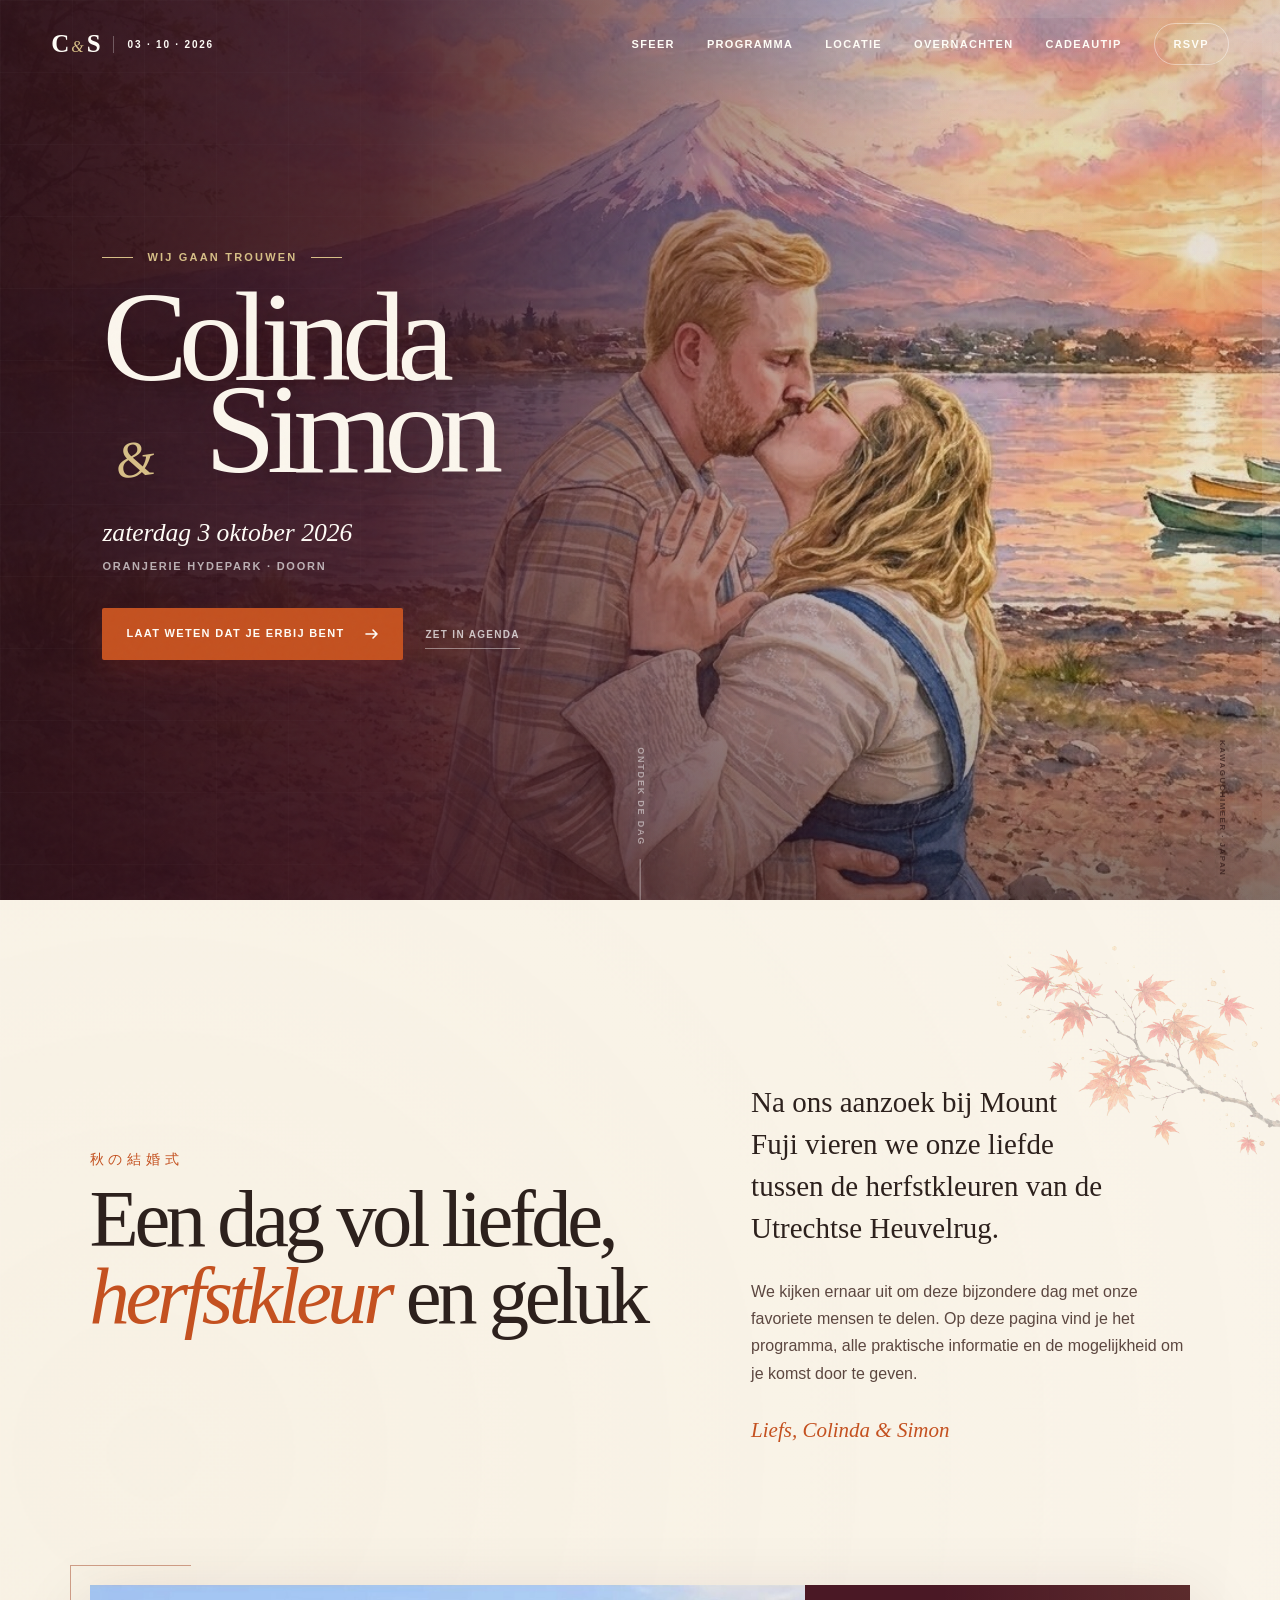
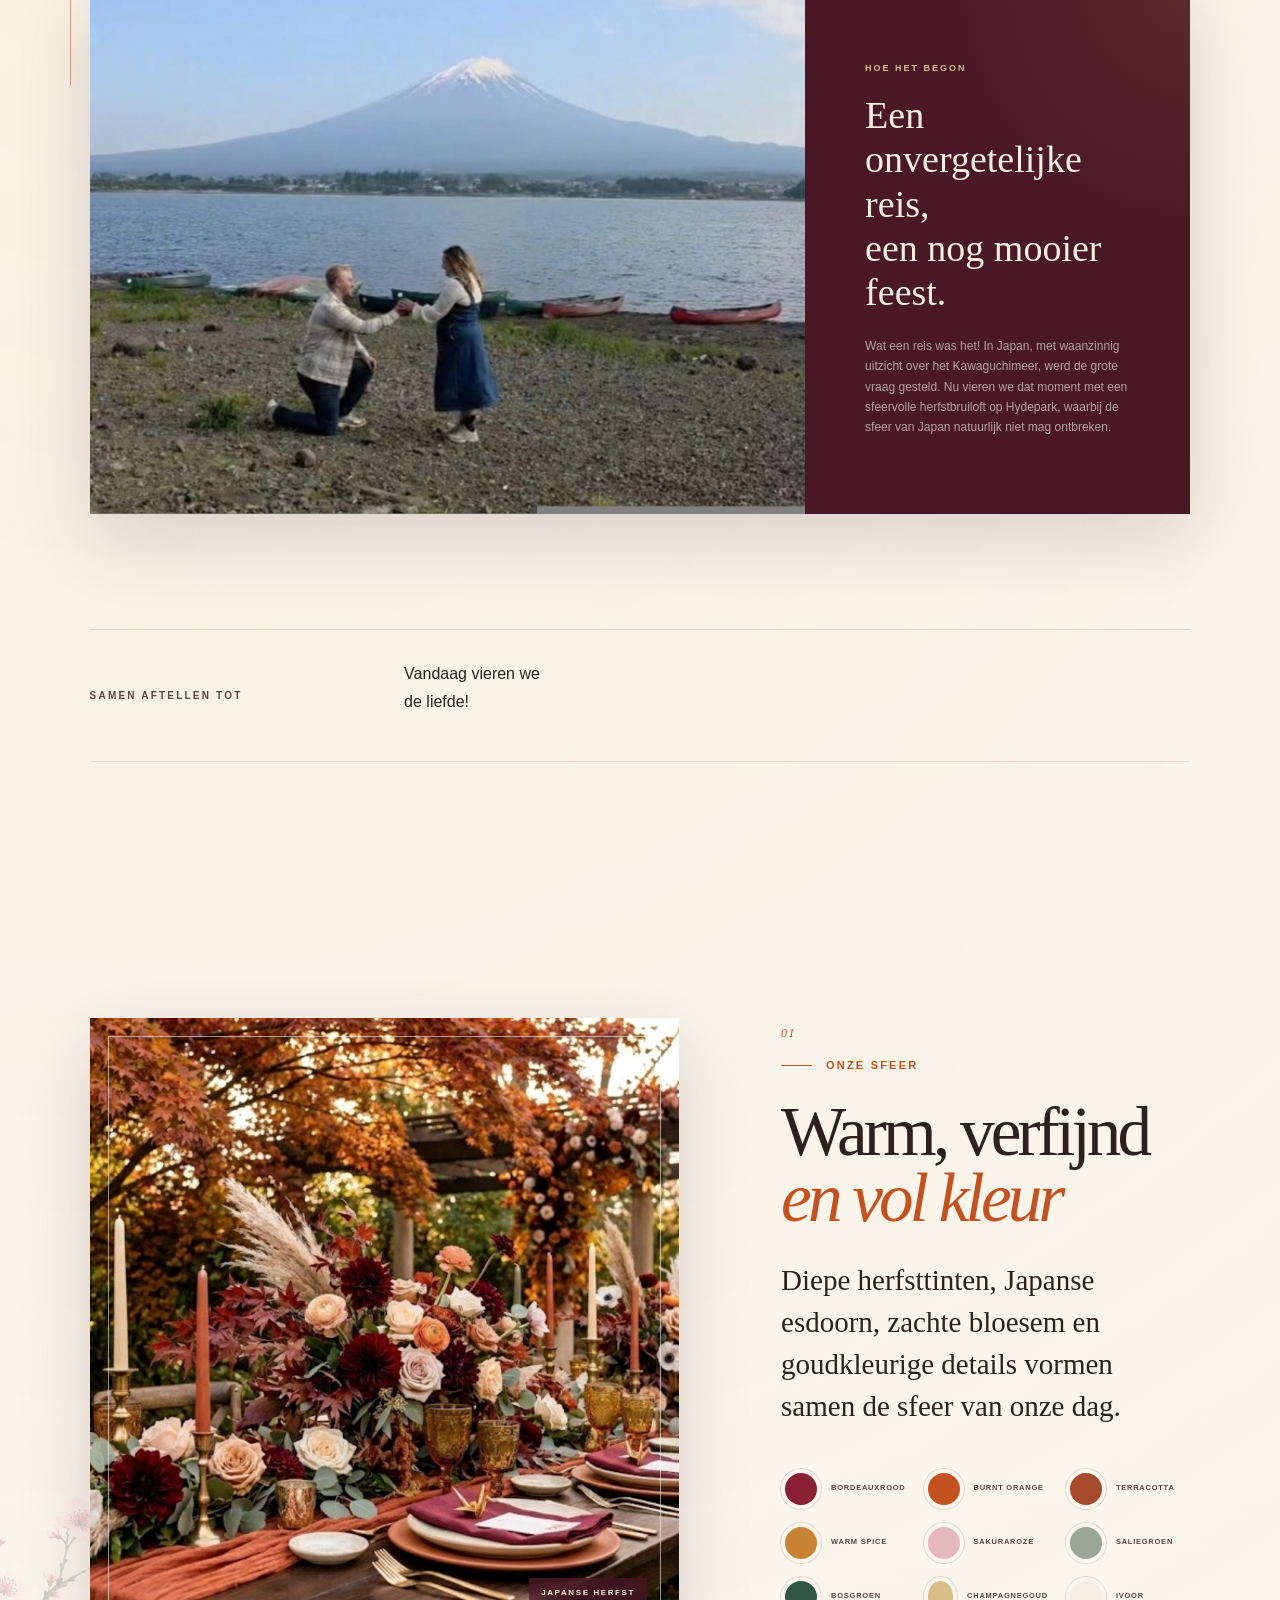
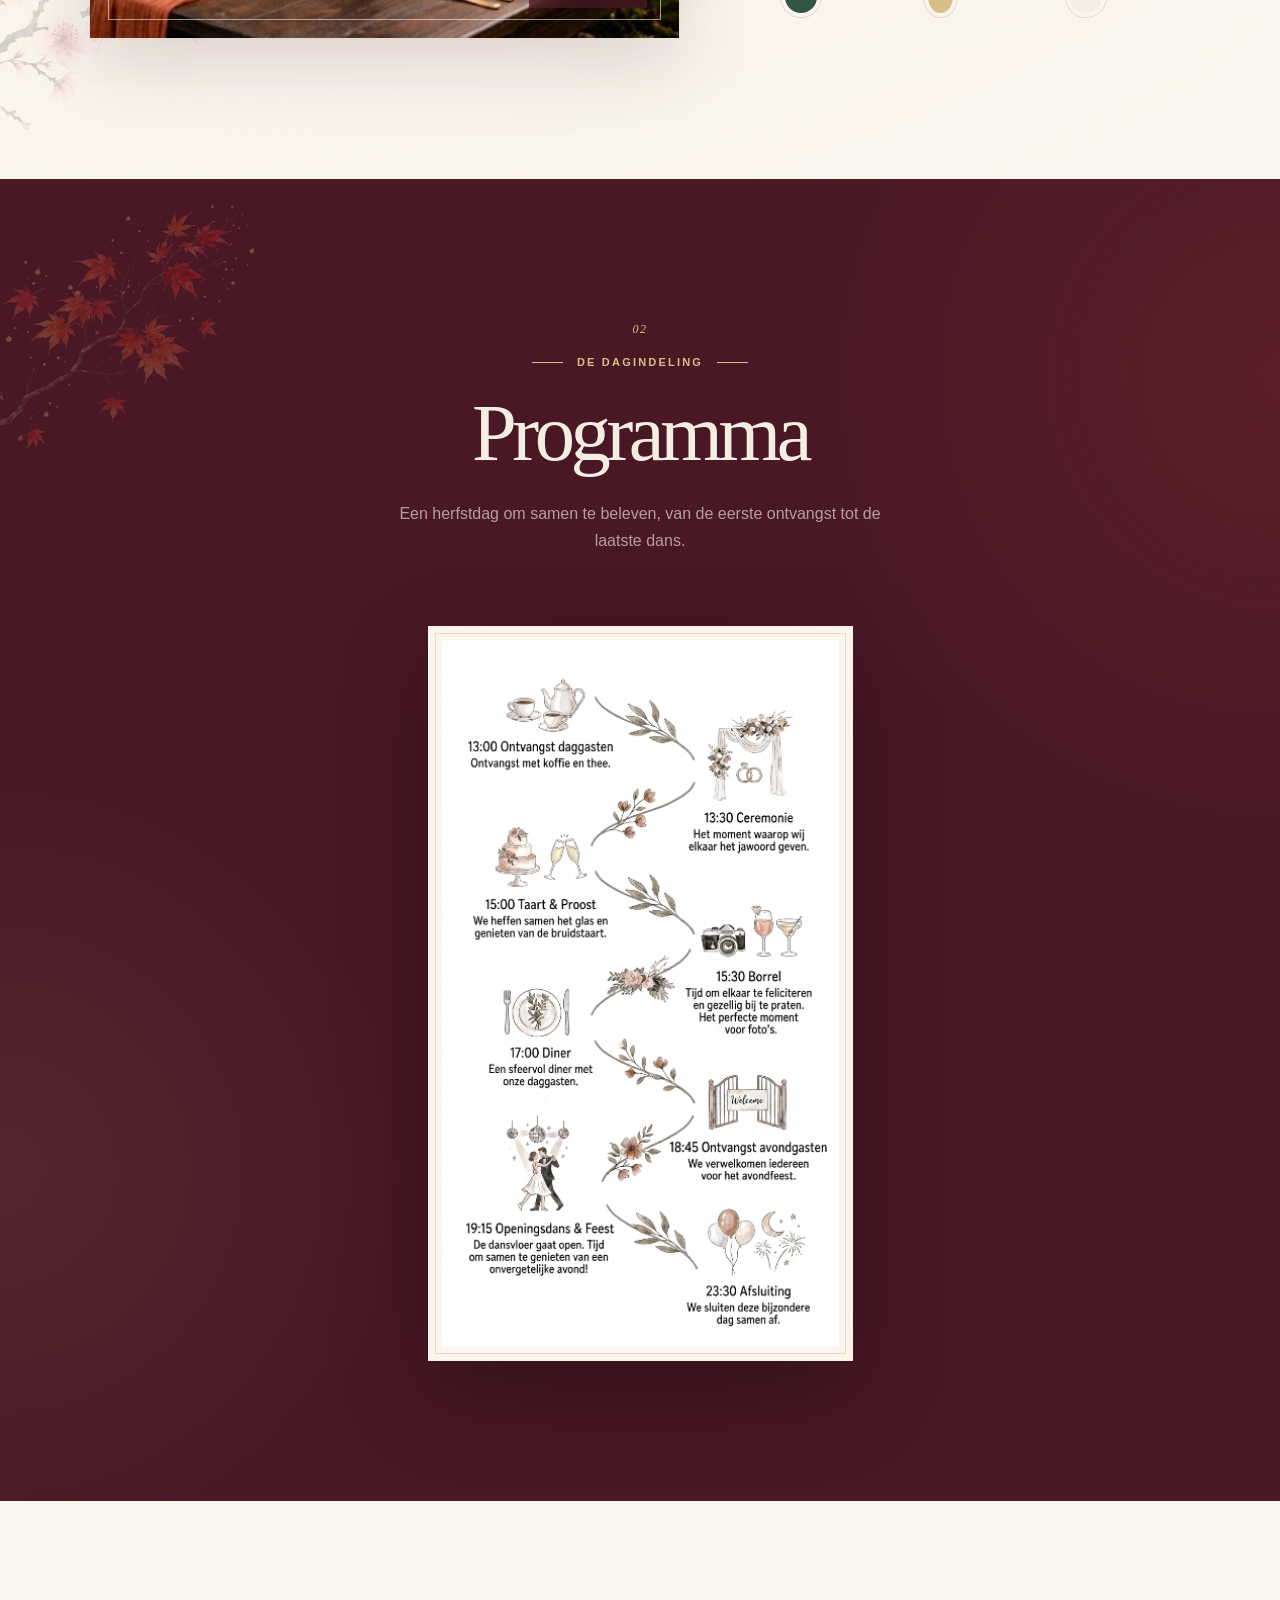
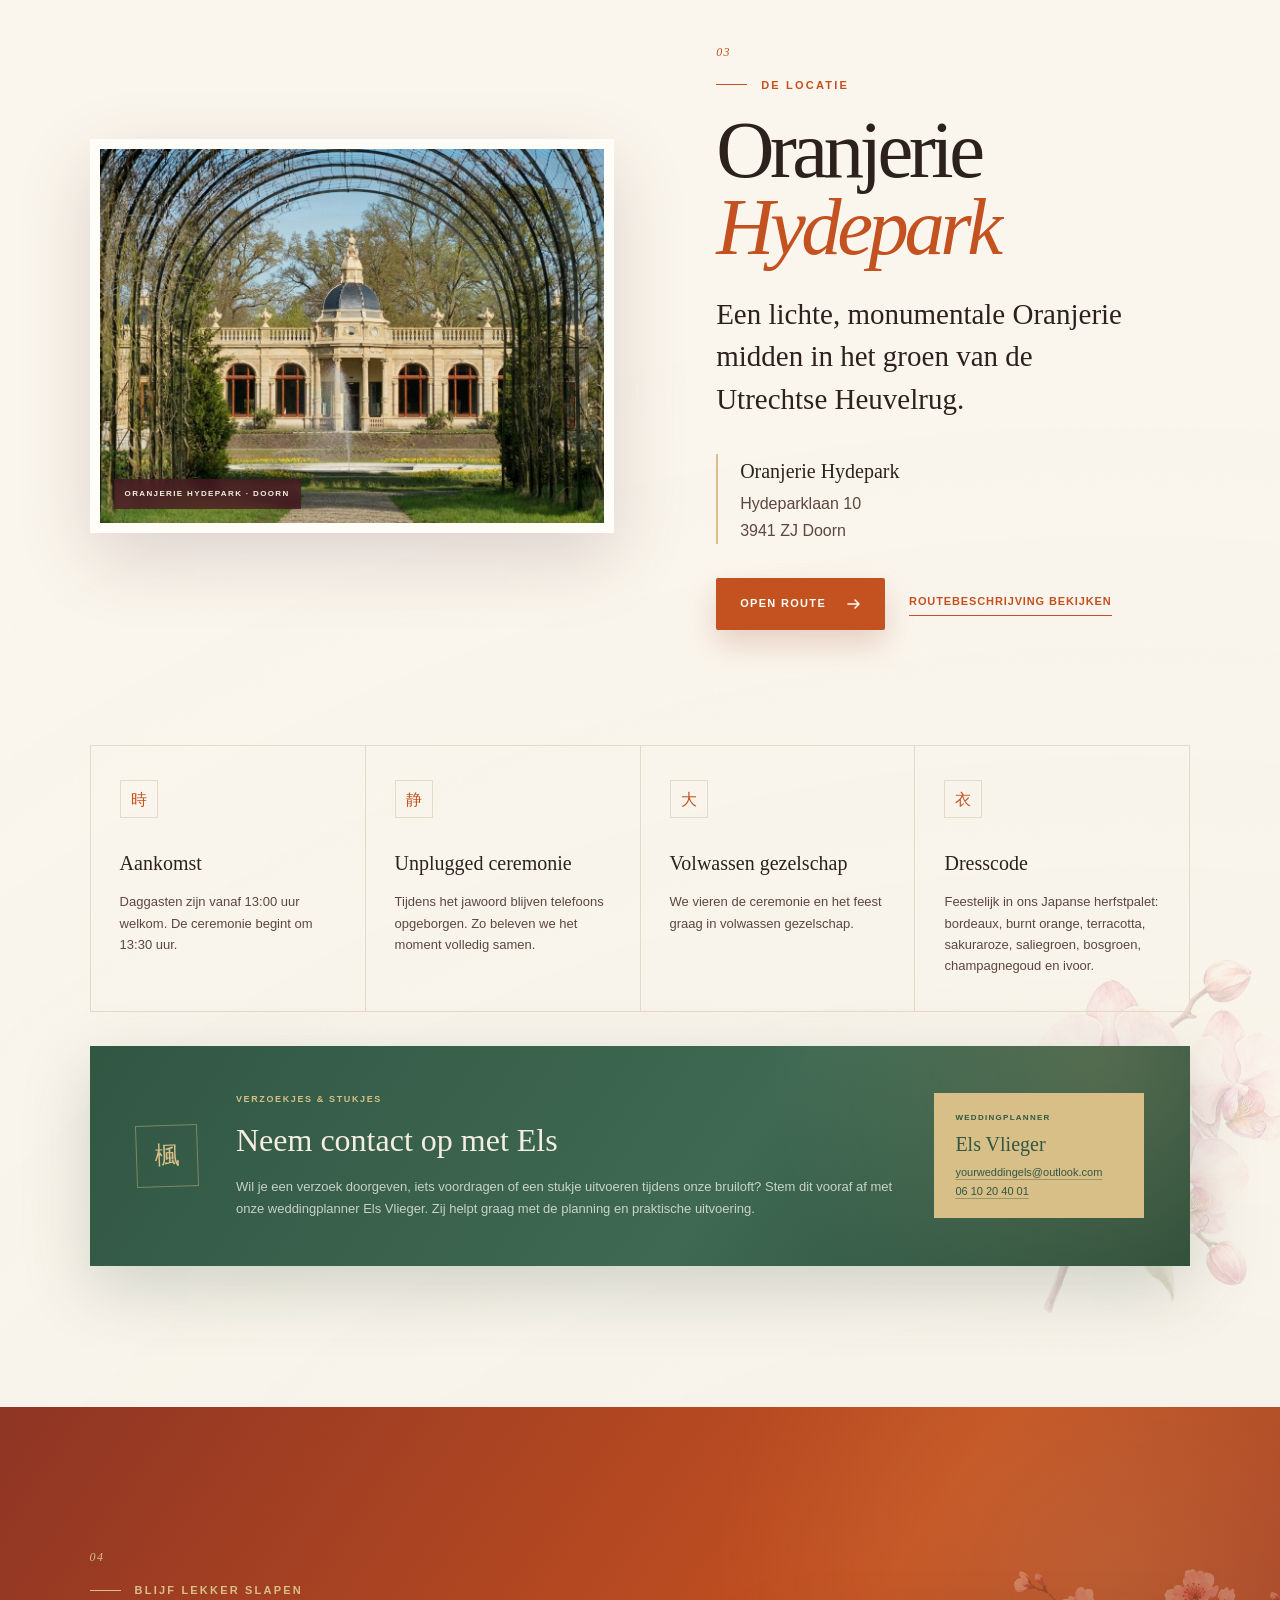
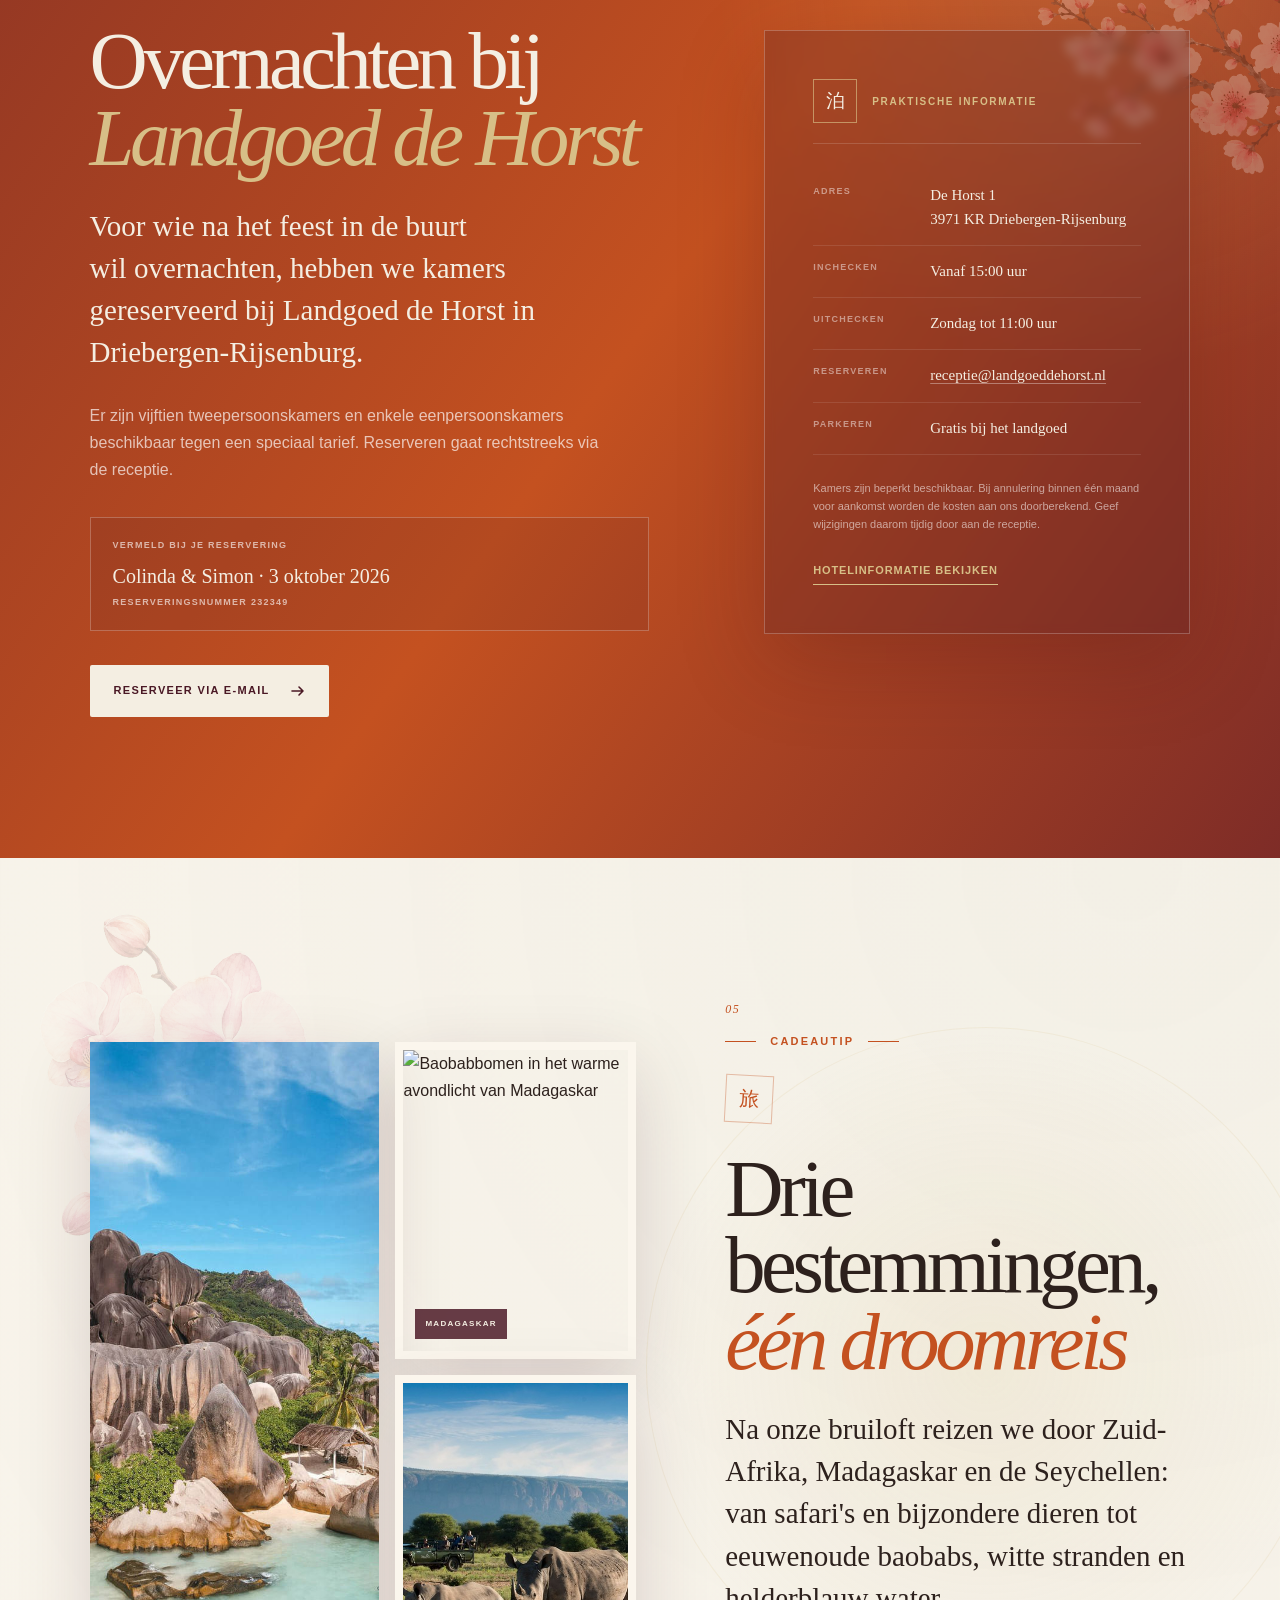
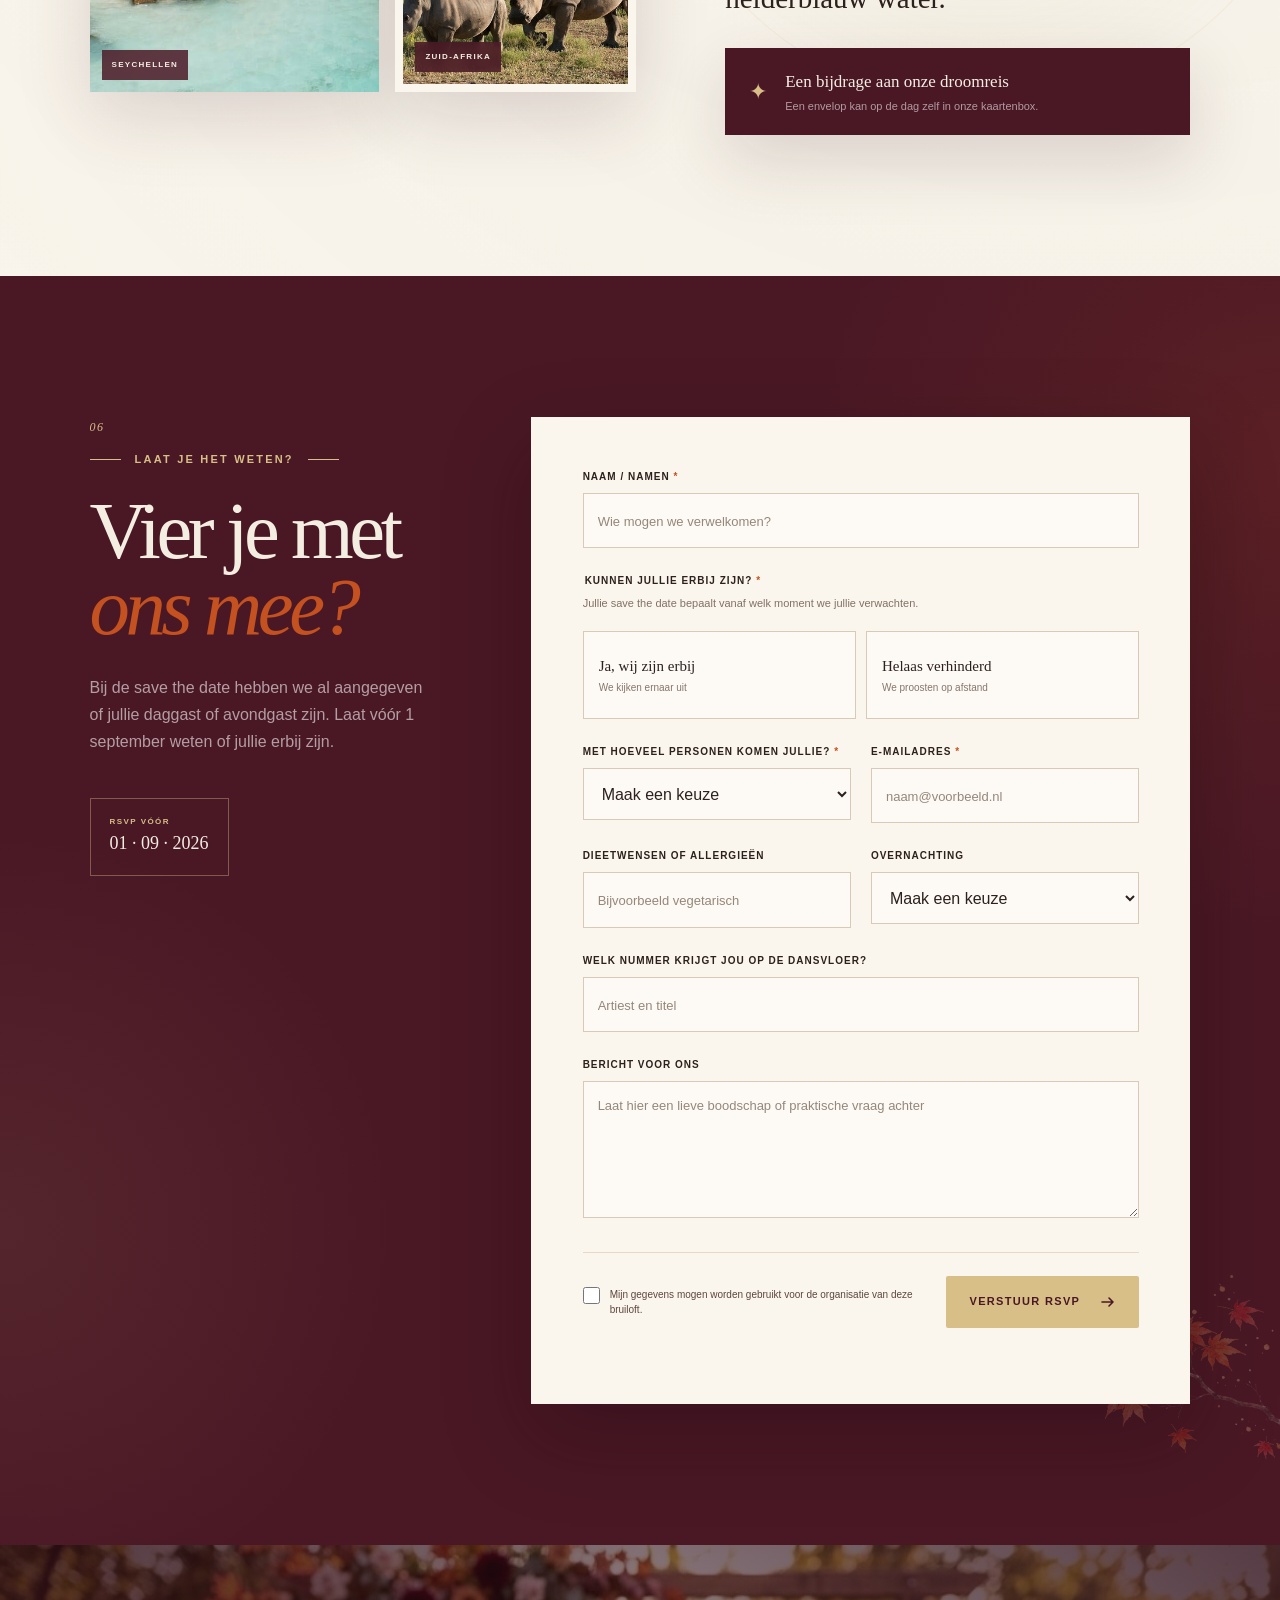
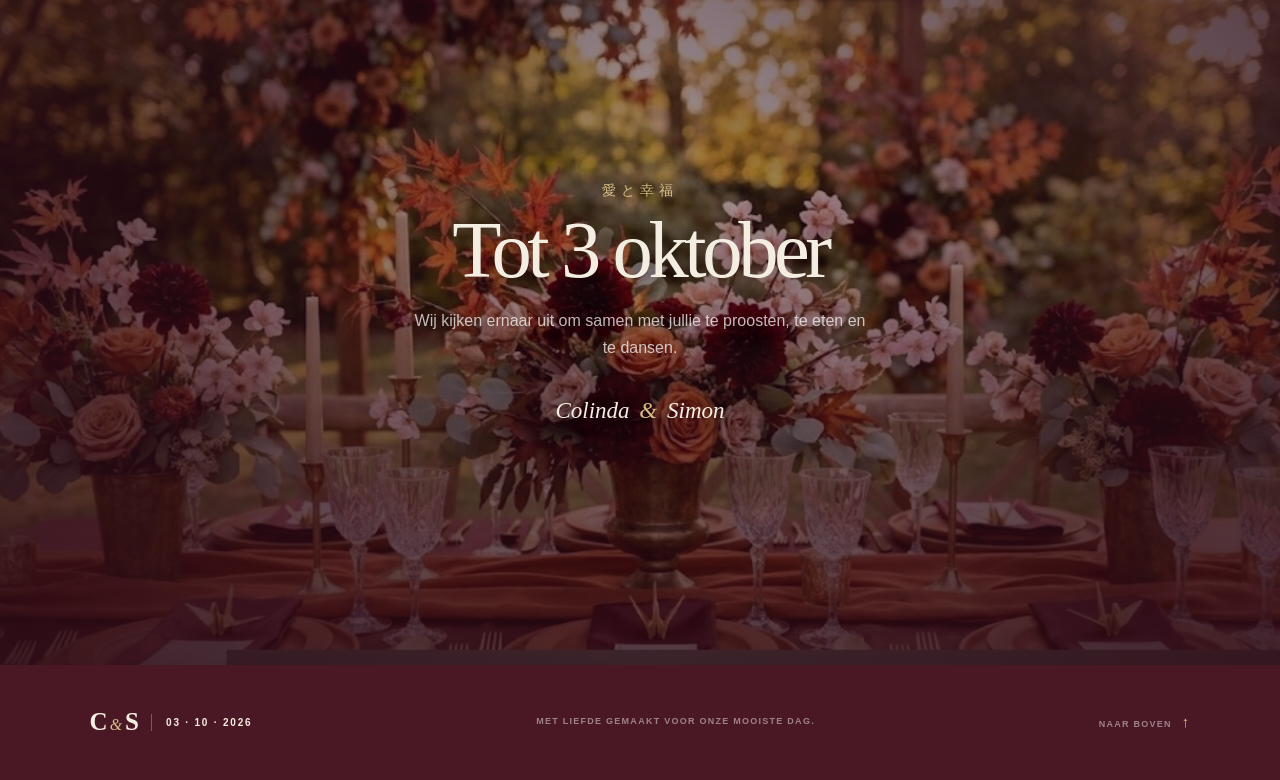
==== index.html @ 5f98f12c "Initial commit via Netlify [skip ci]" ====
<!DOCTYPE html>
<html lang="nl" data-rsvp-provider="preview">
  <head>
    <meta charset="UTF-8">
    <meta name="viewport" content="width=device-width, initial-scale=1.0">
    <meta name="theme-color" content="#4a1825">
    <meta
      name="description"
      content="Alle informatie over de bruiloft van Colinda en Simon op 3 oktober 2026 bij Oranjerie Hydepark in Doorn."
    >
    <meta property="og:title" content="Colinda &amp; Simon | 3 oktober 2026">
    <meta
      property="og:description"
      content="Vier onze Japanse herfstbruiloft met ons mee bij Oranjerie Hydepark."
    >
    <meta property="og:type" content="website">
    <meta property="og:image" content="assets/photos/proposal-watercolor.jpg">
    <meta name="twitter:card" content="summary_large_image">
    <title>Colinda &amp; Simon | 3 oktober 2026</title>
    <link rel="icon" href="favicon.svg" type="image/svg+xml">
    <link rel="preload" as="image" href="assets/photos/proposal-watercolor.jpg" fetchpriority="high">
    <script>document.documentElement.classList.add("js");</script>
    <link rel="stylesheet" href="styles.css">

    <script type="application/ld+json">
      {
        "@context": "https://schema.org",
        "@type": "WeddingEvent",
        "name": "De bruiloft van Colinda & Simon",
        "startDate": "2026-10-03T13:00:00+02:00",
        "endDate": "2026-10-03T23:30:00+02:00",
        "eventStatus": "https://schema.org/EventScheduled",
        "eventAttendanceMode": "https://schema.org/OfflineEventAttendanceMode",
        "location": {
          "@type": "Place",
          "name": "Oranjerie Hydepark",
          "address": {
            "@type": "PostalAddress",
            "streetAddress": "Hydeparklaan 10",
            "postalCode": "3941 ZJ",
            "addressLocality": "Doorn",
            "addressCountry": "NL"
          }
        }
      }
    </script>
  </head>

  <body>
    <a class="skip-link" href="#main-content">Ga naar de inhoud</a>

    <header class="site-header" id="top">
      <a class="brand" href="#top" aria-label="Colinda en Simon, terug naar boven">
        <span class="brand-mark" aria-hidden="true">C<span>&amp;</span>S</span>
        <span class="brand-date">03 · 10 · 2026</span>
      </a>

      <button
        class="menu-toggle"
        type="button"
        aria-expanded="false"
        aria-controls="primary-navigation"
        aria-label="Menu openen"
      >
        <span></span><span></span><span></span>
      </button>

      <nav class="primary-navigation" id="primary-navigation" aria-label="Hoofdnavigatie">
        <a href="#sfeer">Sfeer</a>
        <a href="#programma">Programma</a>
        <a href="#locatie">Locatie</a>
        <a href="#overnachten">Overnachten</a>
        <a href="#cadeautip">Cadeautip</a>
        <a class="nav-rsvp" href="#rsvp">RSVP</a>
      </nav>
    </header>

    <main id="main-content">
      <section class="hero" aria-labelledby="hero-title">
        <div class="hero-wash" aria-hidden="true"></div>
        <div class="hero-copy reveal">
          <p class="eyebrow"><span></span> Wij gaan trouwen <span></span></p>
          <h1 id="hero-title">
            <span>Colinda</span>
            <b>&amp;</b>
            <span>Simon</span>
          </h1>
          <p class="hero-date">zaterdag 3 oktober 2026</p>
          <p class="hero-location">Oranjerie Hydepark · Doorn</p>
          <div class="hero-actions">
            <a class="button button-primary" href="#rsvp">
              Laat weten dat je erbij bent
              <svg viewBox="0 0 20 20" aria-hidden="true">
                <path d="M4 10h11M11 6l4 4-4 4" />
              </svg>
            </a>
            <a class="hero-calendar" href="colinda-simon-3-oktober-2026.ics" download>Zet in agenda</a>
          </div>
        </div>

        <div class="hero-photo">
          <img
            src="assets/photos/proposal-watercolor.jpg"
            width="1376"
            height="768"
            alt="Colinda en Simon kussen aan het Kawaguchimeer met Mount Fuji op de achtergrond"
            fetchpriority="high"
            decoding="async"
          >
          <span class="hero-photo-caption">Kawaguchimeer · Japan</span>
        </div>

        <a class="scroll-cue" href="#welkom" aria-label="Scroll naar beneden">
          <span>Ontdek de dag</span>
          <i></i>
        </a>
      </section>

      <section class="welcome section" id="welkom">
        <div class="maple-print maple-print-maple maple-print-welcome" aria-hidden="true"></div>
        <div class="welcome-grid">
          <div class="welcome-heading reveal">
            <p class="jp-detail" aria-hidden="true">秋の結婚式</p>
            <h2>Een dag vol liefde,<br><em>herfstkleur</em> en geluk</h2>
          </div>
          <div class="welcome-copy reveal">
            <p class="lead">
              Na ons aanzoek bij Mount Fuji vieren we onze liefde tussen de herfstkleuren van de Utrechtse Heuvelrug.
            </p>
            <p>
              We kijken ernaar uit om deze bijzondere dag met onze favoriete mensen te delen. Op deze pagina vind je het programma, alle praktische informatie en de mogelijkheid om je komst door te geven.
            </p>
            <p class="signature">Liefs, Colinda &amp; Simon</p>
          </div>
        </div>

        <figure class="proposal-memory reveal">
          <div class="proposal-memory-photo">
            <img
              src="assets/photos/proposal-original.jpg"
              width="1536"
              height="1137"
              alt="Het echte aanzoek van Simon aan Colinda bij Mount Fuji"
              loading="lazy"
              decoding="async"
            >
          </div>
          <figcaption>
            <span>Hoe het begon</span>
            <strong>Een onvergetelijke reis,<br>een nog mooier feest.</strong>
            <p>Wat een reis was het! In Japan, met waanzinnig uitzicht over het Kawaguchimeer, werd de grote vraag gesteld. Nu vieren we dat moment met een sfeervolle herfstbruiloft op Hydepark, waarbij de sfeer van Japan natuurlijk niet mag ontbreken.</p>
          </figcaption>
        </figure>

        <div class="countdown-wrap reveal" role="group" aria-label="Aftellen tot de bruiloft">
          <p class="countdown-label">Samen aftellen tot</p>
          <div class="countdown" id="countdown" aria-live="polite">
            <div><strong id="days">00</strong><span>dagen</span></div>
            <i></i>
            <div><strong id="hours">00</strong><span>uur</span></div>
            <i></i>
            <div><strong id="minutes">00</strong><span>minuten</span></div>
            <i></i>
            <div><strong id="seconds">00</strong><span>seconden</span></div>
          </div>
        </div>
      </section>

      <section class="mood section" id="sfeer" aria-labelledby="mood-title">
        <div class="maple-print maple-print-sakura maple-print-mood" aria-hidden="true"></div>
        <div class="mood-photo reveal">
          <img
            src="assets/photos/autumn-table-long.jpg"
            width="1536"
            height="858"
            alt="Tafeldecoratie in bordeaux, burnt orange, terracotta, sakuraroze, groen en champagnegoud"
            loading="lazy"
            decoding="async"
          >
          <span class="photo-label">Japanse herfst</span>
        </div>

        <div class="mood-copy reveal">
          <p class="section-number">01</p>
          <p class="eyebrow"><span></span> Onze sfeer</p>
          <h2 id="mood-title">Warm, verfijnd<br><em>en vol kleur</em></h2>
          <p class="lead">
            Diepe herfsttinten, Japanse esdoorn, zachte bloesem en goudkleurige details vormen samen de sfeer van onze dag.
          </p>

          <ul class="palette" aria-label="Kleurenpalet van de bruiloft">
            <li><i class="swatch swatch-bordeaux"></i><span>Bordeauxrood</span></li>
            <li><i class="swatch swatch-burnt-orange"></i><span>Burnt orange</span></li>
            <li><i class="swatch swatch-terracotta"></i><span>Terracotta</span></li>
            <li><i class="swatch swatch-spice"></i><span>Warm spice</span></li>
            <li><i class="swatch swatch-sakura"></i><span>Sakuraroze</span></li>
            <li><i class="swatch swatch-sage"></i><span>Saliegroen</span></li>
            <li><i class="swatch swatch-forest"></i><span>Bosgroen</span></li>
            <li><i class="swatch swatch-gold"></i><span>Champagnegoud</span></li>
            <li><i class="swatch swatch-ivory"></i><span>Ivoor</span></li>
          </ul>
        </div>
      </section>

      <section class="program section section-dark" id="programma" aria-labelledby="program-title">
        <div class="maple-print maple-print-maple maple-print-program maple-print-on-dark" aria-hidden="true"></div>
        <div class="section-heading centered reveal">
          <p class="section-number">02</p>
          <p class="eyebrow light"><span></span> De dagindeling <span></span></p>
          <h2 id="program-title">Programma</h2>
          <p>Een herfstdag om samen te beleven, van de eerste ontvangst tot de laatste dans.</p>
        </div>

        <figure class="program-poster reveal">
          <img
            src="assets/photos/dagplanning-colinda-simon.png"
            width="393"
            height="699"
            alt="Geïllustreerde dagplanning van de bruiloft van Colinda en Simon"
            loading="lazy"
            decoding="async"
          >
        </figure>

        <ol class="timeline visually-hidden" aria-label="Dagplanning in tekst">
          <li class="timeline-item reveal">
            <time datetime="2026-10-03T13:00">13:00</time>
            <div class="timeline-marker"><span aria-hidden="true">門</span></div>
            <div class="timeline-card">
              <p class="timeline-meta">Welkom</p>
              <h3>Inloop daggasten</h3>
              <p>Ontvangst met koffie en thee.</p>
            </div>
          </li>
          <li class="timeline-item reveal">
            <time datetime="2026-10-03T13:30">13:30</time>
            <div class="timeline-marker"><span aria-hidden="true">誓</span></div>
            <div class="timeline-card">
              <p class="timeline-meta">Het jawoord</p>
              <h3>Ceremonie</h3>
              <p>Het moment waarop wij elkaar het jawoord geven.</p>
            </div>
          </li>
          <li class="timeline-item reveal">
            <time datetime="2026-10-03T15:00">15:00</time>
            <div class="timeline-marker"><span aria-hidden="true">乾</span></div>
            <div class="timeline-card">
              <p class="timeline-meta">Samen proosten</p>
              <h3>Taart &amp; Proost</h3>
              <p>We heffen samen het glas en genieten van de bruidstaart.</p>
            </div>
          </li>
          <li class="timeline-item reveal">
            <time datetime="2026-10-03T15:30">15:30</time>
            <div class="timeline-marker"><span aria-hidden="true">写</span></div>
            <div class="timeline-card">
              <p class="timeline-meta">Samen</p>
              <h3>Borrel</h3>
              <p>Tijd om elkaar te feliciteren en gezellig bij te praten. Tevens ook het perfecte moment voor foto’s.</p>
            </div>
          </li>
          <li class="timeline-item reveal">
            <time datetime="2026-10-03T17:00">17:00</time>
            <div class="timeline-marker"><span aria-hidden="true">食</span></div>
            <div class="timeline-card">
              <p class="timeline-meta">Aan tafel</p>
              <h3>Diner</h3>
              <p>Een sfeervol diner met onze daggasten.</p>
            </div>
          </li>
          <li class="timeline-item reveal">
            <time datetime="2026-10-03T18:45">18:45</time>
            <div class="timeline-marker"><span aria-hidden="true">迎</span></div>
            <div class="timeline-card">
              <p class="timeline-meta">Avond</p>
              <h3>Ontvangst avondgasten</h3>
              <p>We verwelkomen iedereen voor het avondfeest.</p>
            </div>
          </li>
          <li class="timeline-item reveal">
            <time datetime="2026-10-03T19:15">19:15</time>
            <div class="timeline-marker"><span aria-hidden="true">舞</span></div>
            <div class="timeline-card">
              <p class="timeline-meta">Dansen</p>
              <h3>Openingsdans &amp; Feest</h3>
              <p>De dansvloer gaat open. Tijd om samen te genieten van een onvergetelijke avond!</p>
            </div>
          </li>
          <li class="timeline-item reveal">
            <time datetime="2026-10-03T23:30">23:30</time>
            <div class="timeline-marker"><span aria-hidden="true">月</span></div>
            <div class="timeline-card">
              <p class="timeline-meta">Tot ziens</p>
              <h3>Afsluiting</h3>
              <p>We sluiten deze bijzondere dag samen af.</p>
            </div>
          </li>
        </ol>
      </section>

      <section class="location section" id="locatie" aria-labelledby="location-title">
        <div class="maple-print maple-print-orchid maple-print-location" aria-hidden="true"></div>
        <div class="location-grid">
          <figure class="venue-collage reveal">
            <img class="venue-feature-photo" src="assets/photos/venue-arched-approach.jpg" width="1280" height="764" alt="De Oranjerie aan het einde van een begroeide boogentunnel" loading="lazy" decoding="async">
            <figcaption class="venue-caption">Oranjerie Hydepark · Doorn</figcaption>
          </figure>

          <div class="location-copy reveal">
            <p class="section-number">03</p>
            <p class="eyebrow"><span></span> De locatie</p>
            <h2 id="location-title">Oranjerie<br><em>Hydepark</em></h2>
            <p class="lead">
              Een lichte, monumentale Oranjerie midden in het groen van de Utrechtse Heuvelrug.
            </p>

            <address>
              <strong>Oranjerie Hydepark</strong>
              <span>Hydeparklaan 10</span>
              <span>3941 ZJ Doorn</span>
            </address>

            <div class="location-actions">
              <a
                class="button button-primary"
                href="https://www.google.com/maps/search/?api=1&amp;query=Oranjerie+Hydepark+Hydeparklaan+10+Doorn"
                target="_blank"
                rel="noopener noreferrer"
              >
                Open route
                <svg viewBox="0 0 20 20" aria-hidden="true"><path d="M4 10h11M11 6l4 4-4 4" /></svg>
              </a>
              <a class="text-link" href="https://oranjeriehydepark.nl/contact/routebeschrijving.html" target="_blank" rel="noopener noreferrer">
                Routebeschrijving bekijken
              </a>
            </div>
          </div>
        </div>

        <div class="practical-grid">
          <article class="practical-card reveal">
            <span class="card-icon" aria-hidden="true">時</span>
            <h3>Aankomst</h3>
            <p>Dag­gasten zijn vanaf 13:00 uur welkom. De ceremonie begint om 13:30 uur.</p>
          </article>
          <article class="practical-card reveal">
            <span class="card-icon" aria-hidden="true">静</span>
            <h3>Unplugged ceremonie</h3>
            <p>Tijdens het jawoord blijven telefoons opgeborgen. Zo beleven we het moment volledig samen.</p>
          </article>
          <article class="practical-card reveal">
            <span class="card-icon" aria-hidden="true">大</span>
            <h3>Volwassen gezelschap</h3>
            <p>We vieren de ceremonie en het feest graag in volwassen gezelschap.</p>
          </article>
          <article class="practical-card reveal">
            <span class="card-icon" aria-hidden="true">衣</span>
            <h3>Dresscode</h3>
            <p>Feestelijk in ons Japanse herfstpalet: bordeaux, burnt orange, terracotta, sakuraroze, saliegroen, bosgroen, champagnegoud en ivoor.</p>
          </article>
        </div>

        <aside class="planner-note reveal" aria-labelledby="planner-title">
          <span class="planner-symbol" aria-hidden="true">楓</span>
          <div class="planner-copy">
            <p class="planner-label">Verzoekjes &amp; stukjes</p>
            <h3 id="planner-title">Neem contact op met Els</h3>
            <p>Wil je een verzoek doorgeven, iets voordragen of een stukje uitvoeren tijdens onze bruiloft? Stem dit vooraf af met onze weddingplanner Els Vlieger. Zij helpt graag met de planning en praktische uitvoering.</p>
          </div>
          <div class="planner-contact">
            <span>Weddingplanner</span>
            <strong>Els Vlieger</strong>
            <a href="mailto:yourweddingels@outlook.com?subject=Verzoek%20of%20stukje%20voor%20de%20bruiloft%20van%20Colinda%20%26%20Simon">yourweddingels@outlook.com</a>
            <a href="tel:+31610204001">06&nbsp;10&nbsp;20&nbsp;40&nbsp;01</a>
          </div>
        </aside>
      </section>

      <section class="stay section section-rust" id="overnachten" aria-labelledby="stay-title">
        <div class="maple-print maple-print-sakura maple-print-stay maple-print-on-dark" aria-hidden="true"></div>
        <div class="stay-inner">
          <div class="stay-copy reveal">
            <p class="section-number">04</p>
            <p class="eyebrow light"><span></span> Blijf lekker slapen</p>
            <h2 id="stay-title">Overnachten bij<br><em>Landgoed de Horst</em></h2>
            <p class="lead">
              Voor wie na het feest in de buurt wil overnachten, hebben we kamers gereserveerd bij Landgoed de Horst in Driebergen-Rijsenburg.
            </p>
            <p>
              Er zijn vijftien tweepersoonskamers en enkele eenpersoonskamers beschikbaar tegen een speciaal tarief. Reserveren gaat rechtstreeks via de receptie.
            </p>

            <div class="booking-code">
              <span>Vermeld bij je reservering</span>
              <strong>Colinda &amp; Simon · 3 oktober 2026</strong>
              <small>Reserveringsnummer 232349</small>
            </div>

            <a class="button button-cream" href="mailto:receptie@landgoeddehorst.nl?subject=Kamerreservering%20Colinda%20%26%20Simon%20-%203%20oktober%202026&amp;body=Beste%20receptie%2C%0A%0AIk%20wil%20graag%20een%20kamer%20reserveren%20voor%20de%20bruiloft%20van%20Colinda%20%26%20Simon%20op%203%20oktober%202026.%0AReserveringsnummer%3A%20232349.%0A%0AMet%20vriendelijke%20groet%2C%0A">
              Reserveer via e-mail
              <svg viewBox="0 0 20 20" aria-hidden="true"><path d="M4 10h11M11 6l4 4-4 4" /></svg>
            </a>
          </div>

          <div class="stay-card reveal">
            <div class="stay-card-top">
              <span aria-hidden="true">泊</span>
              <p>Praktische informatie</p>
            </div>
            <dl>
              <div>
                <dt>Adres</dt>
                <dd>De Horst 1<br>3971 KR Driebergen-Rijsenburg</dd>
              </div>
              <div>
                <dt>Inchecken</dt>
                <dd>Vanaf 15:00 uur</dd>
              </div>
              <div>
                <dt>Uitchecken</dt>
                <dd>Zondag tot 11:00 uur</dd>
              </div>
              <div>
                <dt>Reserveren</dt>
                <dd><a href="mailto:receptie@landgoeddehorst.nl">receptie@landgoeddehorst.nl</a></dd>
              </div>
              <div>
                <dt>Parkeren</dt>
                <dd>Gratis bij het landgoed</dd>
              </div>
            </dl>
            <p class="stay-note">
              Kamers zijn beperkt beschikbaar. Bij annulering binnen één maand voor aankomst worden de kosten aan ons doorberekend. Geef wijzigingen daarom tijdig door aan de receptie.
            </p>
            <a
              class="text-link light-link"
              href="https://www.landgoeddehorst.nl/hotelinformatie"
              target="_blank"
              rel="noopener noreferrer"
            >Hotelinformatie bekijken</a>
          </div>
        </div>
      </section>

      <section class="gift section" id="cadeautip" aria-labelledby="gift-title">
        <div class="maple-print maple-print-orchid maple-print-gift" aria-hidden="true"></div>
        <div class="gift-sun" aria-hidden="true"></div>
        <div class="gift-layout">
          <div class="gift-visual reveal" role="group" aria-label="Sfeerbeelden van onze geplande huwelijksreis door Zuid-Afrika, Madagaskar en de Seychellen">
            <figure class="gift-photo gift-photo-main">
              <img src="assets/photos/seychelles-granite-coast.png" width="960" height="1080" alt="Granietrotsen, palmen en helderblauw water op de Seychellen" loading="lazy" decoding="async">
              <figcaption class="gift-photo-label">Seychellen</figcaption>
            </figure>
            <figure class="gift-photo gift-photo-madagascar">
              <img src="assets/photos/madagascar-baobabs.png" width="1920" height="1531" alt="Baobabbomen in het warme avondlicht van Madagaskar" loading="lazy" decoding="async">
              <figcaption class="gift-photo-label">Madagaskar</figcaption>
            </figure>
            <figure class="gift-photo gift-photo-south-africa">
              <img src="assets/photos/south-africa-safari.png" width="745" height="515" alt="Neushoorns tijdens een safari in Zuid-Afrika" loading="lazy" decoding="async">
              <figcaption class="gift-photo-label">Zuid-Afrika</figcaption>
            </figure>
          </div>

          <div class="gift-copy reveal">
            <p class="section-number">05</p>
            <p class="eyebrow"><span></span> Cadeautip <span></span></p>
            <span class="gift-symbol" aria-hidden="true">旅</span>
            <h2 id="gift-title">Drie bestemmingen,<br><em>één droomreis</em></h2>
            <p class="lead">
              Na onze bruiloft reizen we door Zuid-Afrika, Madagaskar en de Seychellen: van safari's en bijzondere dieren tot eeuwenoude baobabs, witte stranden en helderblauw water.
            </p>
            <div class="gift-card" role="group" aria-label="Cadeautip voor onze huwelijksreis door Zuid-Afrika, Madagaskar en de Seychellen">
              <span aria-hidden="true">✦</span>
              <div>
                <strong>Een bijdrage aan onze droomreis</strong>
                <small>Een envelop kan op de dag zelf in onze kaartenbox.</small>
              </div>
            </div>
          </div>
        </div>
      </section>

      <section class="rsvp section section-dark" id="rsvp" aria-labelledby="rsvp-title">
        <div class="maple-print maple-print-maple maple-print-rsvp maple-print-on-dark" aria-hidden="true"></div>
        <div class="rsvp-intro reveal">
          <p class="section-number">06</p>
          <p class="eyebrow light"><span></span> Laat je het weten? <span></span></p>
          <h2 id="rsvp-title">Vier je met<br><em>ons mee?</em></h2>
          <p>
            Bij de save the date hebben we al aangegeven of jullie daggast of avondgast zijn. Laat vóór 1 september weten of jullie erbij zijn.
          </p>
          <div class="rsvp-date-badge">
            <span>RSVP vóór</span>
            <strong>01 · 09 · 2026</strong>
          </div>
        </div>

        <div class="rsvp-form-wrap reveal">
          <form
            class="rsvp-form"
            id="rsvp-form"
            name="bruiloft-rsvp"
            method="POST"
            action="/bedankt.html"
            data-netlify="true"
            netlify-honeypot="company"
          >
            <input type="hidden" name="form-name" value="bruiloft-rsvp">
            <p class="honeypot" aria-hidden="true">
              <label>Bedrijf <input type="text" name="company" tabindex="-1" autocomplete="off"></label>
            </p>

            <div class="form-field full">
              <label for="names">Naam / namen <span>*</span></label>
              <input id="names" name="namen" type="text" autocomplete="name" required placeholder="Wie mogen we verwelkomen?">
            </div>

            <fieldset class="form-field full attendance-field">
              <legend>Kunnen jullie erbij zijn? <span>*</span></legend>
              <p class="attendance-note">Jullie save the date bepaalt vanaf welk moment we jullie verwachten.</p>
              <div class="choice-grid choice-grid-two">
                <label>
                  <input type="radio" name="aanwezigheid" value="Ja, wij zijn erbij" required>
                  <span><b>Ja, wij zijn erbij</b><small>We kijken ernaar uit</small></span>
                </label>
                <label>
                  <input type="radio" name="aanwezigheid" value="Helaas verhinderd" required>
                  <span><b>Helaas verhinderd</b><small>We proosten op afstand</small></span>
                </label>
              </div>
            </fieldset>

            <div class="form-field attendee-only">
              <label for="guest-count">Met hoeveel personen komen jullie? <span>*</span></label>
              <select id="guest-count" name="aantal_gasten" required>
                <option value="">Maak een keuze</option>
                <option value="1">1 gast</option>
                <option value="2">2 gasten</option>
                <option value="3">3 gasten</option>
                <option value="4">4 gasten</option>
              </select>
            </div>

            <div class="form-field email-field">
              <label for="email">E-mailadres <span>*</span></label>
              <input id="email" name="email" type="email" autocomplete="email" required placeholder="naam@voorbeeld.nl">
            </div>

            <div class="form-field attendee-only">
              <label for="diet">Dieetwensen of allergieën</label>
              <input id="diet" name="dieetwensen" type="text" placeholder="Bijvoorbeeld vegetarisch">
            </div>

            <div class="form-field attendee-only">
              <label for="stay-choice">Overnachting</label>
              <select id="stay-choice" name="overnachting">
                <option value="">Maak een keuze</option>
                <option value="Wij reserveren bij De Horst">Wij reserveren bij De Horst</option>
                <option value="Wij regelen zelf iets">Wij regelen zelf iets</option>
                <option value="Wij blijven thuis slapen">Wij blijven thuis slapen</option>
              </select>
            </div>

            <div class="form-field full attendee-only">
              <label for="song">Welk nummer krijgt jou op de dansvloer?</label>
              <input id="song" name="muziektip" type="text" placeholder="Artiest en titel">
            </div>

            <div class="form-field full">
              <label for="message">Bericht voor ons</label>
              <textarea id="message" name="bericht" rows="4" placeholder="Laat hier een lieve boodschap of praktische vraag achter"></textarea>
            </div>

            <div class="form-footer full">
              <label class="privacy-check">
                <input type="checkbox" name="privacy_akkoord" required>
                <span>Mijn gegevens mogen worden gebruikt voor de organisatie van deze bruiloft.</span>
              </label>
              <button class="button button-accent" type="submit">
                Verstuur RSVP
                <svg viewBox="0 0 20 20" aria-hidden="true"><path d="M4 10h11M11 6l4 4-4 4" /></svg>
              </button>
            </div>
            <p class="form-status full" id="form-status" role="status" aria-live="polite"></p>
          </form>
        </div>
      </section>

      <section class="closing section" aria-label="Afsluiting">
        <div class="closing-art" aria-hidden="true">
          <img src="assets/photos/autumn-table-front.jpg" width="1536" height="752" alt="" loading="lazy" decoding="async">
        </div>
        <div class="closing-copy reveal">
          <p class="jp-detail" aria-hidden="true">愛と幸福</p>
          <h2>Tot 3 oktober</h2>
          <p>Wij kijken ernaar uit om samen met jullie te proosten, te eten en te dansen.</p>
          <span class="closing-signature">Colinda <b>&amp;</b> Simon</span>
        </div>
      </section>
    </main>

    <footer class="site-footer">
      <a class="brand footer-brand" href="#top" aria-label="Terug naar boven">
        <span class="brand-mark" aria-hidden="true">C<span>&amp;</span>S</span>
        <span class="brand-date">03 · 10 · 2026</span>
      </a>
      <p>Met liefde gemaakt voor onze mooiste dag.</p>
      <a class="back-to-top" href="#top">Naar boven <span aria-hidden="true">↑</span></a>
    </footer>

    <dialog class="rsvp-dialog" id="rsvp-dialog" aria-labelledby="dialog-title">
      <button class="dialog-close" type="button" aria-label="Venster sluiten">×</button>
      <span class="dialog-symbol" aria-hidden="true">祝</span>
      <h2 id="dialog-title">Dankjewel!</h2>
      <p id="dialog-message">Jullie antwoord is ontvangen. We kijken ernaar uit om samen te vieren.</p>
      <div class="dialog-actions" id="dialog-actions" hidden>
        <button class="button button-primary" id="copy-rsvp" type="button">Kopieer RSVP</button>
        <button class="text-link button-link" id="download-rsvp" type="button">Download als tekst</button>
      </div>
    </dialog>

    <script src="site-config.js"></script>
    <script src="script.js" defer></script>
  </body>
</html>
---- styles.css ----
/*
  Colinda & Simon · 3 oktober 2026
  Japanse herfst: esdoornrood, burnt orange, terracotta, sakura, groen, champagne en ivoor.
*/

:root {
  --ink: #2d211d;
  --ink-soft: #5c4740;
  --bordeaux: #8a2034;
  --plum: #4a1825;
  --plum-light: #682638;
  --burnt-orange: #c45120;
  --terracotta: #a64a2b;
  --spice: #c88335;
  --sakura: #e5b9bb;
  --sage: #9aa796;
  --forest: #315743;
  --champagne: #d7bf87;
  --ivory: #f4eee2;
  --vermilion: var(--burnt-orange);
  --orange: var(--terracotta);
  --ochre: var(--champagne);
  --cream: var(--ivory);
  --paper: #fbf6ed;
  --paper-deep: #e7d8ca;
  --white: #fffdf7;
  --shadow: 0 24px 70px rgba(65, 24, 37, 0.16);
  --serif: Georgia, "Times New Roman", serif;
  --sans: Inter, ui-sans-serif, -apple-system, BlinkMacSystemFont, "Segoe UI", sans-serif;
  --ease: cubic-bezier(0.22, 1, 0.36, 1);
}

* {
  box-sizing: border-box;
}

html {
  scroll-behavior: smooth;
  scroll-padding-top: 92px;
}

body {
  margin: 0;
  color: var(--ink);
  background:
    radial-gradient(circle at 12% 14%, rgba(215, 191, 135, 0.09), transparent 24%),
    radial-gradient(circle at 88% 70%, rgba(154, 167, 150, 0.08), transparent 30%),
    var(--paper);
  font-family: var(--sans);
  font-size: 16px;
  line-height: 1.7;
  overflow-x: hidden;
}

body::before {
  position: fixed;
  inset: 0;
  z-index: 1000;
  opacity: 0.035;
  pointer-events: none;
  content: "";
  background-image: url("data:image/svg+xml,%3Csvg viewBox='0 0 180 180' xmlns='http://www.w3.org/2000/svg'%3E%3Cfilter id='n'%3E%3CfeTurbulence type='fractalNoise' baseFrequency='.75' numOctaves='3' stitchTiles='stitch'/%3E%3C/filter%3E%3Crect width='100%25' height='100%25' filter='url(%23n)' opacity='.65'/%3E%3C/svg%3E");
}

body.menu-open,
body:has(dialog[open]) {
  overflow: hidden;
}

::selection {
  color: var(--white);
  background: var(--vermilion);
}

.visually-hidden {
  position: absolute !important;
  width: 1px !important;
  height: 1px !important;
  margin: -1px !important;
  padding: 0 !important;
  overflow: hidden !important;
  clip: rect(0 0 0 0) !important;
  clip-path: inset(50%) !important;
  border: 0 !important;
  white-space: nowrap !important;
}

a {
  color: inherit;
}

button,
input,
select,
textarea {
  font: inherit;
}

button,
a {
  -webkit-tap-highlight-color: transparent;
}

img,
svg {
  display: block;
  max-width: 100%;
}

h1,
h2,
h3,
p {
  margin-top: 0;
}

h1,
h2,
h3 {
  text-wrap: balance;
}

p {
  text-wrap: pretty;
}

.skip-link {
  position: fixed;
  top: 10px;
  left: 10px;
  z-index: 9999;
  padding: 10px 16px;
  color: var(--white);
  background: var(--plum);
  border-radius: 2px;
  transform: translateY(-160%);
  transition: transform 180ms ease;
}

.skip-link:focus {
  transform: translateY(0);
}

.site-header {
  position: fixed;
  top: 0;
  left: 0;
  z-index: 100;
  display: flex;
  width: 100%;
  min-height: 88px;
  padding: 15px clamp(22px, 4vw, 72px);
  align-items: center;
  justify-content: space-between;
  color: var(--white);
  transition:
    background 350ms ease,
    min-height 350ms ease,
    box-shadow 350ms ease;
}

.site-header.scrolled {
  min-height: 72px;
  background: rgba(74, 24, 37, 0.96);
  box-shadow: 0 10px 30px rgba(30, 10, 16, 0.14);
  backdrop-filter: blur(10px);
}

.brand {
  display: inline-flex;
  align-items: center;
  gap: 14px;
  text-decoration: none;
}

.brand-mark {
  display: inline-flex;
  align-items: baseline;
  font-family: var(--serif);
  font-size: 25px;
  font-weight: 700;
  letter-spacing: -0.08em;
}

.brand-mark span {
  margin: 0 5px 0 4px;
  color: var(--ochre);
  font-size: 16px;
  font-style: italic;
  font-weight: 400;
}

.brand-date {
  padding-left: 14px;
  border-left: 1px solid rgba(255, 255, 255, 0.28);
  font-size: 10px;
  font-weight: 700;
  letter-spacing: 0.18em;
}

.primary-navigation {
  display: flex;
  align-items: center;
  gap: clamp(20px, 2.5vw, 42px);
}

.primary-navigation a {
  position: relative;
  font-size: 11px;
  font-weight: 700;
  letter-spacing: 0.12em;
  text-decoration: none;
  text-transform: uppercase;
}

.primary-navigation a::after {
  position: absolute;
  right: 0;
  bottom: -8px;
  left: 0;
  height: 1px;
  content: "";
  background: var(--ochre);
  transform: scaleX(0);
  transform-origin: right;
  transition: transform 300ms var(--ease);
}

.primary-navigation a:hover::after,
.primary-navigation a:focus-visible::after {
  transform: scaleX(1);
  transform-origin: left;
}

.primary-navigation .nav-rsvp {
  padding: 11px 19px;
  border: 1px solid rgba(255, 255, 255, 0.44);
  border-radius: 100px;
}

.primary-navigation .nav-rsvp::after {
  display: none;
}

.primary-navigation .nav-rsvp:hover,
.primary-navigation .nav-rsvp:focus-visible {
  color: var(--plum);
  background: var(--cream);
  border-color: var(--cream);
}

.menu-toggle {
  display: none;
  width: 44px;
  height: 44px;
  padding: 11px 9px;
  flex-direction: column;
  justify-content: center;
  gap: 5px;
  color: inherit;
  background: transparent;
  border: 0;
  cursor: pointer;
}

.menu-toggle span {
  display: block;
  width: 25px;
  height: 1px;
  background: currentColor;
  transition: transform 260ms ease, opacity 260ms ease;
}

.hero {
  position: relative;
  display: grid;
  min-height: 100svh;
  padding: 128px clamp(28px, 8vw, 150px) 100px;
  color: var(--white);
  background: var(--plum);
  isolation: isolate;
  overflow: hidden;
}

.hero-wash {
  position: absolute;
  inset: 0;
  z-index: -2;
  background:
    linear-gradient(90deg, rgba(42, 14, 22, 0.96) 0%, rgba(61, 20, 32, 0.89) 30%, rgba(75, 29, 39, 0.5) 52%, rgba(49, 23, 25, 0.08) 76%),
    linear-gradient(0deg, rgba(39, 17, 19, 0.56) 0%, transparent 38%, rgba(52, 22, 26, 0.08) 100%);
}

.hero-wash::after {
  position: absolute;
  inset: 0;
  content: "";
  background-image:
    linear-gradient(rgba(255, 255, 255, 0.025) 1px, transparent 1px),
    linear-gradient(90deg, rgba(255, 255, 255, 0.025) 1px, transparent 1px);
  background-size: 72px 72px;
  mask-image: linear-gradient(90deg, #000, transparent 62%);
}

.hero-copy {
  position: relative;
  z-index: 3;
  align-self: center;
  max-width: 680px;
  padding-bottom: 20px;
}

.eyebrow {
  display: flex;
  margin-bottom: 24px;
  align-items: center;
  gap: 14px;
  color: var(--vermilion);
  font-size: 11px;
  font-weight: 800;
  letter-spacing: 0.2em;
  text-transform: uppercase;
}

.eyebrow.light {
  color: var(--ochre);
}

.eyebrow span {
  width: 31px;
  height: 1px;
  background: currentColor;
}

.hero .eyebrow {
  color: var(--champagne);
}

.hero h1 {
  display: flex;
  margin: 0 0 24px;
  flex-direction: column;
  color: var(--paper);
  font-family: var(--serif);
  font-size: clamp(70px, 10vw, 148px);
  font-weight: 400;
  letter-spacing: -0.07em;
  line-height: 0.72;
  text-shadow: 0 8px 35px rgba(25, 7, 13, 0.28);
}

.hero h1 span:last-child {
  margin-left: clamp(50px, 8vw, 120px);
}

.hero h1 b {
  position: absolute;
  top: 43%;
  left: clamp(2px, 1vw, 16px);
  color: var(--ochre);
  font-size: clamp(32px, 4vw, 58px);
  font-style: italic;
  font-weight: 400;
  line-height: 1;
  transform: rotate(-8deg);
}

.hero-date {
  margin: 36px 0 2px;
  font-family: var(--serif);
  font-size: clamp(21px, 2vw, 28px);
  font-style: italic;
}

.hero-location {
  margin: 0 0 32px;
  color: rgba(255, 255, 255, 0.65);
  font-size: 11px;
  font-weight: 700;
  letter-spacing: 0.16em;
  text-transform: uppercase;
}

.button {
  display: inline-flex;
  min-height: 52px;
  padding: 14px 21px 14px 24px;
  align-items: center;
  justify-content: center;
  gap: 18px;
  border: 0;
  border-radius: 2px;
  font-size: 11px;
  font-weight: 800;
  letter-spacing: 0.12em;
  line-height: 1.25;
  text-decoration: none;
  text-transform: uppercase;
  cursor: pointer;
  transition:
    color 250ms ease,
    background 250ms ease,
    transform 250ms var(--ease),
    box-shadow 250ms ease;
}

.button svg {
  width: 20px;
  fill: none;
  stroke: currentColor;
  stroke-linecap: round;
  stroke-linejoin: round;
  stroke-width: 1.6;
  transition: transform 240ms var(--ease);
}

.button:hover,
.button:focus-visible {
  transform: translateY(-2px);
}

.button:hover svg,
.button:focus-visible svg {
  transform: translateX(4px);
}

.button-primary {
  color: var(--white);
  background: var(--vermilion);
  box-shadow: 0 14px 30px rgba(162, 53, 34, 0.2);
}

.button-primary:hover,
.button-primary:focus-visible {
  background: #d5662d;
  box-shadow: 0 18px 36px rgba(162, 53, 34, 0.3);
}

.hero-actions {
  display: flex;
  align-items: center;
  gap: 22px;
  flex-wrap: wrap;
}

.hero-calendar {
  padding: 7px 0 5px;
  color: rgba(255, 255, 255, 0.72);
  border-bottom: 1px solid rgba(255, 255, 255, 0.42);
  font-size: 10px;
  font-weight: 800;
  letter-spacing: 0.13em;
  text-decoration: none;
  text-transform: uppercase;
  transition: color 200ms ease, border-color 200ms ease;
}

.hero-calendar:hover,
.hero-calendar:focus-visible {
  color: var(--ochre);
  border-color: var(--ochre);
}

.button-cream {
  color: var(--plum);
  background: var(--cream);
}

.button-cream:hover,
.button-cream:focus-visible {
  background: var(--white);
}

.button-accent {
  color: var(--plum);
  background: var(--ochre);
}

.button-accent:hover,
.button-accent:focus-visible {
  background: #e5cd97;
}

.hero-art {
  position: absolute;
  right: -4vw;
  bottom: 0;
  z-index: 1;
  width: min(62vw, 880px);
  opacity: 0.98;
}

.hero-photo {
  position: absolute;
  inset: 0;
  z-index: -3;
  overflow: hidden;
}

.hero-photo::after {
  position: absolute;
  inset: 0;
  content: "";
  border: 18px solid rgba(255, 252, 245, 0.12);
  border-bottom-width: 0;
  pointer-events: none;
}

.hero-photo img {
  width: 100%;
  height: 100%;
  object-fit: cover;
  object-position: 48% center;
  filter: saturate(0.94) contrast(1.02);
  transform: scale(1.01);
}

.hero-photo-caption {
  position: absolute;
  right: clamp(22px, 4vw, 68px);
  bottom: 24px;
  z-index: 2;
  color: rgba(55, 30, 25, 0.7);
  font-size: 8px;
  font-weight: 800;
  letter-spacing: 0.18em;
  text-transform: uppercase;
  writing-mode: vertical-rl;
}

.fuji-scene {
  width: 100%;
}

.far-hill {
  fill: #542235;
  opacity: 0.75;
}

.near-hill {
  fill: #1c1115;
}

.snow {
  fill: var(--paper);
  opacity: 0.92;
}

.water-lines path {
  fill: none;
  stroke: rgba(245, 238, 228, 0.22);
  stroke-width: 2;
}

.cranes path {
  fill: var(--paper);
  opacity: 0.55;
}

.scroll-cue {
  position: absolute;
  bottom: 28px;
  left: 50%;
  z-index: 5;
  display: flex;
  align-items: center;
  gap: 13px;
  color: rgba(255, 255, 255, 0.48);
  font-size: 9px;
  font-weight: 800;
  letter-spacing: 0.2em;
  text-decoration: none;
  text-transform: uppercase;
  transform: translateX(-50%) rotate(90deg) translateX(-40px);
  transform-origin: center;
}

.scroll-cue i {
  display: block;
  width: 43px;
  height: 1px;
  background: currentColor;
  animation: scroll-line 2s ease-in-out infinite;
}

@keyframes scroll-line {
  50% { transform: scaleX(0.45); transform-origin: right; }
}

.section {
  position: relative;
  padding: clamp(88px, 11vw, 160px) clamp(24px, 7vw, 120px);
}

.welcome {
  max-width: 1440px;
  margin: 0 auto;
}

.welcome-grid {
  display: grid;
  max-width: 1120px;
  margin: 0 auto;
  grid-template-columns: 1.12fr 0.88fr;
  gap: clamp(45px, 8vw, 120px);
  align-items: center;
}

.jp-detail {
  margin-bottom: 10px;
  color: var(--vermilion);
  font-family: var(--serif);
  font-size: 14px;
  letter-spacing: 0.35em;
}

.welcome h2,
.section-heading h2,
.location-copy h2,
.stay h2,
.gift h2,
.rsvp h2,
.closing h2 {
  margin-bottom: 28px;
  color: var(--ink);
  font-family: var(--serif);
  font-size: clamp(48px, 6.3vw, 90px);
  font-weight: 400;
  letter-spacing: -0.055em;
  line-height: 0.95;
}

h2 em {
  color: var(--vermilion);
  font-weight: 400;
}

.welcome-copy {
  padding-top: 40px;
}

.lead {
  color: var(--ink);
  font-family: var(--serif);
  font-size: clamp(21px, 2.3vw, 29px);
  line-height: 1.45;
}

.welcome-copy > p:nth-child(2) {
  color: var(--ink-soft);
}

.signature {
  margin-top: 26px;
  color: var(--vermilion);
  font-family: var(--serif);
  font-size: 21px;
  font-style: italic;
}

.proposal-memory {
  position: relative;
  display: grid;
  max-width: 1120px;
  margin: clamp(70px, 9vw, 120px) auto 0;
  grid-template-columns: minmax(0, 1.3fr) minmax(280px, 0.7fr);
  box-shadow: var(--shadow);
}

.proposal-memory::before {
  position: absolute;
  top: -20px;
  left: -20px;
  z-index: -1;
  width: 120px;
  height: 120px;
  content: "";
  border-top: 1px solid rgba(166, 74, 43, 0.5);
  border-left: 1px solid rgba(166, 74, 43, 0.5);
}

.proposal-memory-photo {
  min-height: 440px;
  overflow: hidden;
}

.proposal-memory-photo img {
  width: 100%;
  height: 100%;
  object-fit: cover;
  object-position: center 52%;
}

.proposal-memory figcaption {
  display: flex;
  padding: clamp(32px, 5vw, 60px);
  justify-content: center;
  flex-direction: column;
  color: var(--cream);
  background:
    radial-gradient(circle at 100% 0%, rgba(200, 161, 90, 0.14), transparent 38%),
    var(--plum);
}

.proposal-memory figcaption > span {
  margin-bottom: 17px;
  color: var(--ochre);
  font-size: 9px;
  font-weight: 800;
  letter-spacing: 0.22em;
  text-transform: uppercase;
}

.proposal-memory figcaption strong {
  font-family: var(--serif);
  font-size: clamp(25px, 3vw, 38px);
  font-weight: 400;
  line-height: 1.16;
}

.proposal-memory figcaption p {
  margin: 22px 0 0;
  color: rgba(255, 255, 255, 0.59);
  font-size: 12px;
}

.countdown-wrap {
  display: grid;
  max-width: 1120px;
  margin: clamp(70px, 9vw, 120px) auto 0;
  padding: 30px 0;
  border-top: 1px solid var(--paper-deep);
  border-bottom: 1px solid var(--paper-deep);
  grid-template-columns: 0.8fr 2fr;
  align-items: center;
}

.mood {
  display: grid;
  max-width: 1500px;
  margin: 0 auto;
  padding-top: clamp(70px, 9vw, 130px);
  grid-template-columns: minmax(0, 1.18fr) minmax(360px, 0.82fr);
  gap: clamp(55px, 8vw, 120px);
  align-items: center;
}

.mood-photo {
  position: relative;
  min-height: 620px;
  background: var(--paper-deep);
  box-shadow: var(--shadow);
  overflow: hidden;
}

.mood-photo::before {
  position: absolute;
  inset: 18px;
  z-index: 2;
  content: "";
  border: 1px solid rgba(255, 255, 255, 0.55);
  pointer-events: none;
}

.mood-photo img {
  width: 100%;
  height: 100%;
  min-height: 620px;
  object-fit: cover;
  object-position: center;
  filter: saturate(0.94) contrast(1.03);
  transition: transform 900ms var(--ease);
}

.mood-photo:hover img {
  transform: scale(1.025);
}

.photo-label {
  position: absolute;
  right: 32px;
  bottom: 30px;
  z-index: 3;
  padding: 8px 12px;
  color: var(--cream);
  background: rgba(74, 24, 37, 0.74);
  font-size: 8px;
  font-weight: 800;
  letter-spacing: 0.2em;
  text-transform: uppercase;
  backdrop-filter: blur(6px);
}

.mood-copy h2 {
  margin-bottom: 27px;
  font-family: var(--serif);
  font-size: clamp(48px, 5.4vw, 82px);
  font-weight: 400;
  letter-spacing: -0.055em;
  line-height: 0.96;
}

.palette {
  display: grid;
  margin-top: 42px;
  padding: 0;
  grid-template-columns: repeat(3, minmax(118px, 1fr));
  gap: 14px 18px;
  list-style: none;
}

.palette > li {
  display: flex;
  align-items: center;
  gap: 10px;
}

.palette span {
  color: var(--ink-soft);
  font-size: 7.5px;
  font-weight: 800;
  letter-spacing: 0.1em;
  text-transform: uppercase;
}

.swatch {
  display: block;
  width: 40px;
  height: 40px;
  border: 4px solid var(--paper);
  border-radius: 50%;
  box-shadow: 0 0 0 1px rgba(43, 32, 29, 0.13);
}

.swatch-bordeaux { background: var(--bordeaux); }
.swatch-burnt-orange { background: var(--burnt-orange); }
.swatch-terracotta { background: var(--terracotta); }
.swatch-spice { background: var(--spice); }
.swatch-sakura { background: var(--sakura); }
.swatch-sage { background: var(--sage); }
.swatch-forest { background: var(--forest); }
.swatch-gold { background: var(--champagne); }
.swatch-ivory { background: var(--ivory); }

.countdown-label {
  margin: 0;
  color: var(--ink-soft);
  font-size: 10px;
  font-weight: 800;
  letter-spacing: 0.22em;
  text-transform: uppercase;
}

.countdown {
  display: grid;
  grid-template-columns: 1fr auto 1fr auto 1fr auto 1fr;
  align-items: center;
}

.countdown div {
  display: flex;
  align-items: baseline;
  justify-content: center;
  gap: 9px;
}

.countdown strong {
  color: var(--plum);
  font-family: var(--serif);
  font-size: clamp(34px, 4vw, 52px);
  font-weight: 400;
  line-height: 1;
}

.countdown span {
  color: var(--ink-soft);
  font-size: 9px;
  font-weight: 700;
  letter-spacing: 0.12em;
  text-transform: uppercase;
}

.countdown i {
  width: 4px;
  height: 4px;
  background: var(--vermilion);
  border-radius: 50%;
}

.section-dark {
  color: var(--paper);
  background:
    radial-gradient(circle at 100% 15%, rgba(196, 81, 32, 0.13), transparent 28%),
    radial-gradient(circle at 0% 75%, rgba(215, 191, 135, 0.08), transparent 25%),
    var(--plum);
}

.section-heading.centered {
  position: relative;
  z-index: 2;
  max-width: 700px;
  margin: 0 auto 72px;
  text-align: center;
}

.section-heading.centered .eyebrow {
  justify-content: center;
}

.section-heading h2,
.rsvp h2 {
  color: var(--cream);
}

.section-heading > p:last-child {
  max-width: 530px;
  margin: 0 auto;
  color: rgba(255, 255, 255, 0.58);
}

.section-number {
  margin-bottom: 13px;
  color: var(--vermilion);
  font-family: var(--serif);
  font-size: 12px;
  font-style: italic;
  letter-spacing: 0.12em;
}

.section-dark .section-number,
.stay .section-number {
  color: var(--ochre);
}

.maple-print {
  position: absolute;
  z-index: 0;
  width: clamp(250px, 34vw, 470px);
  aspect-ratio: 3 / 2;
  background-position: center;
  background-repeat: no-repeat;
  background-size: contain;
  filter: saturate(0.98) contrast(1.02);
  opacity: 0.3;
  mix-blend-mode: normal;
  pointer-events: none;
}

.maple-print-maple {
  background-image: url("assets/photos/maple-branch-watercolor.png");
}

.maple-print-sakura {
  background-image: url("assets/photos/sakura-branch-watercolor.png");
}

.maple-print-orchid {
  width: clamp(190px, 24vw, 340px);
  aspect-ratio: 1122 / 1402;
  background-image: url("assets/photos/orchid-sprig-watercolor.png");
  opacity: 0.24;
}

.maple-print-on-dark {
  filter: saturate(1.05) brightness(1.06);
  opacity: 0.24;
  mix-blend-mode: normal;
}

.maple-print-welcome {
  top: 18px;
  right: calc(-140px - max(0px, (100vw - 1440px) / 2));
  transform: scaleX(-1) rotate(4deg);
}

.maple-print-mood {
  bottom: 3%;
  left: calc(-140px - max(0px, (100vw - 1500px) / 2));
  opacity: 0.17;
  transform: rotate(-6deg);
}

.maple-print-program {
  top: 24px;
  left: clamp(-190px, -12vw, -120px);
  transform: rotate(-7deg);
}

.maple-print-location {
  right: -35px;
  bottom: 5%;
  opacity: 0.2;
  transform: rotate(5deg);
}

.maple-print-stay {
  top: 12%;
  right: clamp(-185px, -12vw, -115px);
  transform: scaleX(-1) rotate(6deg);
}

.maple-print-gift {
  top: 52px;
  left: 1%;
  opacity: 0.19;
  transform: scaleX(-1) rotate(-4deg);
}

.maple-print-rsvp {
  right: clamp(-195px, -12vw, -125px);
  bottom: 30px;
  transform: scaleX(-1) rotate(7deg);
}

.program-poster {
  position: relative;
  z-index: 2;
  width: min(100%, 425px);
  margin: 0 auto;
  padding: clamp(8px, 1.2vw, 14px);
  background: var(--paper);
  box-shadow: 0 32px 80px rgba(17, 5, 9, 0.35);
}

.program-poster::before {
  position: absolute;
  inset: 7px;
  content: "";
  border: 1px solid rgba(166, 74, 43, 0.18);
  pointer-events: none;
}

.program-poster img {
  display: block;
  width: 100%;
  height: auto;
}

.timeline {
  position: relative;
  z-index: 2;
  max-width: 940px;
  margin: 0 auto;
  padding: 0;
  list-style: none;
}

.timeline::before {
  position: absolute;
  top: 40px;
  bottom: 50px;
  left: calc(50% - 1px);
  width: 1px;
  content: "";
  background: linear-gradient(transparent, rgba(215, 191, 135, 0.45) 8%, rgba(215, 191, 135, 0.45) 92%, transparent);
}

.timeline-item {
  position: relative;
  display: grid;
  min-height: 180px;
  margin-bottom: 24px;
  grid-template-columns: 1fr 90px 1fr;
  align-items: center;
}

.timeline-item time {
  justify-self: end;
  color: var(--ochre);
  font-family: var(--serif);
  font-size: 24px;
  font-style: italic;
}

.timeline-marker {
  position: relative;
  z-index: 2;
  display: grid;
  width: 46px;
  height: 46px;
  margin: auto;
  color: var(--cream);
  background: var(--plum);
  border: 1px solid rgba(215, 191, 135, 0.48);
  border-radius: 50%;
  place-items: center;
  font-family: var(--serif);
  font-size: 16px;
}

.timeline-card {
  padding: 26px 30px;
  border: 1px solid rgba(255, 255, 255, 0.08);
  background: rgba(255, 255, 255, 0.035);
  transition: transform 300ms var(--ease), border-color 300ms ease, background 300ms ease;
}

.timeline-card:hover {
  border-color: rgba(215, 191, 135, 0.25);
  background: rgba(255, 255, 255, 0.055);
  transform: translateX(6px);
}

.timeline-meta {
  margin-bottom: 5px;
  color: var(--vermilion);
  font-size: 9px;
  font-weight: 800;
  letter-spacing: 0.2em;
  text-transform: uppercase;
}

.timeline-card h3 {
  margin-bottom: 6px;
  color: var(--cream);
  font-family: var(--serif);
  font-size: 25px;
  font-weight: 400;
}

.timeline-card p:last-child {
  margin: 0;
  color: rgba(255, 255, 255, 0.56);
  font-size: 14px;
  line-height: 1.65;
}

.location {
  max-width: 1500px;
  margin: 0 auto;
}

.location-grid {
  display: grid;
  max-width: 1220px;
  margin: 0 auto;
  grid-template-columns: 1.05fr 0.95fr;
  gap: clamp(55px, 8vw, 120px);
  align-items: center;
}

.venue-collage {
  position: relative;
  display: block;
  min-width: 0;
  height: auto;
  margin: 0;
  padding: 10px;
  overflow: hidden;
  aspect-ratio: 4 / 3;
  background: var(--white);
  box-shadow: var(--shadow);
}

.venue-collage::before {
  position: absolute;
  top: -18px;
  right: -18px;
  z-index: -1;
  width: 150px;
  height: 150px;
  content: "";
  border-top: 1px solid rgba(166, 74, 43, 0.42);
  border-right: 1px solid rgba(166, 74, 43, 0.42);
}

.venue-feature-photo {
  display: block;
  width: 100%;
  height: 100%;
  object-fit: cover;
  object-position: center;
  transition: transform 700ms var(--ease), filter 700ms ease;
}

.venue-collage:hover .venue-feature-photo {
  filter: saturate(1.06);
  transform: scale(1.035);
}

.venue-caption {
  position: absolute;
  bottom: 24px;
  left: 24px;
  z-index: 4;
  padding: 8px 11px;
  color: var(--cream);
  background: rgba(74, 24, 37, 0.78);
  font-size: 8px;
  font-weight: 800;
  letter-spacing: 0.17em;
  text-transform: uppercase;
  backdrop-filter: blur(6px);
}

.location-art {
  position: relative;
  min-height: 620px;
  background:
    linear-gradient(rgba(74, 24, 37, 0.08), rgba(74, 24, 37, 0.08)),
    var(--paper-deep);
  box-shadow: var(--shadow);
  overflow: hidden;
}

.location-art::before {
  position: absolute;
  inset: 22px;
  z-index: 3;
  content: "";
  border: 1px solid rgba(74, 24, 37, 0.13);
}

.torii-frame {
  position: absolute;
  inset: 0;
  overflow: hidden;
}

.torii-top,
.torii-beam,
.torii-pillar {
  position: absolute;
  z-index: 4;
  display: block;
  background: var(--vermilion);
  box-shadow: 0 10px 24px rgba(74, 19, 18, 0.15);
}

.torii-top {
  top: 106px;
  left: 8%;
  width: 84%;
  height: 29px;
  border-radius: 40% 40% 2px 2px / 100% 100% 0 0;
  transform: perspective(200px) rotateX(-5deg);
}

.torii-beam {
  top: 151px;
  left: 15%;
  width: 70%;
  height: 15px;
}

.torii-pillar {
  top: 127px;
  width: 27px;
  height: 430px;
}

.torii-pillar.left {
  left: 24%;
  transform: rotate(2deg);
}

.torii-pillar.right {
  right: 24%;
  transform: rotate(-2deg);
}

.location-sun {
  position: absolute;
  top: 210px;
  left: 50%;
  width: 220px;
  height: 220px;
  background: var(--ochre);
  border-radius: 50%;
  opacity: 0.72;
  transform: translateX(-50%);
}

.location-hills {
  position: absolute;
  right: -5%;
  bottom: -13%;
  left: -5%;
  height: 48%;
  background: var(--sage);
  border-radius: 50% 50% 0 0 / 35% 35% 0 0;
  opacity: 0.95;
}

.location-hills::before,
.location-hills::after {
  position: absolute;
  content: "";
  background: #7f8065;
  border-radius: 50% 50% 0 0 / 45% 45% 0 0;
}

.location-hills::before {
  top: -45%;
  left: -20%;
  width: 75%;
  height: 100%;
}

.location-hills::after {
  top: -28%;
  right: -25%;
  width: 80%;
  height: 90%;
  background: #5e6856;
}

.torii-frame p {
  position: absolute;
  right: 17px;
  bottom: 22px;
  z-index: 5;
  margin: 0;
  color: rgba(255, 255, 255, 0.7);
  font-size: 9px;
  font-weight: 800;
  letter-spacing: 0.4em;
  writing-mode: vertical-rl;
}

.location-copy .eyebrow {
  margin-bottom: 18px;
}

.location-copy address {
  display: flex;
  margin: 34px 0;
  padding-left: 22px;
  flex-direction: column;
  border-left: 2px solid var(--ochre);
  color: var(--ink-soft);
  font-style: normal;
}

.location-copy address strong {
  margin-bottom: 2px;
  color: var(--ink);
  font-family: var(--serif);
  font-size: 20px;
  font-weight: 400;
}

.location-actions {
  display: flex;
  align-items: center;
  gap: 24px;
  flex-wrap: wrap;
}

.text-link {
  display: inline-flex;
  padding-bottom: 4px;
  color: var(--vermilion);
  border: 0;
  border-bottom: 1px solid currentColor;
  background: transparent;
  font-size: 11px;
  font-weight: 800;
  letter-spacing: 0.08em;
  text-decoration: none;
  text-transform: uppercase;
  cursor: pointer;
}

.text-link:hover,
.text-link:focus-visible {
  color: var(--plum);
}

.practical-grid {
  display: grid;
  max-width: 1220px;
  margin: clamp(75px, 9vw, 125px) auto 0;
  border-top: 1px solid var(--paper-deep);
  border-left: 1px solid var(--paper-deep);
  grid-template-columns: repeat(4, 1fr);
}

.practical-card {
  min-height: 260px;
  padding: 34px 29px;
  border-right: 1px solid var(--paper-deep);
  border-bottom: 1px solid var(--paper-deep);
  transition: background 260ms ease, transform 260ms var(--ease);
}

.practical-card:hover {
  background: var(--white);
  transform: translateY(-4px);
}

.card-icon {
  display: grid;
  width: 38px;
  height: 38px;
  margin-bottom: 28px;
  color: var(--vermilion);
  border: 1px solid var(--paper-deep);
  place-items: center;
  font-family: var(--serif);
}

.practical-card h3 {
  margin-bottom: 11px;
  font-family: var(--serif);
  font-size: 20px;
  font-weight: 400;
}

.practical-card p {
  margin: 0;
  color: var(--ink-soft);
  font-size: 13px;
  line-height: 1.65;
}

.planner-note {
  position: relative;
  display: grid;
  max-width: 1220px;
  margin: 34px auto 0;
  padding: clamp(28px, 4vw, 46px);
  color: var(--ivory);
  background:
    radial-gradient(circle at 92% 8%, rgba(215, 191, 135, 0.2), transparent 32%),
    linear-gradient(125deg, var(--forest), #3f6953 58%, #274936);
  box-shadow: 0 22px 65px rgba(42, 70, 54, 0.2);
  grid-template-columns: auto minmax(0, 1fr) auto;
  gap: clamp(22px, 3vw, 40px);
  align-items: center;
  overflow: hidden;
}

.planner-symbol {
  position: relative;
  z-index: 1;
  display: grid;
  width: 62px;
  height: 62px;
  color: var(--champagne);
  border: 1px solid rgba(215, 191, 135, 0.45);
  place-items: center;
  font-family: var(--serif);
  font-size: 25px;
  transform: rotate(-2deg);
}

.planner-copy {
  position: relative;
  z-index: 1;
}

.planner-label {
  margin-bottom: 6px;
  color: var(--champagne);
  font-size: 9px;
  font-weight: 800;
  letter-spacing: 0.18em;
  text-transform: uppercase;
}

.planner-copy h3 {
  margin-bottom: 8px;
  color: var(--ivory);
  font-family: var(--serif);
  font-size: clamp(24px, 2.5vw, 34px);
  font-weight: 400;
}

.planner-copy p:last-child {
  max-width: 710px;
  margin: 0;
  color: rgba(255, 253, 247, 0.72);
  font-size: 13px;
  line-height: 1.7;
}

.planner-contact {
  position: relative;
  z-index: 1;
  display: flex;
  min-width: 210px;
  padding: 18px 21px;
  flex-direction: column;
  color: var(--forest);
  background: var(--champagne);
  text-decoration: none;
  transition: background 220ms ease, transform 220ms var(--ease), box-shadow 220ms ease;
}

.planner-contact:hover,
.planner-contact:focus-within {
  background: var(--ivory);
  box-shadow: 0 13px 34px rgba(25, 52, 38, 0.24);
  transform: translateY(-3px);
}

.planner-contact span {
  font-size: 8px;
  font-weight: 800;
  letter-spacing: 0.16em;
  text-transform: uppercase;
}

.planner-contact strong {
  margin: 2px 0;
  font-family: var(--serif);
  font-size: 20px;
  font-weight: 400;
}

.planner-contact a {
  width: fit-content;
  color: inherit;
  font-size: 11px;
  overflow-wrap: anywhere;
  text-decoration-color: rgba(42, 70, 54, 0.35);
  text-underline-offset: 3px;
}

.planner-contact a:hover,
.planner-contact a:focus-visible {
  text-decoration-color: currentColor;
}

.section-rust {
  color: var(--cream);
  background:
    radial-gradient(circle at 87% 16%, rgba(215, 191, 135, 0.17), transparent 28%),
    linear-gradient(125deg, #8f3524 0%, var(--burnt-orange) 50%, #7e2c27 100%);
}

.stay-inner {
  display: grid;
  max-width: 1180px;
  margin: 0 auto;
  grid-template-columns: 1.05fr 0.8fr;
  gap: clamp(50px, 9vw, 130px);
  align-items: center;
}

.stay h2 {
  color: var(--cream);
}

.stay h2 em {
  color: var(--ochre);
}

.stay .lead {
  color: var(--cream);
}

.stay-copy > p:not(.section-number, .eyebrow, .lead) {
  color: rgba(255, 255, 255, 0.68);
}

.booking-code {
  display: flex;
  margin: 34px 0;
  padding: 20px 22px;
  flex-direction: column;
  border: 1px solid rgba(255, 255, 255, 0.24);
  background: rgba(74, 24, 37, 0.13);
}

.booking-code span,
.booking-code small {
  color: rgba(255, 255, 255, 0.62);
  font-size: 9px;
  font-weight: 800;
  letter-spacing: 0.14em;
  text-transform: uppercase;
}

.booking-code strong {
  margin: 5px 0 2px;
  color: var(--cream);
  font-family: var(--serif);
  font-size: 20px;
  font-weight: 400;
}

.stay-card {
  padding: clamp(29px, 4vw, 48px);
  color: var(--cream);
  border: 1px solid rgba(255, 255, 255, 0.23);
  background: rgba(74, 24, 37, 0.25);
  box-shadow: 0 28px 80px rgba(73, 17, 18, 0.22);
  backdrop-filter: blur(5px);
}

.stay-card-top {
  display: flex;
  margin-bottom: 26px;
  padding-bottom: 20px;
  align-items: center;
  gap: 15px;
  border-bottom: 1px solid rgba(255, 255, 255, 0.15);
}

.stay-card-top span {
  display: grid;
  width: 44px;
  height: 44px;
  border: 1px solid rgba(215, 191, 135, 0.65);
  place-items: center;
  font-family: var(--serif);
  font-size: 19px;
}

.stay-card-top p {
  margin: 0;
  color: var(--ochre);
  font-size: 10px;
  font-weight: 800;
  letter-spacing: 0.17em;
  text-transform: uppercase;
}

.stay-card dl {
  margin: 0;
}

.stay-card dl > div {
  display: grid;
  padding: 14px 0;
  border-bottom: 1px solid rgba(255, 255, 255, 0.1);
  grid-template-columns: 100px 1fr;
  gap: 17px;
}

.stay-card dt {
  color: rgba(255, 255, 255, 0.47);
  font-size: 9px;
  font-weight: 800;
  letter-spacing: 0.14em;
  text-transform: uppercase;
}

.stay-card dd {
  margin: 0;
  color: var(--cream);
  font-family: var(--serif);
  font-size: 15px;
  line-height: 1.55;
}

.stay-card dd a {
  text-decoration-color: rgba(255, 255, 255, 0.35);
  text-underline-offset: 3px;
}

.stay-note {
  margin: 24px 0 22px;
  color: rgba(255, 255, 255, 0.56);
  font-size: 11px;
  line-height: 1.65;
}

.light-link {
  color: var(--ochre);
}

.light-link:hover,
.light-link:focus-visible {
  color: var(--cream);
}

.gift {
  min-height: 820px;
  overflow: hidden;
}

.gift-sun {
  position: absolute;
  top: 50%;
  left: 77%;
  z-index: -2;
  width: min(60vw, 680px);
  aspect-ratio: 1;
  background: radial-gradient(circle, rgba(215, 191, 135, 0.16), rgba(215, 191, 135, 0.035) 55%, transparent 70%);
  border: 1px solid rgba(215, 191, 135, 0.16);
  border-radius: 50%;
  transform: translate(-50%, -50%);
}

.gift-layout {
  position: relative;
  z-index: 2;
  display: grid;
  width: min(100%, 1180px);
  margin: 0 auto;
  grid-template-columns: minmax(0, 1.08fr) minmax(380px, 0.92fr);
  gap: clamp(55px, 7vw, 105px);
  align-items: center;
}

.gift-visual {
  position: relative;
  min-height: 650px;
}

.gift-photo {
  position: absolute;
  margin: 0;
  overflow: hidden;
  box-shadow: var(--shadow);
}

.gift-photo img {
  width: 100%;
  height: 100%;
  object-fit: cover;
}

.gift-photo-main {
  inset: 0 47% 0 0;
}

.gift-photo-main img {
  object-position: center 52%;
}

.gift-photo-madagascar,
.gift-photo-south-africa {
  right: 0;
  width: 44%;
  height: calc(50% - 8px);
  border: 8px solid var(--paper);
}

.gift-photo-madagascar {
  top: 0;
}

.gift-photo-madagascar img {
  object-position: center 55%;
}

.gift-photo-south-africa {
  bottom: 0;
}

.gift-photo-south-africa img {
  object-position: center;
}

.gift-photo-label {
  position: absolute;
  bottom: 12px;
  left: 12px;
  z-index: 3;
  padding: 8px 10px;
  color: var(--cream);
  background: rgba(74, 24, 37, 0.84);
  font-size: 8px;
  font-weight: 800;
  letter-spacing: 0.16em;
  text-transform: uppercase;
  backdrop-filter: blur(6px);
}

.gift-copy {
  min-width: 0;
  max-width: 520px;
  text-align: left;
}

.gift-copy .eyebrow {
  justify-content: flex-start;
}

.gift-copy > p:not(.section-number, .eyebrow, .lead) {
  color: var(--ink-soft);
}

.gift-symbol {
  display: grid;
  width: 48px;
  height: 48px;
  margin: 15px 0 28px;
  color: var(--vermilion);
  border: 1px solid rgba(196, 81, 32, 0.35);
  place-items: center;
  font-family: var(--serif);
  font-size: 20px;
  transform: rotate(3deg);
}

.gift-card {
  display: flex;
  max-width: 490px;
  margin-top: 24px;
  padding: 20px 24px;
  align-items: center;
  gap: 18px;
  color: var(--cream);
  background: var(--plum);
  box-shadow: var(--shadow);
  text-align: left;
}

.gift-card > span {
  color: var(--ochre);
  font-size: 22px;
}

.gift-card div {
  display: flex;
  flex-direction: column;
}

.gift-card strong {
  font-family: var(--serif);
  font-size: 17px;
  font-weight: 400;
}

.gift-card small {
  color: rgba(255, 255, 255, 0.57);
  font-size: 11px;
}

.rsvp {
  display: grid;
  grid-template-columns: minmax(280px, 0.68fr) minmax(580px, 1.32fr);
  gap: clamp(50px, 8vw, 120px);
  align-items: start;
}

.rsvp-intro {
  position: sticky;
  top: 140px;
}

.rsvp-intro > p:not(.section-number, .eyebrow) {
  color: rgba(255, 255, 255, 0.58);
}

.rsvp-date-badge {
  display: inline-flex;
  margin-top: 26px;
  padding: 16px 19px;
  flex-direction: column;
  color: var(--cream);
  border: 1px solid rgba(215, 191, 135, 0.4);
}

.rsvp-date-badge span {
  color: var(--ochre);
  font-size: 8px;
  font-weight: 800;
  letter-spacing: 0.18em;
  text-transform: uppercase;
}

.rsvp-date-badge strong {
  font-family: var(--serif);
  font-size: 18px;
  font-weight: 400;
}

.rsvp-form-wrap {
  padding: clamp(25px, 4vw, 52px);
  color: var(--ink);
  background: var(--paper);
  box-shadow: 0 32px 80px rgba(17, 5, 9, 0.25);
}

.rsvp-form {
  display: grid;
  grid-template-columns: 1fr 1fr;
  gap: 24px 20px;
}

.form-field {
  display: flex;
  min-width: 0;
  flex-direction: column;
  gap: 8px;
}

.form-field.full,
.form-footer.full,
.form-status.full {
  grid-column: 1 / -1;
}

.form-field > label,
.form-field legend {
  color: var(--ink);
  font-size: 10px;
  font-weight: 800;
  letter-spacing: 0.1em;
  text-transform: uppercase;
}

.form-field label span,
.form-field legend span {
  color: var(--vermilion);
}

.form-field input,
.form-field select,
.form-field textarea {
  width: 100%;
  min-height: 52px;
  padding: 13px 14px;
  color: var(--ink);
  background: rgba(255, 255, 255, 0.52);
  border: 1px solid #d8cab9;
  border-radius: 0;
  outline: 0;
  transition: border-color 200ms ease, box-shadow 200ms ease, background 200ms ease;
}

.form-field textarea {
  min-height: 112px;
  resize: vertical;
}

.form-field input::placeholder,
.form-field textarea::placeholder {
  color: #95877a;
  font-size: 13px;
}

.form-field input:focus,
.form-field select:focus,
.form-field textarea:focus {
  background: var(--white);
  border-color: var(--vermilion);
  box-shadow: 0 0 0 3px rgba(196, 81, 32, 0.12);
}

.attendance-field {
  margin: 0;
  padding: 0;
  border: 0;
}

.attendance-field legend {
  margin-bottom: 9px;
}

.attendance-note {
  margin: -3px 0 11px;
  color: #817166;
  font-size: 11px;
  line-height: 1.55;
}

.choice-grid {
  display: grid;
  grid-template-columns: repeat(3, 1fr);
  gap: 10px;
}

.choice-grid.choice-grid-two {
  grid-template-columns: repeat(2, 1fr);
}

.rsvp-form.is-absent .attendee-only {
  display: none;
}

.rsvp-form.is-absent .email-field {
  grid-column: 1 / -1;
}

.choice-grid label {
  cursor: pointer;
}

.choice-grid input {
  position: absolute;
  width: 1px;
  height: 1px;
  opacity: 0;
}

.choice-grid label > span {
  display: flex;
  min-height: 88px;
  padding: 15px;
  justify-content: center;
  flex-direction: column;
  color: var(--ink);
  border: 1px solid #d8cab9;
  background: rgba(255, 255, 255, 0.5);
  transition: border-color 180ms ease, background 180ms ease, transform 180ms ease;
}

.choice-grid label:hover > span {
  border-color: var(--vermilion);
  transform: translateY(-2px);
}

.choice-grid input:checked + span {
  color: var(--white);
  background: var(--plum);
  border-color: var(--plum);
}

.choice-grid input:focus-visible + span {
  outline: 3px solid rgba(196, 81, 32, 0.27);
  outline-offset: 2px;
}

.choice-grid b {
  font-family: var(--serif);
  font-size: 15px;
  font-weight: 400;
}

.choice-grid small {
  color: #87766b;
  font-size: 10px;
}

.choice-grid input:checked + span small {
  color: rgba(255, 255, 255, 0.56);
}

.form-footer {
  display: flex;
  margin-top: 10px;
  padding-top: 23px;
  align-items: center;
  justify-content: space-between;
  gap: 24px;
  border-top: 1px solid var(--paper-deep);
}

.privacy-check {
  display: flex;
  max-width: 330px;
  align-items: flex-start;
  gap: 10px;
  color: var(--ink-soft);
  font-size: 10px;
  line-height: 1.5;
  cursor: pointer;
}

.privacy-check input {
  width: 17px;
  height: 17px;
  margin: 0;
  flex: 0 0 auto;
  accent-color: var(--vermilion);
}

.form-status {
  min-height: 1px;
  margin: 0;
  color: var(--vermilion);
  font-size: 12px;
}

.honeypot {
  position: absolute;
  left: -10000px;
}

.closing {
  display: grid;
  min-height: 720px;
  padding-top: 120px;
  padding-bottom: 120px;
  color: var(--cream);
  background: var(--plum);
  place-items: center;
  overflow: hidden;
}

.closing-copy {
  position: relative;
  z-index: 3;
  max-width: 670px;
  text-align: center;
  text-shadow: 0 4px 24px rgba(32, 7, 14, 0.35);
}

.closing .jp-detail {
  color: var(--ochre);
}

.closing-copy h2 {
  margin-bottom: 18px;
  color: var(--cream);
}

.closing-copy > p:nth-child(3) {
  max-width: 520px;
  margin-right: auto;
  margin-left: auto;
  color: rgba(255, 255, 255, 0.72);
}

.closing-signature {
  display: block;
  margin-top: 30px;
  color: var(--cream);
  font-family: var(--serif);
  font-size: 23px;
  font-style: italic;
}

.closing-signature b {
  margin: 0 4px;
  color: var(--ochre);
  font-weight: 400;
}

.closing-art {
  position: absolute;
  inset: 0;
  height: 100%;
}

.closing-art::after {
  position: absolute;
  inset: 0;
  content: "";
  background:
    linear-gradient(90deg, rgba(45, 12, 23, 0.7), rgba(45, 12, 23, 0.26) 50%, rgba(45, 12, 23, 0.64)),
    linear-gradient(0deg, rgba(39, 10, 18, 0.72), rgba(39, 10, 18, 0.16) 58%, rgba(39, 10, 18, 0.45));
}

.closing-art img {
  width: 100%;
  height: 100%;
  object-fit: cover;
  object-position: center;
  filter: saturate(0.9) contrast(1.06);
}

.closing-sun {
  position: absolute;
  bottom: 70px;
  left: 50%;
  width: 220px;
  height: 220px;
  background: var(--vermilion);
  border-radius: 50%;
  opacity: 0.95;
  transform: translateX(-50%);
}

.closing-far {
  fill: #745f52;
  opacity: 0.55;
}

.closing-near {
  fill: var(--plum);
}

.site-footer {
  display: flex;
  min-height: 115px;
  padding: 28px clamp(24px, 7vw, 120px);
  align-items: center;
  justify-content: space-between;
  color: var(--cream);
  background: var(--plum);
  gap: 30px;
}

.site-footer p,
.site-footer .back-to-top {
  margin: 0;
  color: rgba(255, 255, 255, 0.46);
  font-size: 9px;
  font-weight: 700;
  letter-spacing: 0.14em;
  text-decoration: none;
  text-transform: uppercase;
}

.back-to-top span {
  margin-left: 6px;
  color: var(--ochre);
  font-size: 15px;
}

.rsvp-dialog {
  width: min(92vw, 520px);
  padding: 48px 42px 40px;
  color: var(--ink);
  background: var(--paper);
  border: 0;
  box-shadow: 0 30px 100px rgba(30, 8, 15, 0.45);
  text-align: center;
}

.rsvp-dialog::backdrop {
  background: rgba(35, 10, 20, 0.78);
  backdrop-filter: blur(4px);
}

.dialog-close {
  position: absolute;
  top: 13px;
  right: 15px;
  width: 36px;
  height: 36px;
  color: var(--ink-soft);
  background: transparent;
  border: 0;
  font-family: var(--serif);
  font-size: 28px;
  cursor: pointer;
}

.dialog-symbol {
  display: grid;
  width: 48px;
  height: 48px;
  margin: 0 auto 20px;
  color: var(--vermilion);
  border: 1px solid rgba(196, 81, 32, 0.4);
  place-items: center;
  font-family: var(--serif);
  font-size: 21px;
}

.rsvp-dialog h2 {
  margin-bottom: 12px;
  font-family: var(--serif);
  font-size: 45px;
  font-weight: 400;
}

.rsvp-dialog p {
  color: var(--ink-soft);
  font-size: 14px;
}

.dialog-actions {
  display: flex;
  margin-top: 27px;
  align-items: center;
  justify-content: center;
  gap: 20px;
  flex-wrap: wrap;
}

.dialog-actions[hidden] {
  display: none;
}

.button-link {
  padding: 7px 0 4px;
}

.reveal {
  opacity: 1;
  transform: none;
}

.js .reveal {
  opacity: 0;
  transform: translateY(25px);
  transition: opacity 850ms var(--ease), transform 850ms var(--ease);
}

.js .reveal.visible {
  opacity: 1;
  transform: translateY(0);
}

:focus-visible {
  outline: 3px solid rgba(215, 191, 135, 0.7);
  outline-offset: 4px;
}

@media (max-width: 1100px) {
  .hero {
    padding-left: 7vw;
  }

  .hero-art {
    right: -12vw;
    width: 67vw;
  }

  .hero-copy {
    max-width: 570px;
  }

  .mood {
    grid-template-columns: minmax(0, 1.05fr) minmax(330px, 0.95fr);
    gap: 55px;
  }

  .mood-photo,
  .mood-photo img {
    min-height: 560px;
  }

  .primary-navigation {
    gap: 19px;
  }

  .primary-navigation a {
    font-size: 9px;
  }

  .practical-grid {
    grid-template-columns: repeat(2, 1fr);
  }

  .planner-note {
    grid-template-columns: auto minmax(0, 1fr);
  }

  .planner-contact {
    min-width: 0;
    grid-column: 1 / -1;
  }

  .rsvp {
    grid-template-columns: 0.7fr 1.3fr;
    gap: 55px;
  }

  .choice-grid {
    grid-template-columns: 1fr;
  }

  .choice-grid label > span {
    min-height: 65px;
  }
}

@media (max-width: 820px) {
  .site-header {
    min-height: 74px;
    padding: 12px 20px;
  }

  .menu-toggle {
    position: relative;
    z-index: 101;
    display: flex;
  }

  .menu-open .menu-toggle span:nth-child(1) {
    transform: translateY(6px) rotate(45deg);
  }

  .menu-open .menu-toggle span:nth-child(2) {
    opacity: 0;
  }

  .menu-open .menu-toggle span:nth-child(3) {
    transform: translateY(-6px) rotate(-45deg);
  }

  .primary-navigation {
    position: fixed;
    inset: 0;
    z-index: 100;
    display: flex;
    padding: 110px 34px 50px;
    align-items: flex-start;
    justify-content: center;
    flex-direction: column;
    gap: 22px;
    background:
      radial-gradient(circle at 80% 20%, rgba(196, 81, 32, 0.22), transparent 28%),
      var(--plum);
    opacity: 0;
    visibility: hidden;
    transform: translateY(-14px);
    transition: opacity 260ms ease, visibility 260ms ease, transform 260ms ease;
  }

  .menu-open .primary-navigation {
    opacity: 1;
    visibility: visible;
    transform: translateY(0);
  }

  .primary-navigation a {
    font-family: var(--serif);
    font-size: clamp(27px, 7vw, 42px);
    font-weight: 400;
    letter-spacing: -0.02em;
    text-transform: none;
  }

  .primary-navigation .nav-rsvp {
    margin-top: 10px;
    padding: 12px 23px;
    font-family: var(--sans);
    font-size: 11px;
    font-weight: 800;
    letter-spacing: 0.12em;
    text-transform: uppercase;
  }

  .hero {
    min-height: 820px;
    padding: 120px 26px 100px;
    align-items: start;
  }

  .hero-copy {
    align-self: start;
  }

  .hero h1 {
    margin-top: 28px;
    font-size: clamp(65px, 20vw, 104px);
    line-height: 0.78;
  }

  .hero h1 span:last-child {
    margin-left: 0;
  }

  .hero h1 b {
    position: static;
    margin: 5px 0 2px 2px;
    font-size: 34px;
    transform: none;
  }

  .hero-art {
    right: -105px;
    bottom: 0;
    width: 760px;
    max-width: none;
    opacity: 0.7;
  }

  .scroll-cue {
    display: none;
  }

  .section {
    padding-right: 25px;
    padding-left: 25px;
  }

  .maple-print {
    width: min(52vw, 390px);
  }

  .maple-print-orchid {
    width: min(40vw, 300px);
  }

  .welcome-grid,
  .mood,
  .location-grid,
  .stay-inner,
  .gift-layout,
  .rsvp {
    grid-template-columns: 1fr;
  }

  .gift-layout {
    gap: 60px;
  }

  .gift-visual {
    min-height: 610px;
  }

  .gift-copy {
    max-width: 620px;
  }

  .gift-sun {
    top: 76%;
    left: 50%;
  }

  .hero-wash {
    background:
      linear-gradient(90deg, rgba(42, 14, 22, 0.94), rgba(61, 20, 32, 0.78) 48%, rgba(75, 29, 39, 0.22) 78%),
      linear-gradient(0deg, rgba(39, 17, 19, 0.58), transparent 45%);
  }

  .hero-photo img {
    object-position: 46% center;
  }

  .proposal-memory {
    grid-template-columns: 1fr;
  }

  .proposal-memory-photo {
    min-height: 480px;
  }

  .proposal-memory figcaption {
    min-height: 300px;
  }

  .mood {
    max-width: 720px;
  }

  .mood-photo {
    order: 2;
  }

  .mood-copy {
    order: 1;
  }

  .welcome-copy {
    padding-top: 0;
  }

  .countdown-wrap {
    grid-template-columns: 1fr;
    gap: 22px;
  }

  .countdown-label {
    text-align: center;
  }

  .timeline::before {
    left: 47px;
  }

  .timeline-item {
    min-height: auto;
    margin-bottom: 33px;
    grid-template-columns: 96px 1fr;
    align-items: start;
  }

  .timeline-item time {
    padding-top: 10px;
    justify-self: start;
    font-size: 19px;
  }

  .timeline-marker {
    position: absolute;
    top: 47px;
    left: 25px;
    width: 44px;
    height: 44px;
  }

  .timeline-card {
    grid-column: 2;
  }

  .venue-collage {
    height: auto;
    order: 2;
  }

  .location-copy {
    order: 1;
  }

  .stay-card {
    max-width: 570px;
  }

  .rsvp-intro {
    position: relative;
    top: auto;
  }

  .choice-grid {
    grid-template-columns: repeat(3, 1fr);
  }

  .choice-grid label > span {
    min-height: 88px;
  }
}

@media (max-width: 600px) {
  body {
    font-size: 15px;
  }

  .brand-date {
    display: none;
  }

  .hero {
    min-height: 790px;
  }

  .hero-wash {
    background:
      linear-gradient(90deg, rgba(42, 14, 22, 0.89), rgba(61, 20, 32, 0.55) 68%, rgba(75, 29, 39, 0.16)),
      linear-gradient(0deg, rgba(39, 17, 19, 0.7), transparent 52%, rgba(39, 17, 19, 0.18));
  }

  .hero-photo img {
    object-position: 45% center;
  }

  .hero-photo-caption {
    display: none;
  }

  .hero .eyebrow {
    font-size: 9px;
  }

  .hero h1 {
    font-size: clamp(66px, 22vw, 90px);
  }

  .hero-date {
    margin-top: 27px;
    font-size: 20px;
  }

  .hero-location {
    max-width: 250px;
  }

  .hero-art {
    right: -133px;
    width: 690px;
  }

  .welcome h2,
  .mood-copy h2,
  .section-heading h2,
  .location-copy h2,
  .stay h2,
  .gift h2,
  .rsvp h2,
  .closing h2 {
    font-size: clamp(45px, 14vw, 66px);
  }

  .proposal-memory {
    margin-top: 65px;
  }

  .proposal-memory-photo {
    min-height: 300px;
  }

  .proposal-memory figcaption {
    min-height: 0;
  }

  .mood {
    gap: 44px;
  }

  .mood-photo,
  .mood-photo img {
    min-height: 430px;
  }

  .palette {
    grid-template-columns: repeat(2, minmax(118px, 1fr));
    gap: 13px;
  }

  .countdown {
    grid-template-columns: repeat(4, 1fr);
  }

  .countdown i {
    display: none;
  }

  .countdown div {
    flex-direction: column;
    gap: 4px;
  }

  .countdown strong {
    font-size: 34px;
  }

  .countdown span {
    font-size: 7px;
  }

  .section-heading.centered {
    margin-bottom: 50px;
  }

  .program {
    padding-right: 18px;
    padding-left: 18px;
  }

  .timeline::before {
    left: 27px;
  }

  .timeline-item {
    display: block;
    padding-left: 68px;
  }

  .timeline-item time {
    display: block;
    margin-bottom: 8px;
  }

  .timeline-marker {
    top: 5px;
    left: 5px;
  }

  .timeline-card {
    padding: 22px;
  }

  .venue-collage {
    height: auto;
  }

  .venue-caption {
    bottom: 20px;
    left: 20px;
  }

  .torii-top {
    top: 83px;
  }

  .torii-beam {
    top: 128px;
  }

  .torii-pillar {
    top: 112px;
    height: 330px;
  }

  .location-sun {
    top: 169px;
    width: 180px;
    height: 180px;
  }

  .practical-grid {
    grid-template-columns: 1fr;
  }

  .practical-card {
    min-height: 0;
  }

  .planner-note {
    grid-template-columns: 1fr;
    gap: 18px;
  }

  .planner-symbol {
    width: 52px;
    height: 52px;
  }

  .planner-contact {
    width: 100%;
    grid-column: auto;
  }

  .stay-card dl > div {
    grid-template-columns: 1fr;
    gap: 3px;
  }

  .stay-card dd {
    overflow-wrap: anywhere;
  }

  .gift {
    min-height: auto;
  }

  .gift-sun {
    width: 130vw;
  }

  .gift-visual {
    min-height: 475px;
  }

  .gift-photo-main {
    inset: 0 47% 0 0;
  }

  .gift-photo-madagascar,
  .gift-photo-south-africa {
    width: 44%;
    height: calc(50% - 5px);
    border-width: 5px;
  }

  .gift-photo-label {
    bottom: 8px;
    left: 8px;
    padding: 6px 7px;
    font-size: 7px;
  }

  .gift-copy h2 {
    font-size: clamp(43px, 12.5vw, 54px);
  }

  .gift-card {
    padding: 18px;
  }

  .rsvp-form-wrap {
    margin-right: -8px;
    margin-left: -8px;
  }

  .rsvp-form {
    grid-template-columns: 1fr;
  }

  .form-field.full,
  .form-footer.full,
  .form-status.full {
    grid-column: auto;
  }

  .choice-grid {
    grid-template-columns: 1fr;
  }

  .choice-grid.choice-grid-two {
    grid-template-columns: 1fr;
  }

  .choice-grid label > span {
    min-height: 65px;
  }

  .form-footer {
    align-items: stretch;
    flex-direction: column;
  }

  .form-footer .button {
    width: 100%;
  }

  .closing {
    min-height: 620px;
    padding-top: 90px;
    padding-bottom: 90px;
  }

  .closing-sun {
    width: 160px;
    height: 160px;
  }

  .site-footer {
    padding: 30px 22px;
    align-items: flex-start;
    flex-direction: column;
    gap: 18px;
  }

  .rsvp-dialog {
    padding: 45px 24px 32px;
  }
}

@media (prefers-reduced-motion: reduce) {
  html {
    scroll-behavior: auto;
  }

  *,
  *::before,
  *::after {
    scroll-behavior: auto !important;
    animation-duration: 0.01ms !important;
    animation-iteration-count: 1 !important;
    transition-duration: 0.01ms !important;
  }

  .js .reveal {
    opacity: 1;
    transform: none;
  }
}

@media print {
  .site-header,
  .scroll-cue,
  .button,
  .rsvp,
  .site-footer,
  .maple-print {
    display: none !important;
  }

  .hero {
    min-height: 500px;
  }

  .section {
    padding: 50px 30px;
  }

  .js .reveal {
    opacity: 1;
    transform: none;
  }
}
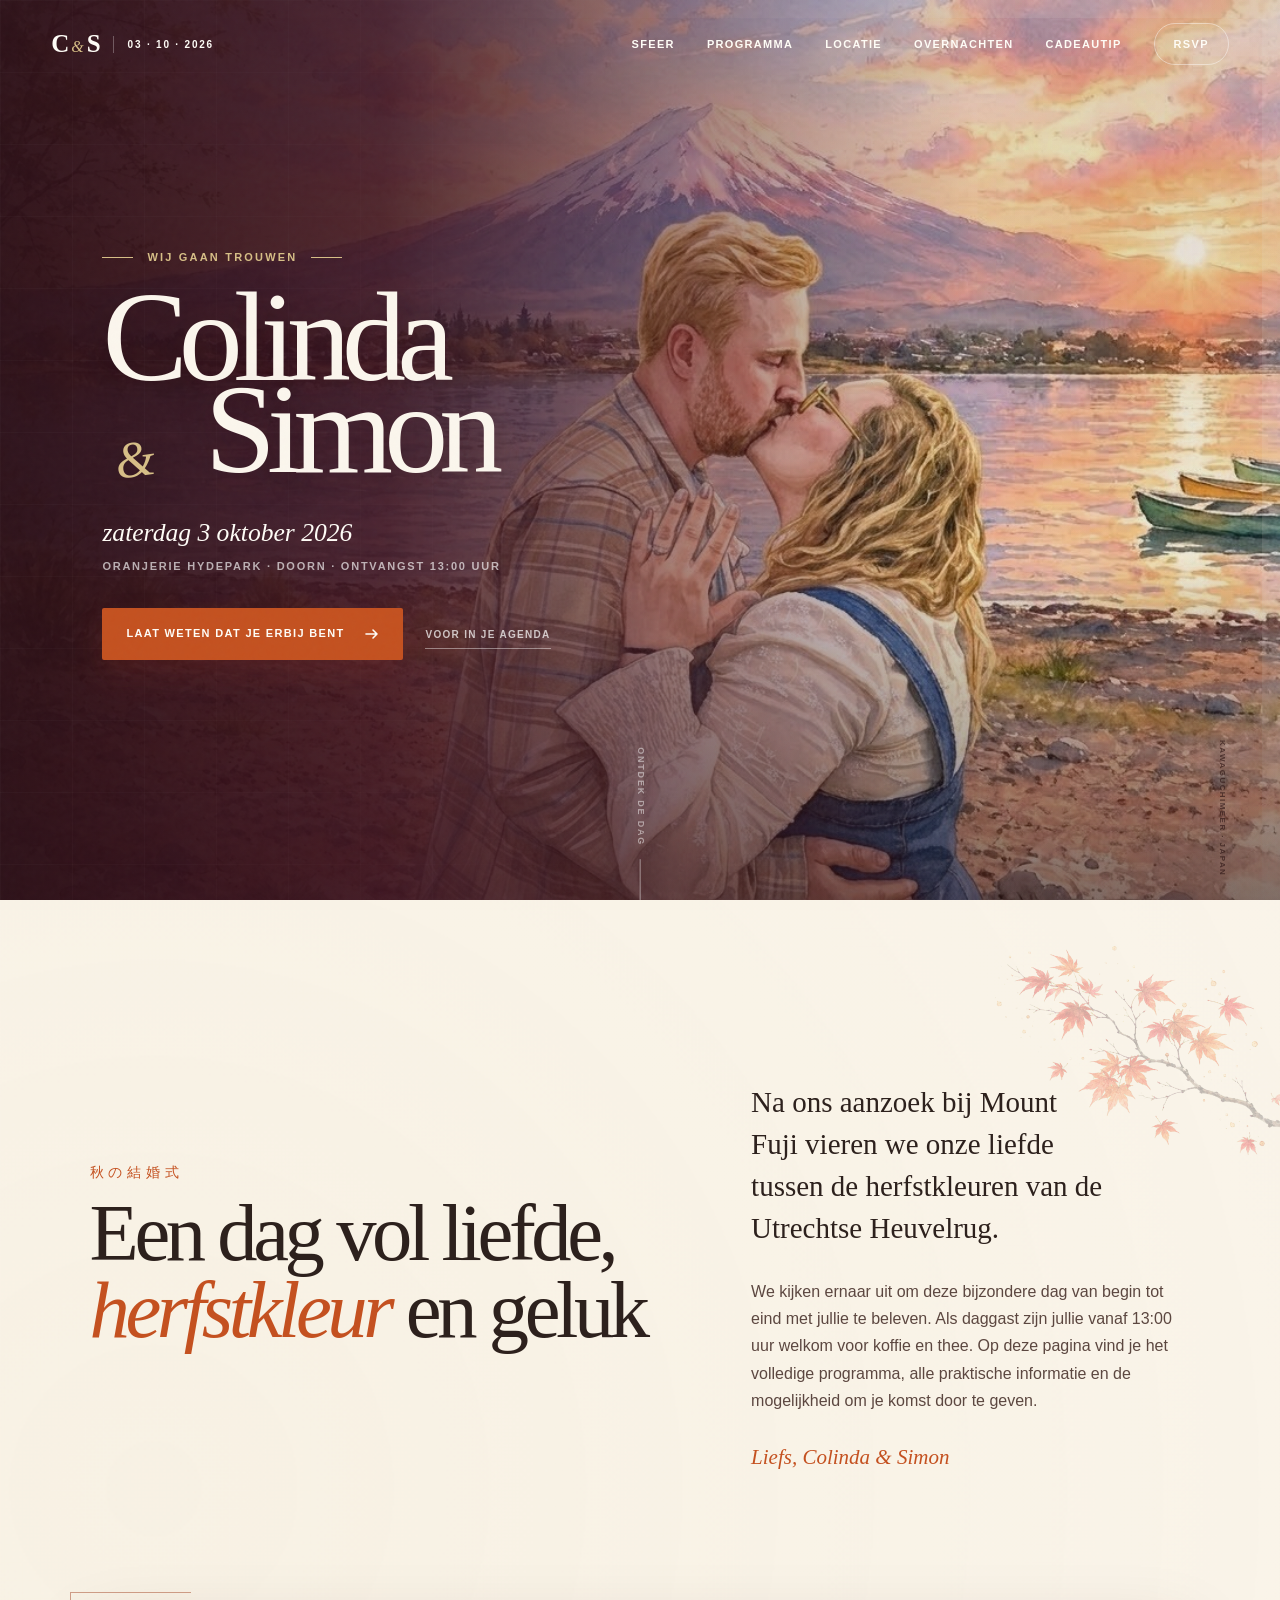
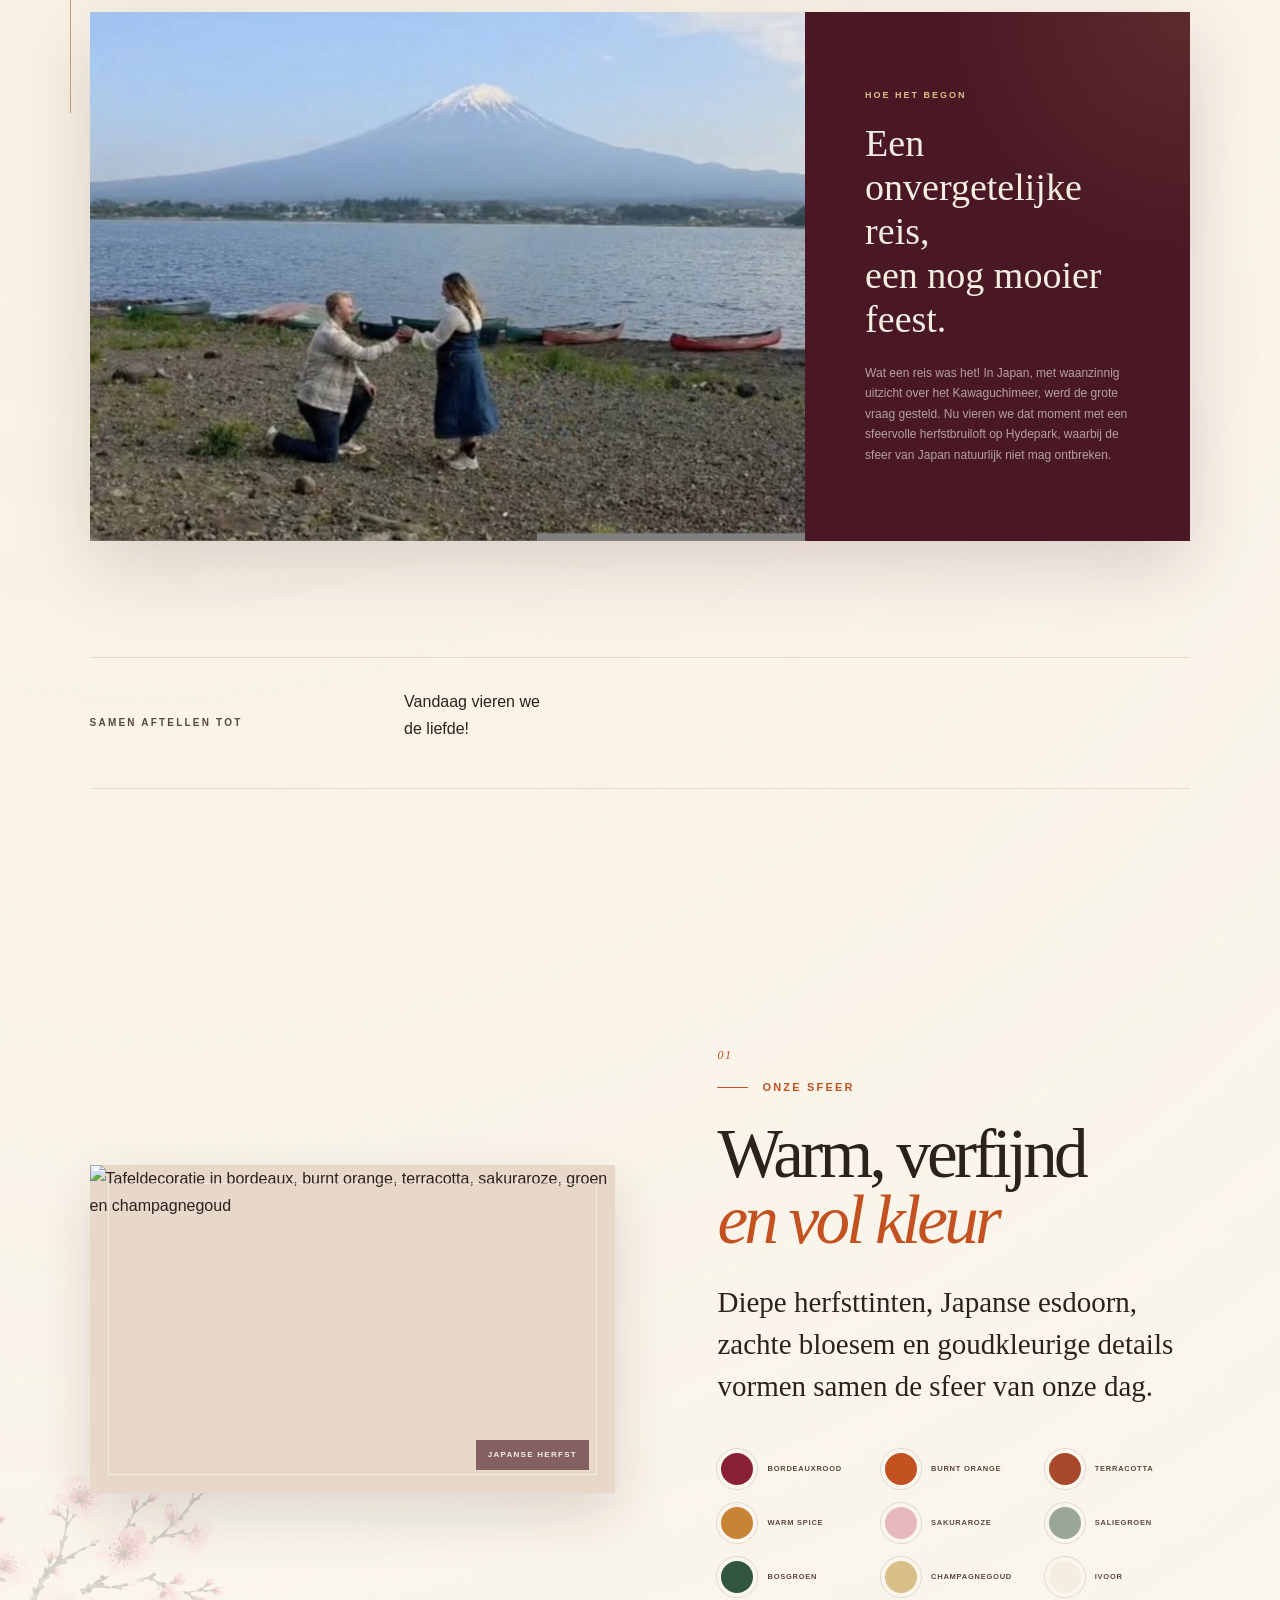
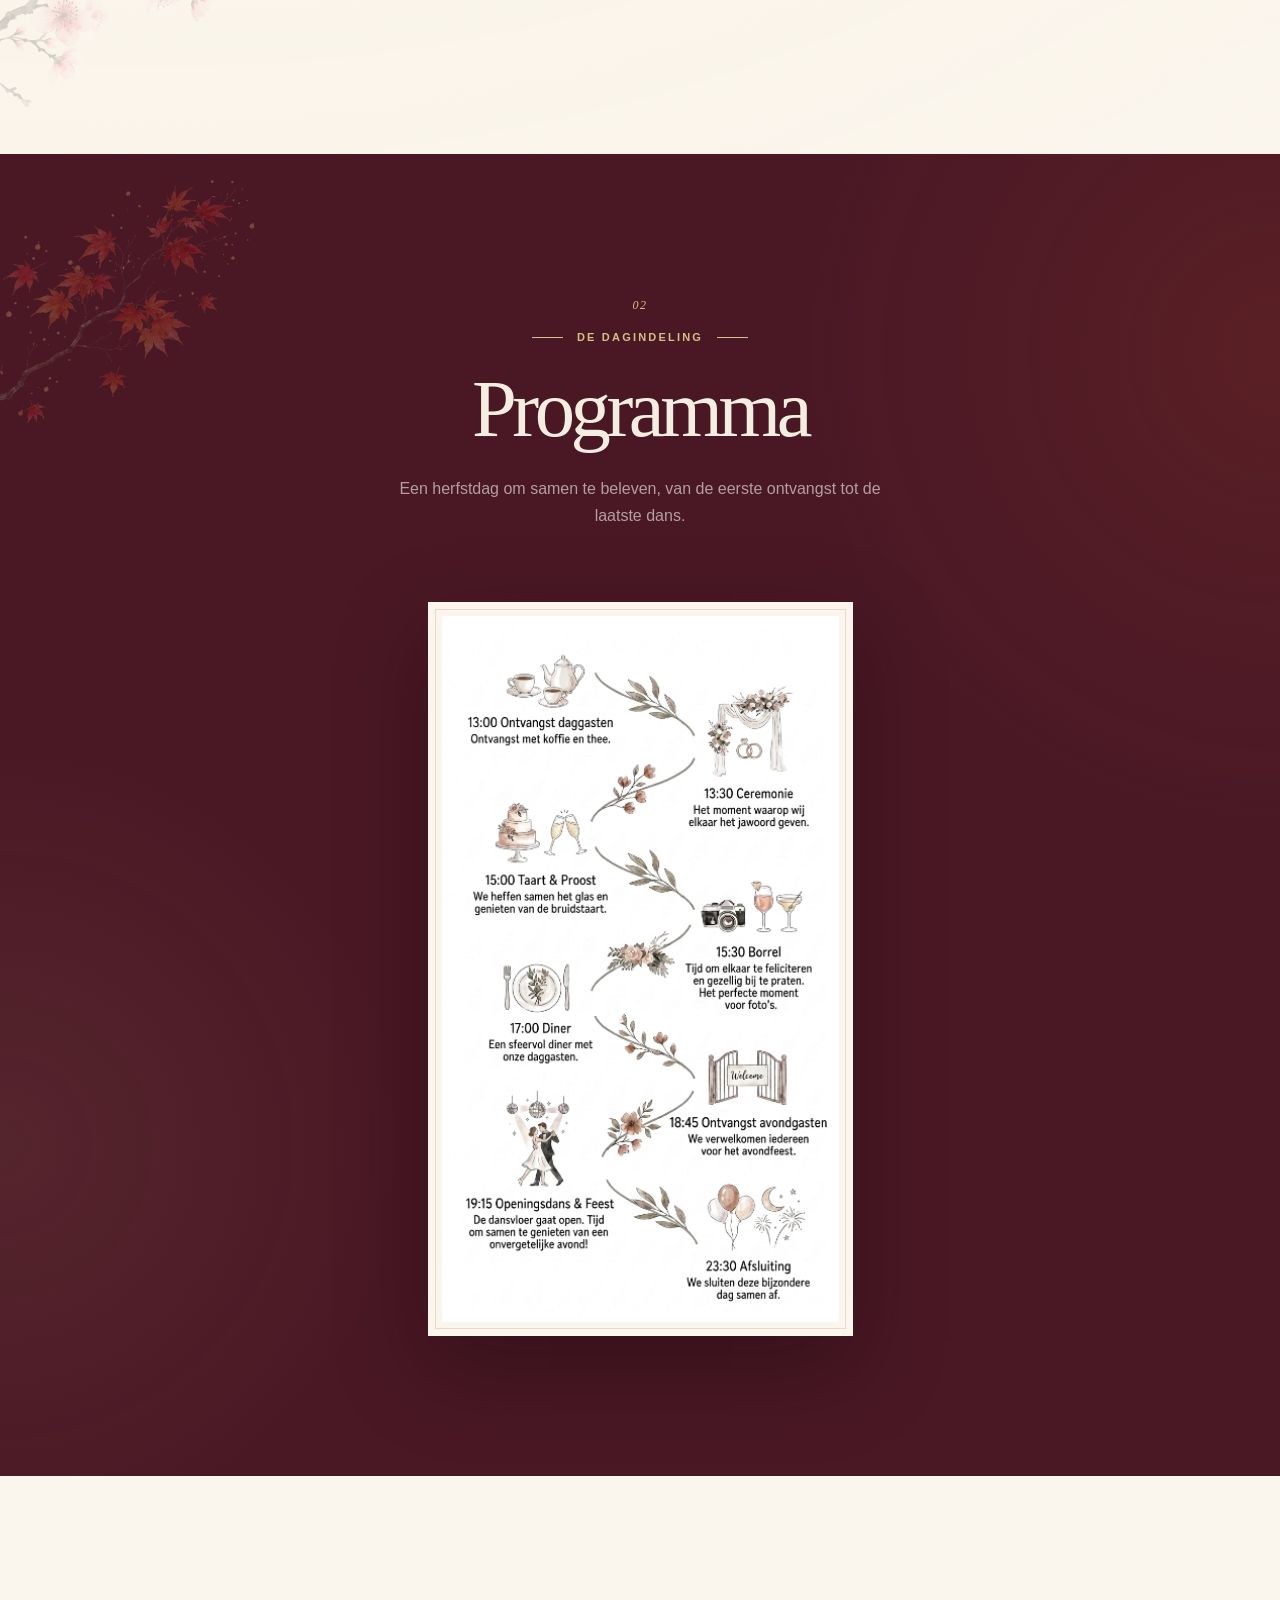
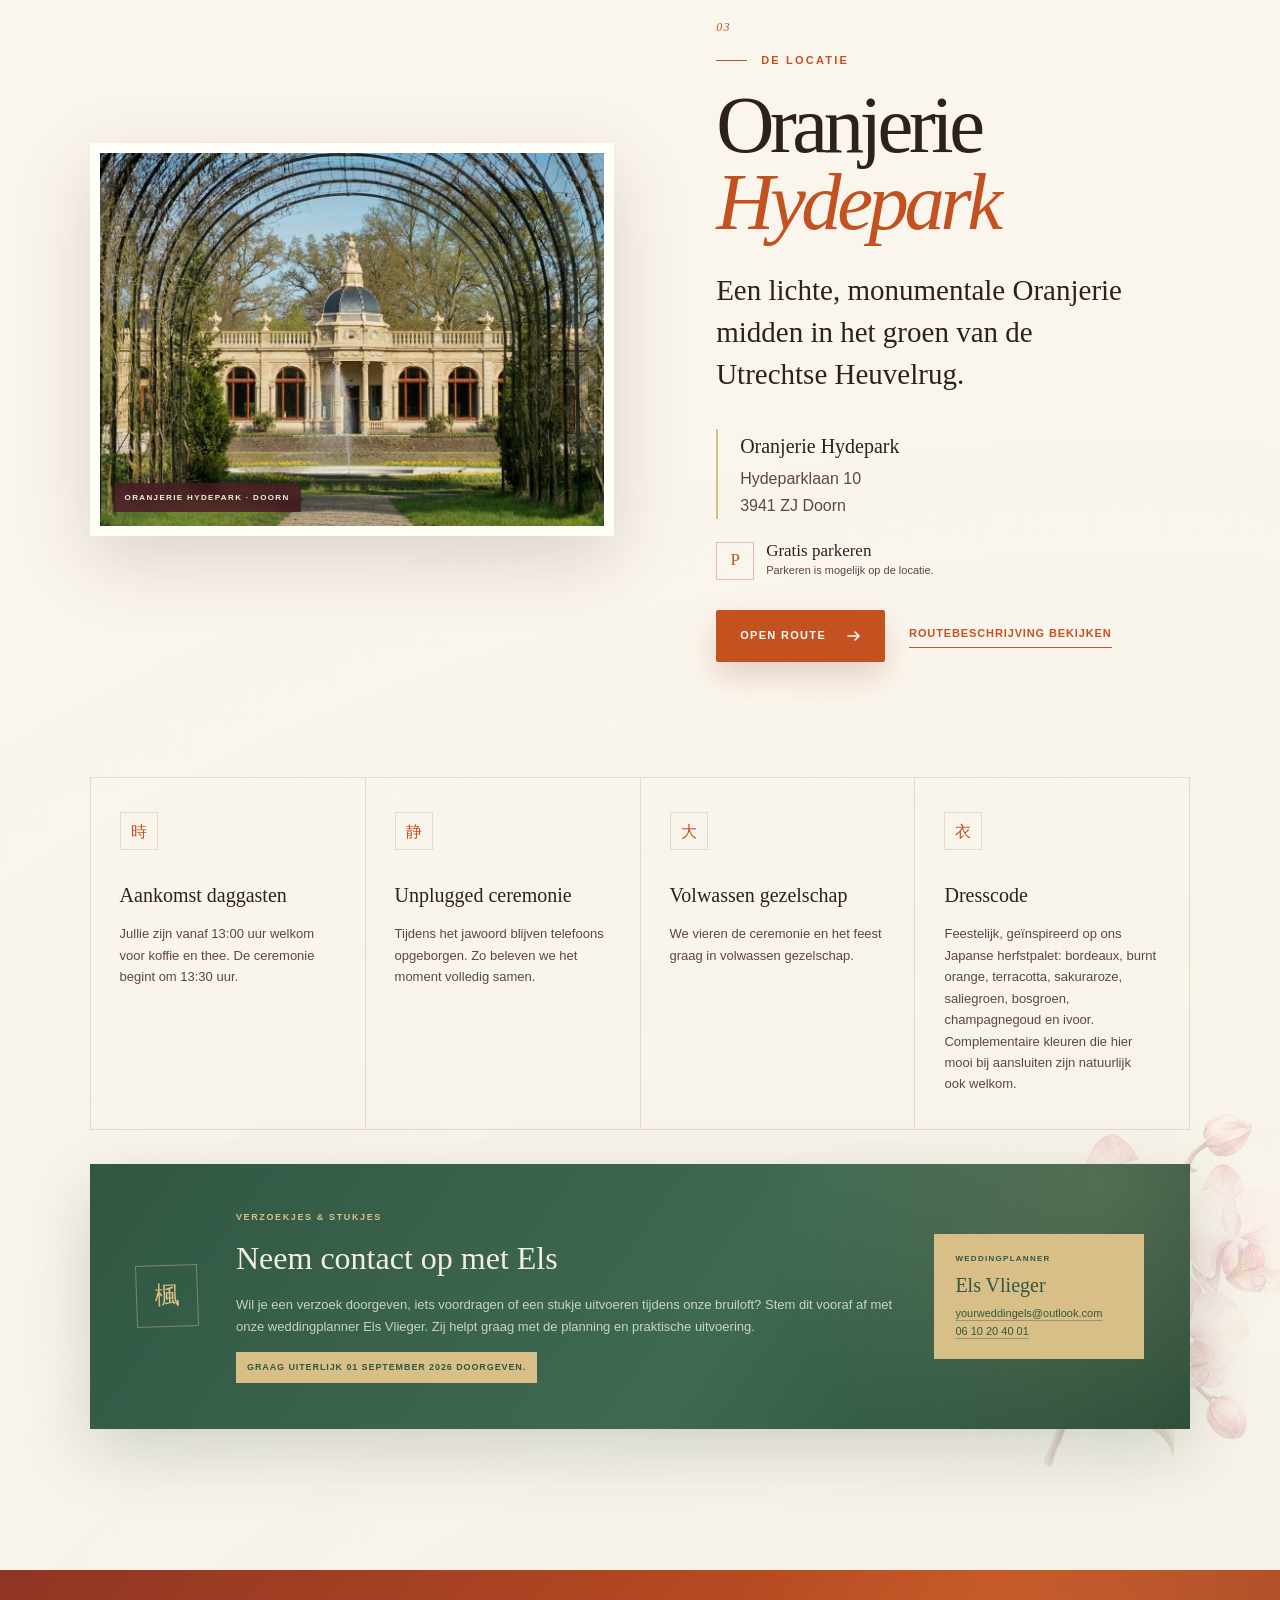
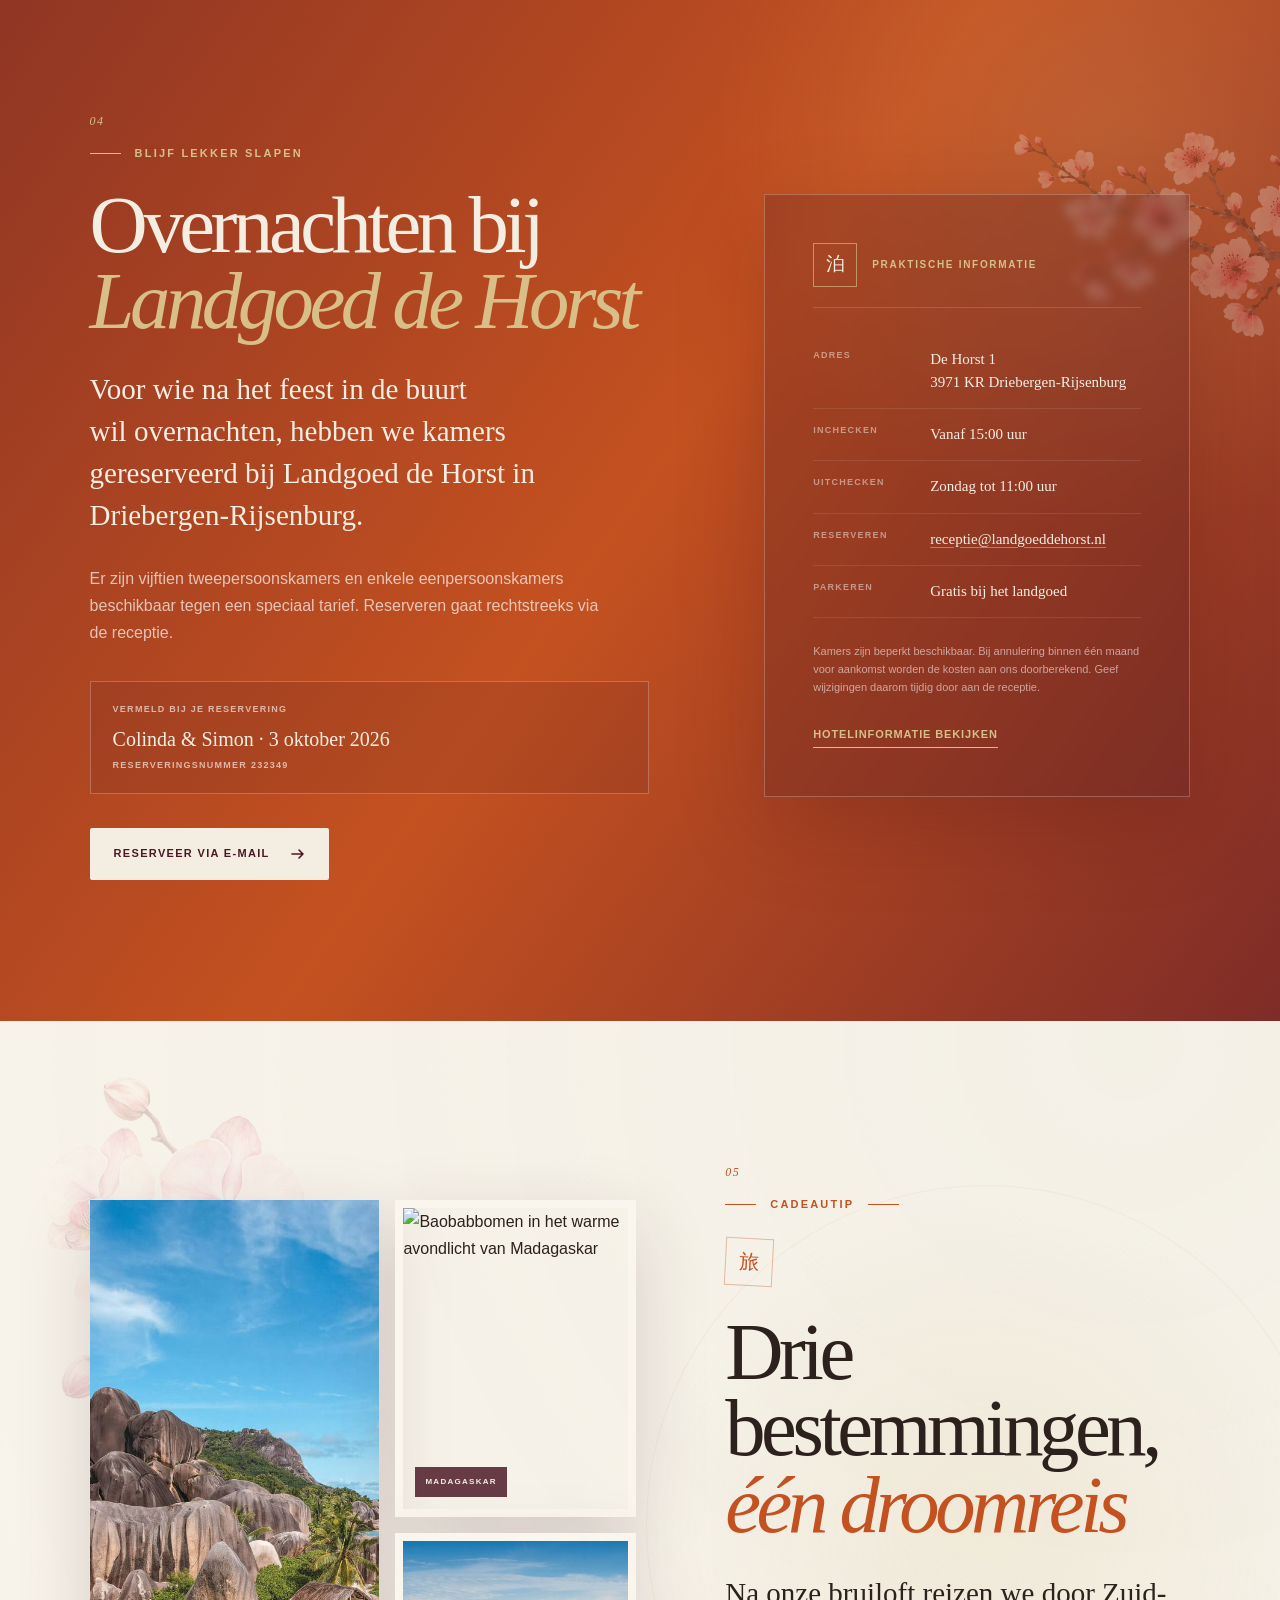
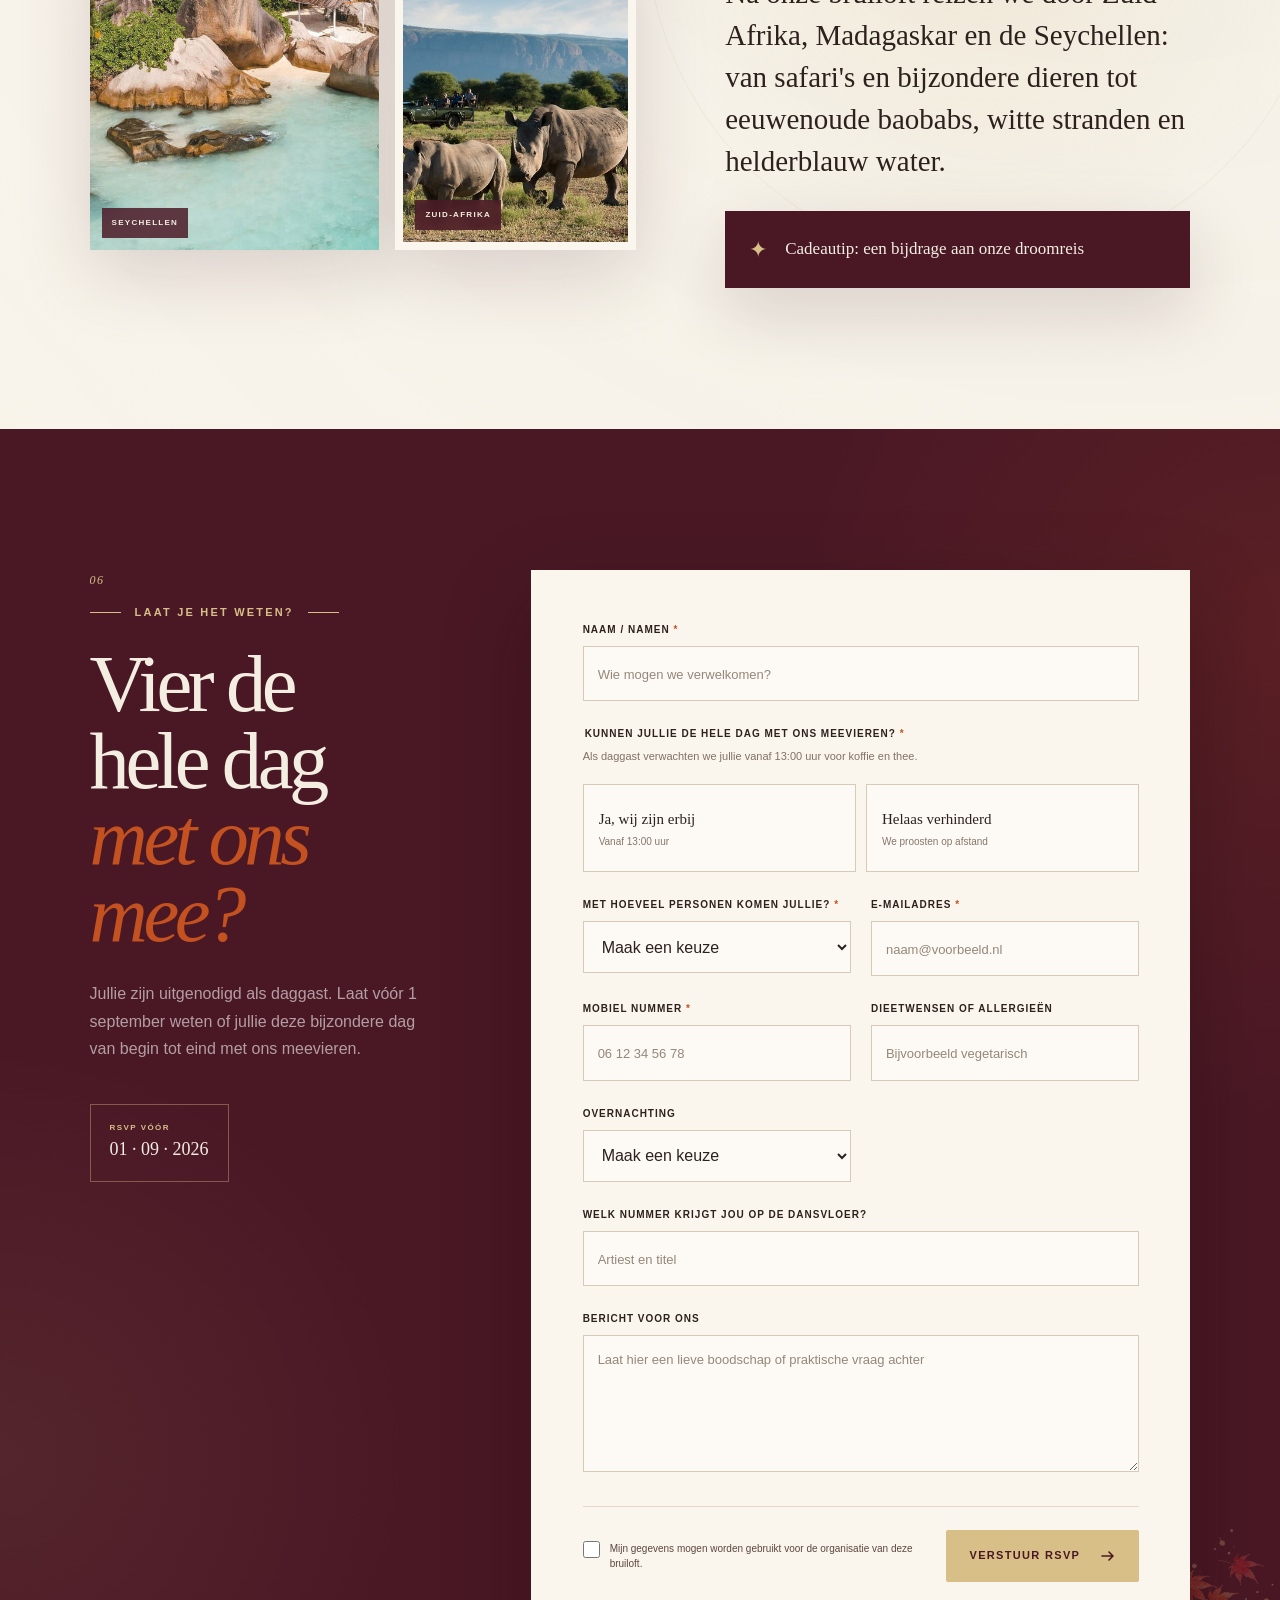
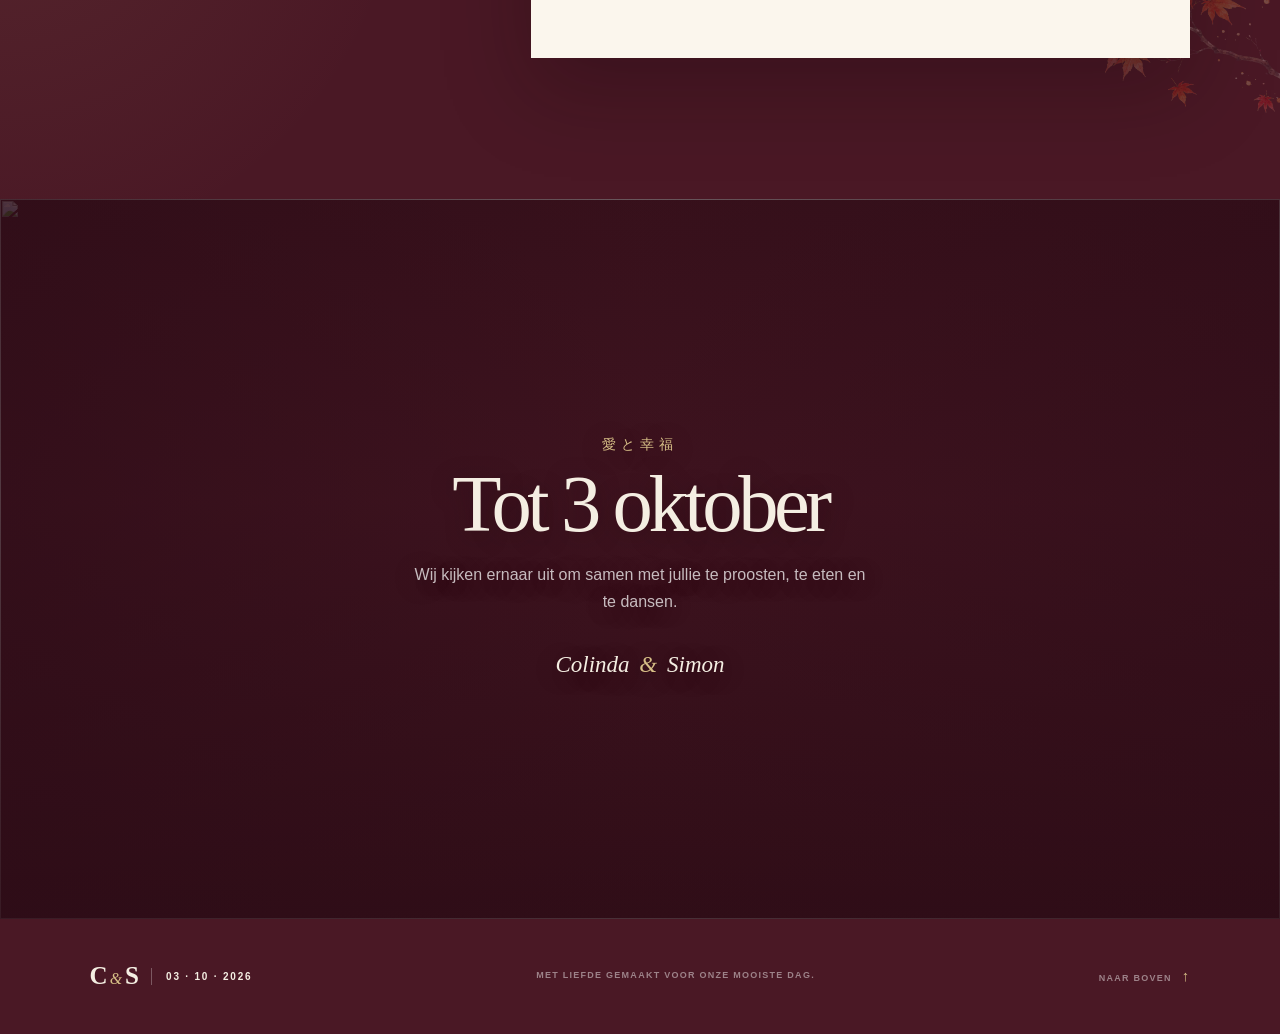
==== commit d4a12f09: "Add files via upload" ====
--- a/index.html
+++ b/index.html
@@ -1,22 +1,22 @@
 <!DOCTYPE html>
-<html lang="nl" data-rsvp-provider="preview">
+<html lang="nl" data-rsvp-provider="preview" data-audience="daggasten">
   <head>
     <meta charset="UTF-8">
     <meta name="viewport" content="width=device-width, initial-scale=1.0">
     <meta name="theme-color" content="#4a1825">
     <meta
       name="description"
-      content="Alle informatie over de bruiloft van Colinda en Simon op 3 oktober 2026 bij Oranjerie Hydepark in Doorn."
+      content="Alle informatie voor onze daggasten over de bruiloft van Colinda en Simon op 3 oktober 2026 bij Oranjerie Hydepark in Doorn."
     >
-    <meta property="og:title" content="Colinda &amp; Simon | 3 oktober 2026">
+    <meta property="og:title" content="Daggasten | Colinda &amp; Simon | 3 oktober 2026">
     <meta
       property="og:description"
-      content="Vier onze Japanse herfstbruiloft met ons mee bij Oranjerie Hydepark."
+      content="Vier onze Japanse herfstbruiloft de hele dag met ons mee bij Oranjerie Hydepark."
     >
     <meta property="og:type" content="website">
     <meta property="og:image" content="assets/photos/proposal-watercolor.jpg">
     <meta name="twitter:card" content="summary_large_image">
-    <title>Colinda &amp; Simon | 3 oktober 2026</title>
+    <title>Daggasten | Colinda &amp; Simon | 3 oktober 2026</title>
     <link rel="icon" href="favicon.svg" type="image/svg+xml">
     <link rel="preload" as="image" href="assets/photos/proposal-watercolor.jpg" fetchpriority="high">
     <script>document.documentElement.classList.add("js");</script>
@@ -86,7 +86,7 @@
             <span>Simon</span>
           </h1>
           <p class="hero-date">zaterdag 3 oktober 2026</p>
-          <p class="hero-location">Oranjerie Hydepark · Doorn</p>
+          <p class="hero-location">Oranjerie Hydepark · Doorn · ontvangst 13:00 uur</p>
           <div class="hero-actions">
             <a class="button button-primary" href="#rsvp">
               Laat weten dat je erbij bent
@@ -94,7 +94,7 @@
                 <path d="M4 10h11M11 6l4 4-4 4" />
               </svg>
             </a>
-            <a class="hero-calendar" href="colinda-simon-3-oktober-2026.ics" download>Zet in agenda</a>
+            <a class="hero-calendar" href="colinda-simon-3-oktober-2026.ics" download>Voor in je agenda</a>
           </div>
         </div>
 
@@ -128,7 +128,7 @@
               Na ons aanzoek bij Mount Fuji vieren we onze liefde tussen de herfstkleuren van de Utrechtse Heuvelrug.
             </p>
             <p>
-              We kijken ernaar uit om deze bijzondere dag met onze favoriete mensen te delen. Op deze pagina vind je het programma, alle praktische informatie en de mogelijkheid om je komst door te geven.
+              We kijken ernaar uit om deze bijzondere dag van begin tot eind met jullie te beleven. Als daggast zijn jullie vanaf 13:00 uur welkom voor koffie en thee. Op deze pagina vind je het volledige programma, alle praktische informatie en de mogelijkheid om je komst door te geven.
             </p>
             <p class="signature">Liefs, Colinda &amp; Simon</p>
           </div>
@@ -170,9 +170,9 @@
         <div class="maple-print maple-print-sakura maple-print-mood" aria-hidden="true"></div>
         <div class="mood-photo reveal">
           <img
-            src="assets/photos/autumn-table-long.jpg"
-            width="1536"
-            height="858"
+            src="assets/photos/autumn-table-theme.jpg"
+            width="1242"
+            height="699"
             alt="Tafeldecoratie in bordeaux, burnt orange, terracotta, sakuraroze, groen en champagnegoud"
             loading="lazy"
             decoding="async"
@@ -269,7 +269,7 @@
             </div>
           </li>
           <li class="timeline-item reveal">
-            <time datetime="2026-10-03T18:45">18:45</time>
+            <time datetime="2026-10-03T19:00">19:00</time>
             <div class="timeline-marker"><span aria-hidden="true">迎</span></div>
             <div class="timeline-card">
               <p class="timeline-meta">Avond</p>
@@ -319,6 +319,12 @@
               <span>Hydeparklaan 10</span>
               <span>3941 ZJ Doorn</span>
             </address>
+
+            <p class="parking-note">
+              <span aria-hidden="true">P</span>
+              <strong>Gratis parkeren</strong>
+              <small>Parkeren is mogelijk op de locatie.</small>
+            </p>
 
             <div class="location-actions">
               <a
@@ -340,8 +346,8 @@
         <div class="practical-grid">
           <article class="practical-card reveal">
             <span class="card-icon" aria-hidden="true">時</span>
-            <h3>Aankomst</h3>
-            <p>Dag­gasten zijn vanaf 13:00 uur welkom. De ceremonie begint om 13:30 uur.</p>
+            <h3>Aankomst daggasten</h3>
+            <p>Jullie zijn vanaf 13:00 uur welkom voor koffie en thee. De ceremonie begint om 13:30 uur.</p>
           </article>
           <article class="practical-card reveal">
             <span class="card-icon" aria-hidden="true">静</span>
@@ -356,7 +362,7 @@
           <article class="practical-card reveal">
             <span class="card-icon" aria-hidden="true">衣</span>
             <h3>Dresscode</h3>
-            <p>Feestelijk in ons Japanse herfstpalet: bordeaux, burnt orange, terracotta, sakuraroze, saliegroen, bosgroen, champagnegoud en ivoor.</p>
+            <p>Feestelijk, geïnspireerd op ons Japanse herfstpalet: bordeaux, burnt orange, terracotta, sakuraroze, saliegroen, bosgroen, champagnegoud en ivoor. Complementaire kleuren die hier mooi bij aansluiten zijn natuurlijk ook welkom.</p>
           </article>
         </div>
 
@@ -366,6 +372,7 @@
             <p class="planner-label">Verzoekjes &amp; stukjes</p>
             <h3 id="planner-title">Neem contact op met Els</h3>
             <p>Wil je een verzoek doorgeven, iets voordragen of een stukje uitvoeren tijdens onze bruiloft? Stem dit vooraf af met onze weddingplanner Els Vlieger. Zij helpt graag met de planning en praktische uitvoering.</p>
+            <strong class="planner-deadline">Graag uiterlijk 01 september 2026 doorgeven.</strong>
           </div>
           <div class="planner-contact">
             <span>Weddingplanner</span>
@@ -472,8 +479,7 @@
             <div class="gift-card" role="group" aria-label="Cadeautip voor onze huwelijksreis door Zuid-Afrika, Madagaskar en de Seychellen">
               <span aria-hidden="true">✦</span>
               <div>
-                <strong>Een bijdrage aan onze droomreis</strong>
-                <small>Een envelop kan op de dag zelf in onze kaartenbox.</small>
+                <strong>Cadeautip: een bijdrage aan onze droomreis</strong>
               </div>
             </div>
           </div>
@@ -485,9 +491,9 @@
         <div class="rsvp-intro reveal">
           <p class="section-number">06</p>
           <p class="eyebrow light"><span></span> Laat je het weten? <span></span></p>
-          <h2 id="rsvp-title">Vier je met<br><em>ons mee?</em></h2>
+          <h2 id="rsvp-title">Vier de hele dag<br><em>met ons mee?</em></h2>
           <p>
-            Bij de save the date hebben we al aangegeven of jullie daggast of avondgast zijn. Laat vóór 1 september weten of jullie erbij zijn.
+            Jullie zijn uitgenodigd als daggast. Laat vóór 1 september weten of jullie deze bijzondere dag van begin tot eind met ons meevieren.
           </p>
           <div class="rsvp-date-badge">
             <span>RSVP vóór</span>
@@ -506,6 +512,7 @@
             netlify-honeypot="company"
           >
             <input type="hidden" name="form-name" value="bruiloft-rsvp">
+            <input type="hidden" name="gasttype" value="Daggast">
             <p class="honeypot" aria-hidden="true">
               <label>Bedrijf <input type="text" name="company" tabindex="-1" autocomplete="off"></label>
             </p>
@@ -516,12 +523,12 @@
             </div>
 
             <fieldset class="form-field full attendance-field">
-              <legend>Kunnen jullie erbij zijn? <span>*</span></legend>
-              <p class="attendance-note">Jullie save the date bepaalt vanaf welk moment we jullie verwachten.</p>
+              <legend>Kunnen jullie de hele dag met ons meevieren? <span>*</span></legend>
+              <p class="attendance-note">Als daggast verwachten we jullie vanaf 13:00 uur voor koffie en thee.</p>
               <div class="choice-grid choice-grid-two">
                 <label>
                   <input type="radio" name="aanwezigheid" value="Ja, wij zijn erbij" required>
-                  <span><b>Ja, wij zijn erbij</b><small>We kijken ernaar uit</small></span>
+                  <span><b>Ja, wij zijn erbij</b><small>Vanaf 13:00 uur</small></span>
                 </label>
                 <label>
                   <input type="radio" name="aanwezigheid" value="Helaas verhinderd" required>
@@ -546,6 +553,11 @@
               <input id="email" name="email" type="email" autocomplete="email" required placeholder="naam@voorbeeld.nl">
             </div>
 
+            <div class="form-field phone-field">
+              <label for="phone">Mobiel nummer <span>*</span></label>
+              <input id="phone" name="telefoon" type="tel" autocomplete="tel" inputmode="tel" required placeholder="06 12 34 56 78">
+            </div>
+
             <div class="form-field attendee-only">
               <label for="diet">Dieetwensen of allergieën</label>
               <input id="diet" name="dieetwensen" type="text" placeholder="Bijvoorbeeld vegetarisch">
@@ -588,7 +600,7 @@
 
       <section class="closing section" aria-label="Afsluiting">
         <div class="closing-art" aria-hidden="true">
-          <img src="assets/photos/autumn-table-front.jpg" width="1536" height="752" alt="" loading="lazy" decoding="async">
+          <img src="assets/photos/autumn-table-closing.jpg" width="1242" height="699" alt="" loading="lazy" decoding="async">
         </div>
         <div class="closing-copy reveal">
           <p class="jp-detail" aria-hidden="true">愛と幸福</p>
--- a/styles.css
+++ b/styles.css
@@ -510,9 +510,8 @@
   width: 100%;
   height: 100%;
   object-fit: cover;
-  object-position: 48% center;
+  object-position: center center;
   filter: saturate(0.94) contrast(1.02);
-  transform: scale(1.01);
 }
 
 .hero-photo-caption {
@@ -737,19 +736,20 @@
 
 .mood {
   display: grid;
-  max-width: 1500px;
+  max-width: 1350px;
   margin: 0 auto;
   padding-top: clamp(70px, 9vw, 130px);
-  grid-template-columns: minmax(0, 1.18fr) minmax(360px, 0.82fr);
+  grid-template-columns: minmax(0, 1fr) minmax(360px, 0.9fr);
   gap: clamp(55px, 8vw, 120px);
   align-items: center;
 }
 
 .mood-photo {
   position: relative;
-  min-height: 620px;
+  min-height: 0;
+  aspect-ratio: 16 / 10;
   background: var(--paper-deep);
-  box-shadow: var(--shadow);
+  box-shadow: 0 22px 55px rgba(48, 30, 24, 0.14);
   overflow: hidden;
 }
 
@@ -765,10 +765,10 @@
 .mood-photo img {
   width: 100%;
   height: 100%;
-  min-height: 620px;
+  min-height: 0;
   object-fit: cover;
   object-position: center;
-  filter: saturate(0.94) contrast(1.03);
+  filter: saturate(0.88) contrast(1.01) brightness(1.02);
   transition: transform 900ms var(--ease);
 }
 
@@ -778,17 +778,17 @@
 
 .photo-label {
   position: absolute;
-  right: 32px;
-  bottom: 30px;
+  right: 26px;
+  bottom: 24px;
   z-index: 3;
   padding: 8px 12px;
   color: var(--cream);
-  background: rgba(74, 24, 37, 0.74);
+  background: rgba(74, 24, 37, 0.62);
   font-size: 8px;
   font-weight: 800;
-  letter-spacing: 0.2em;
+  letter-spacing: 0.16em;
   text-transform: uppercase;
-  backdrop-filter: blur(6px);
+  backdrop-filter: blur(4px);
 }
 
 .mood-copy h2 {
@@ -1338,6 +1338,40 @@
   font-family: var(--serif);
   font-size: 20px;
   font-weight: 400;
+}
+
+.parking-note {
+  display: grid;
+  width: fit-content;
+  margin: -12px 0 30px;
+  grid-template-columns: 38px auto;
+  column-gap: 12px;
+  align-items: center;
+}
+
+.parking-note > span {
+  display: grid;
+  width: 38px;
+  height: 38px;
+  grid-row: 1 / span 2;
+  color: var(--vermilion);
+  border: 1px solid rgba(196, 81, 32, 0.35);
+  place-items: center;
+  font-family: var(--serif);
+  font-size: 17px;
+}
+
+.parking-note strong {
+  color: var(--ink);
+  font-family: var(--serif);
+  font-size: 17px;
+  font-weight: 400;
+  line-height: 1.2;
+}
+
+.parking-note small {
+  color: var(--ink-soft);
+  font-size: 11px;
 }
 
 .location-actions {
@@ -1467,12 +1501,25 @@
   font-weight: 400;
 }
 
-.planner-copy p:last-child {
+.planner-copy > p:not(.planner-label) {
   max-width: 710px;
   margin: 0;
   color: rgba(255, 253, 247, 0.72);
   font-size: 13px;
   line-height: 1.7;
+}
+
+.planner-deadline {
+  display: block;
+  width: fit-content;
+  margin-top: 14px;
+  padding: 8px 11px;
+  color: var(--forest);
+  background: var(--champagne);
+  font-size: 9px;
+  font-weight: 800;
+  letter-spacing: 0.1em;
+  text-transform: uppercase;
 }
 
 .planner-contact {
@@ -1963,10 +2010,6 @@
 
 .rsvp-form.is-absent .attendee-only {
   display: none;
-}
-
-.rsvp-form.is-absent .email-field {
-  grid-column: 1 / -1;
 }
 
 .choice-grid label {
@@ -2488,7 +2531,7 @@
   }
 
   .hero-photo img {
-    object-position: 46% center;
+    object-position: 70% center;
   }
 
   .proposal-memory {
@@ -2604,7 +2647,7 @@
   }
 
   .hero-photo img {
-    object-position: 45% center;
+    object-position: 70% center;
   }
 
   .hero-photo-caption {
@@ -2660,9 +2703,13 @@
     gap: 44px;
   }
 
-  .mood-photo,
+  .mood-photo {
+    min-height: 0;
+    aspect-ratio: 4 / 3;
+  }
+
   .mood-photo img {
-    min-height: 430px;
+    min-height: 0;
   }
 
   .palette {
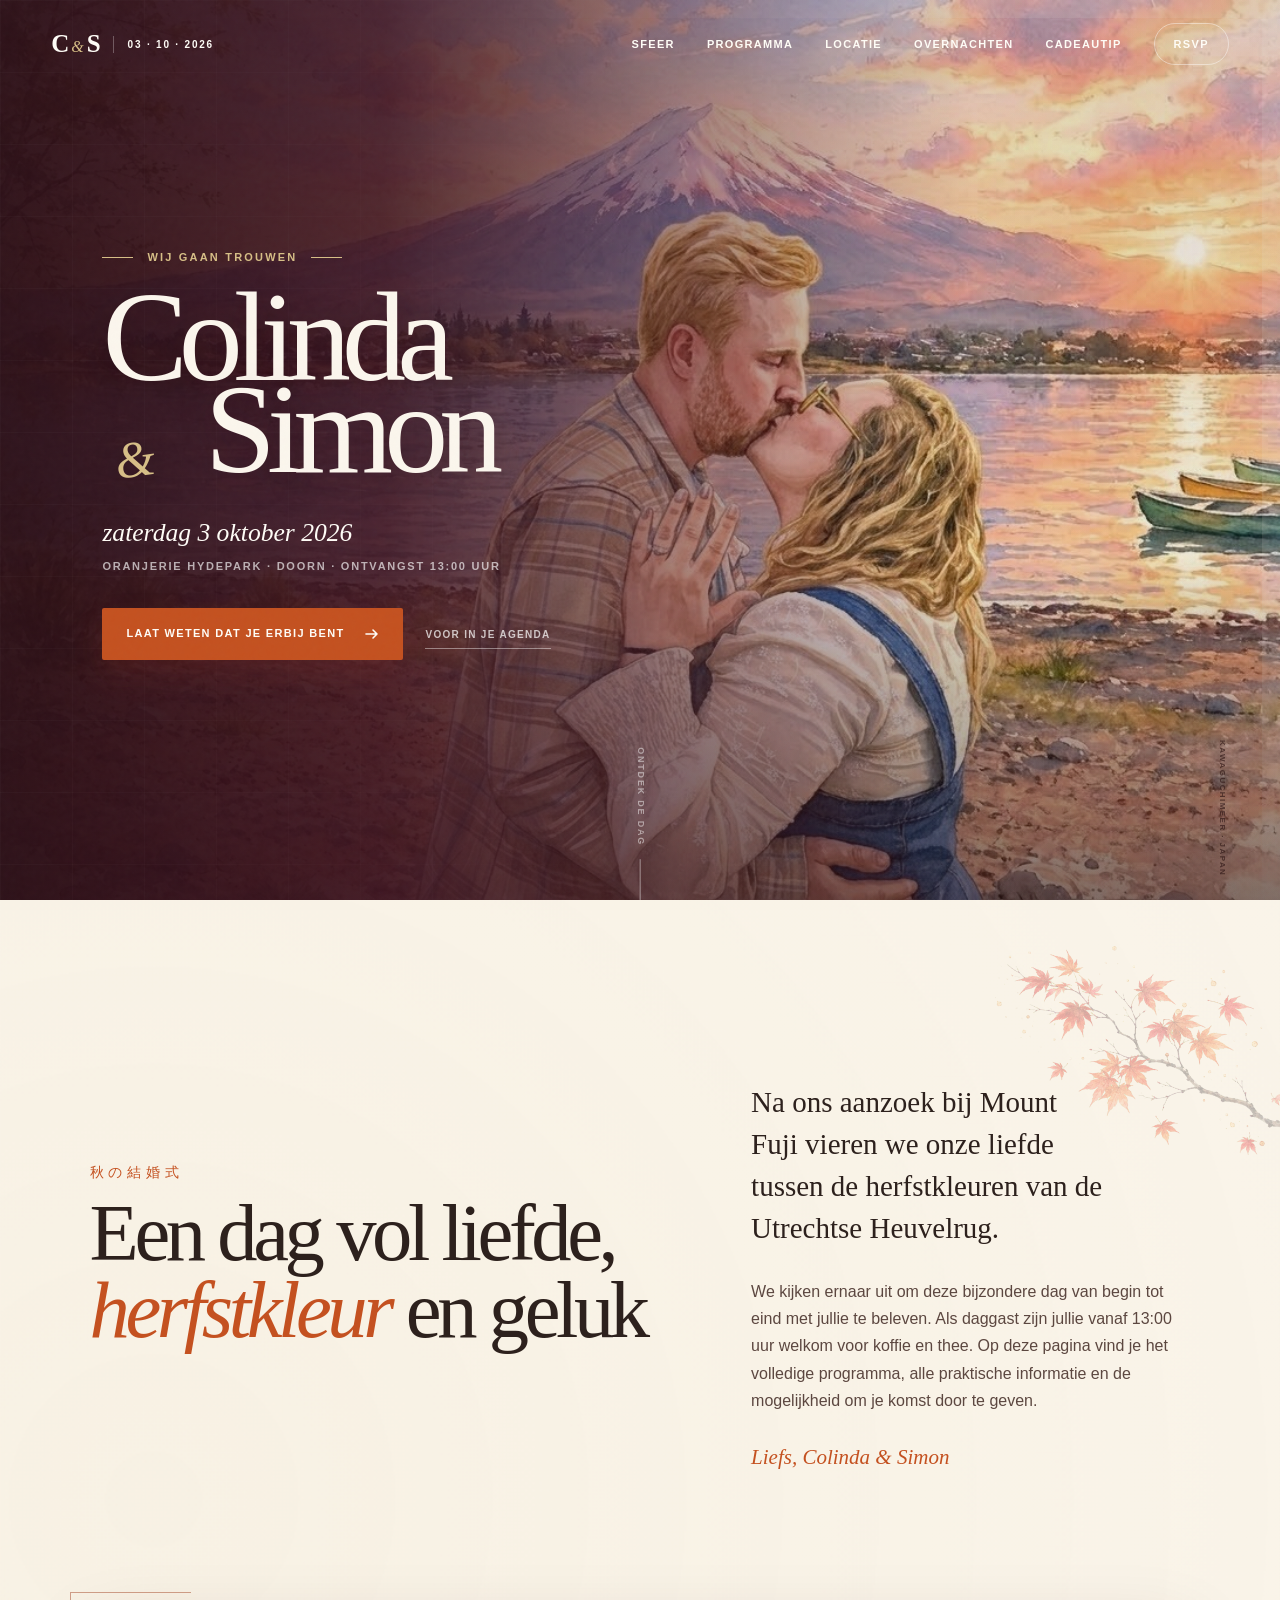
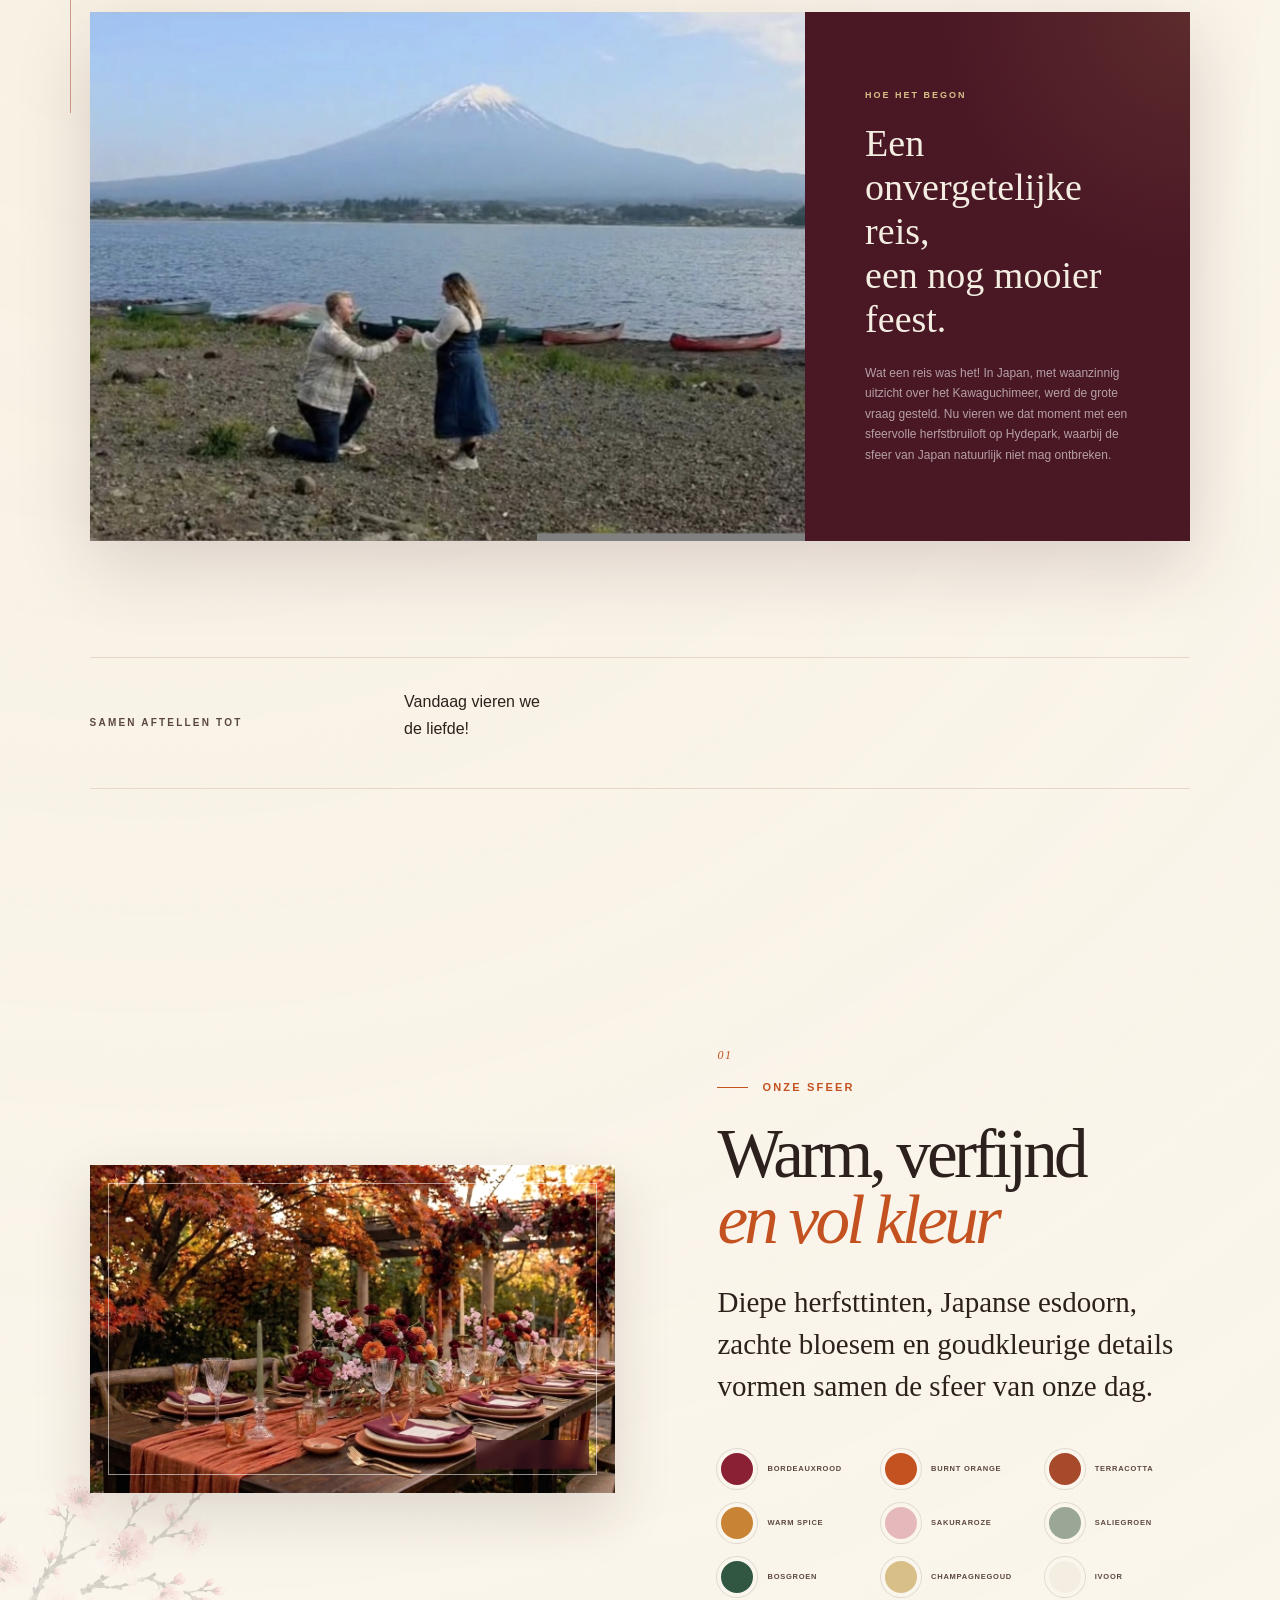
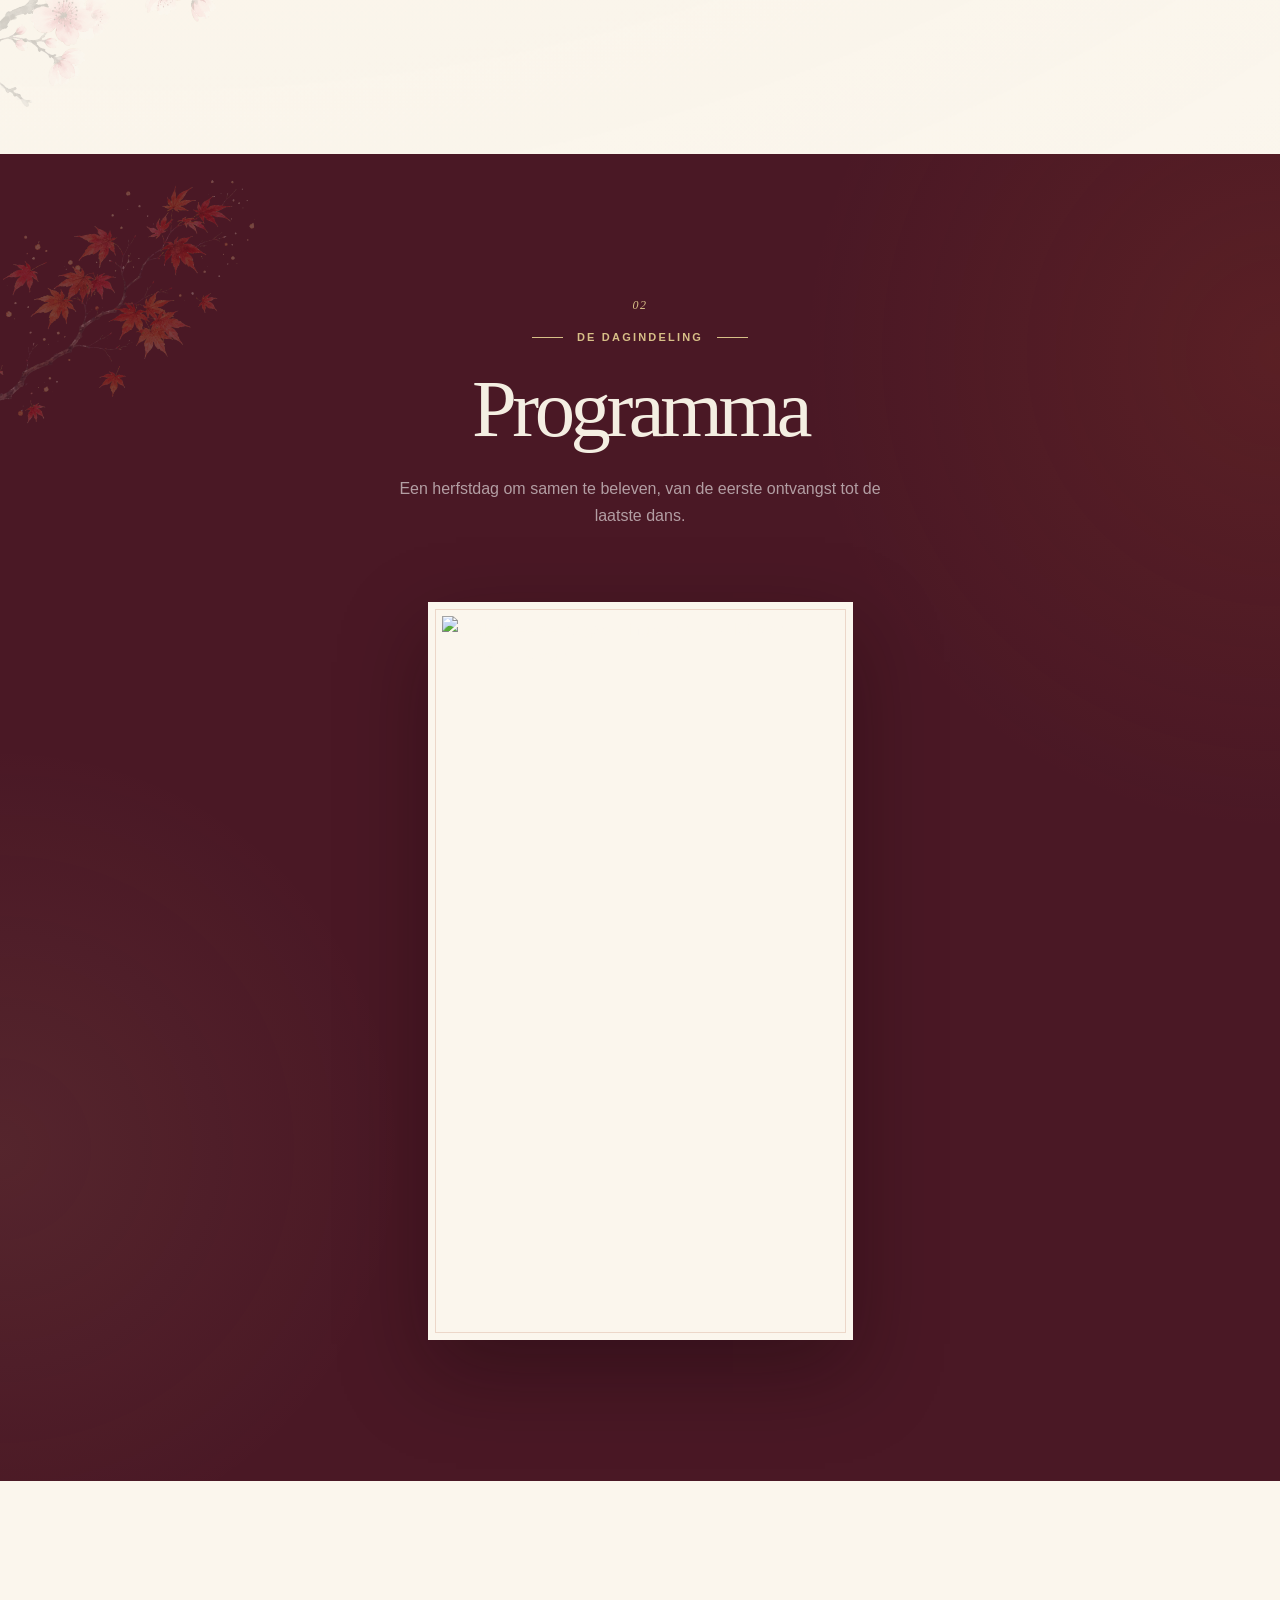
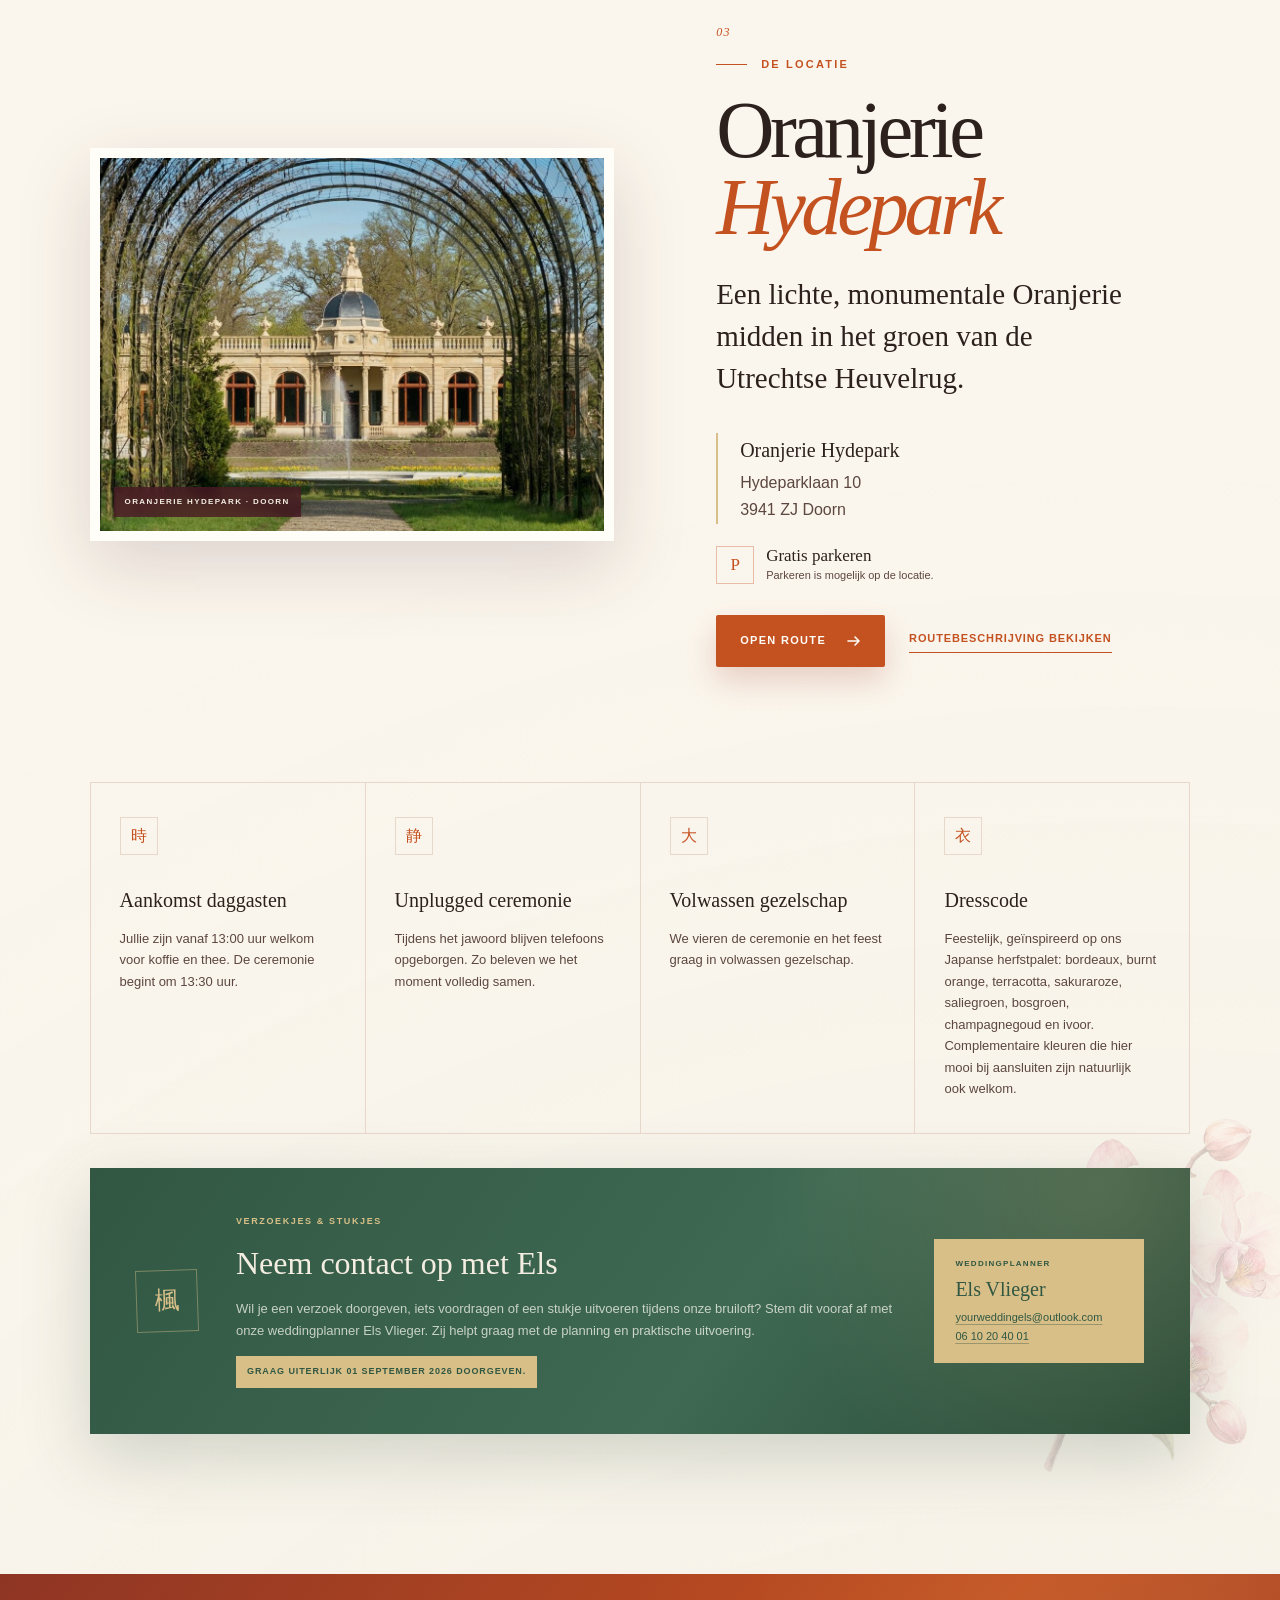
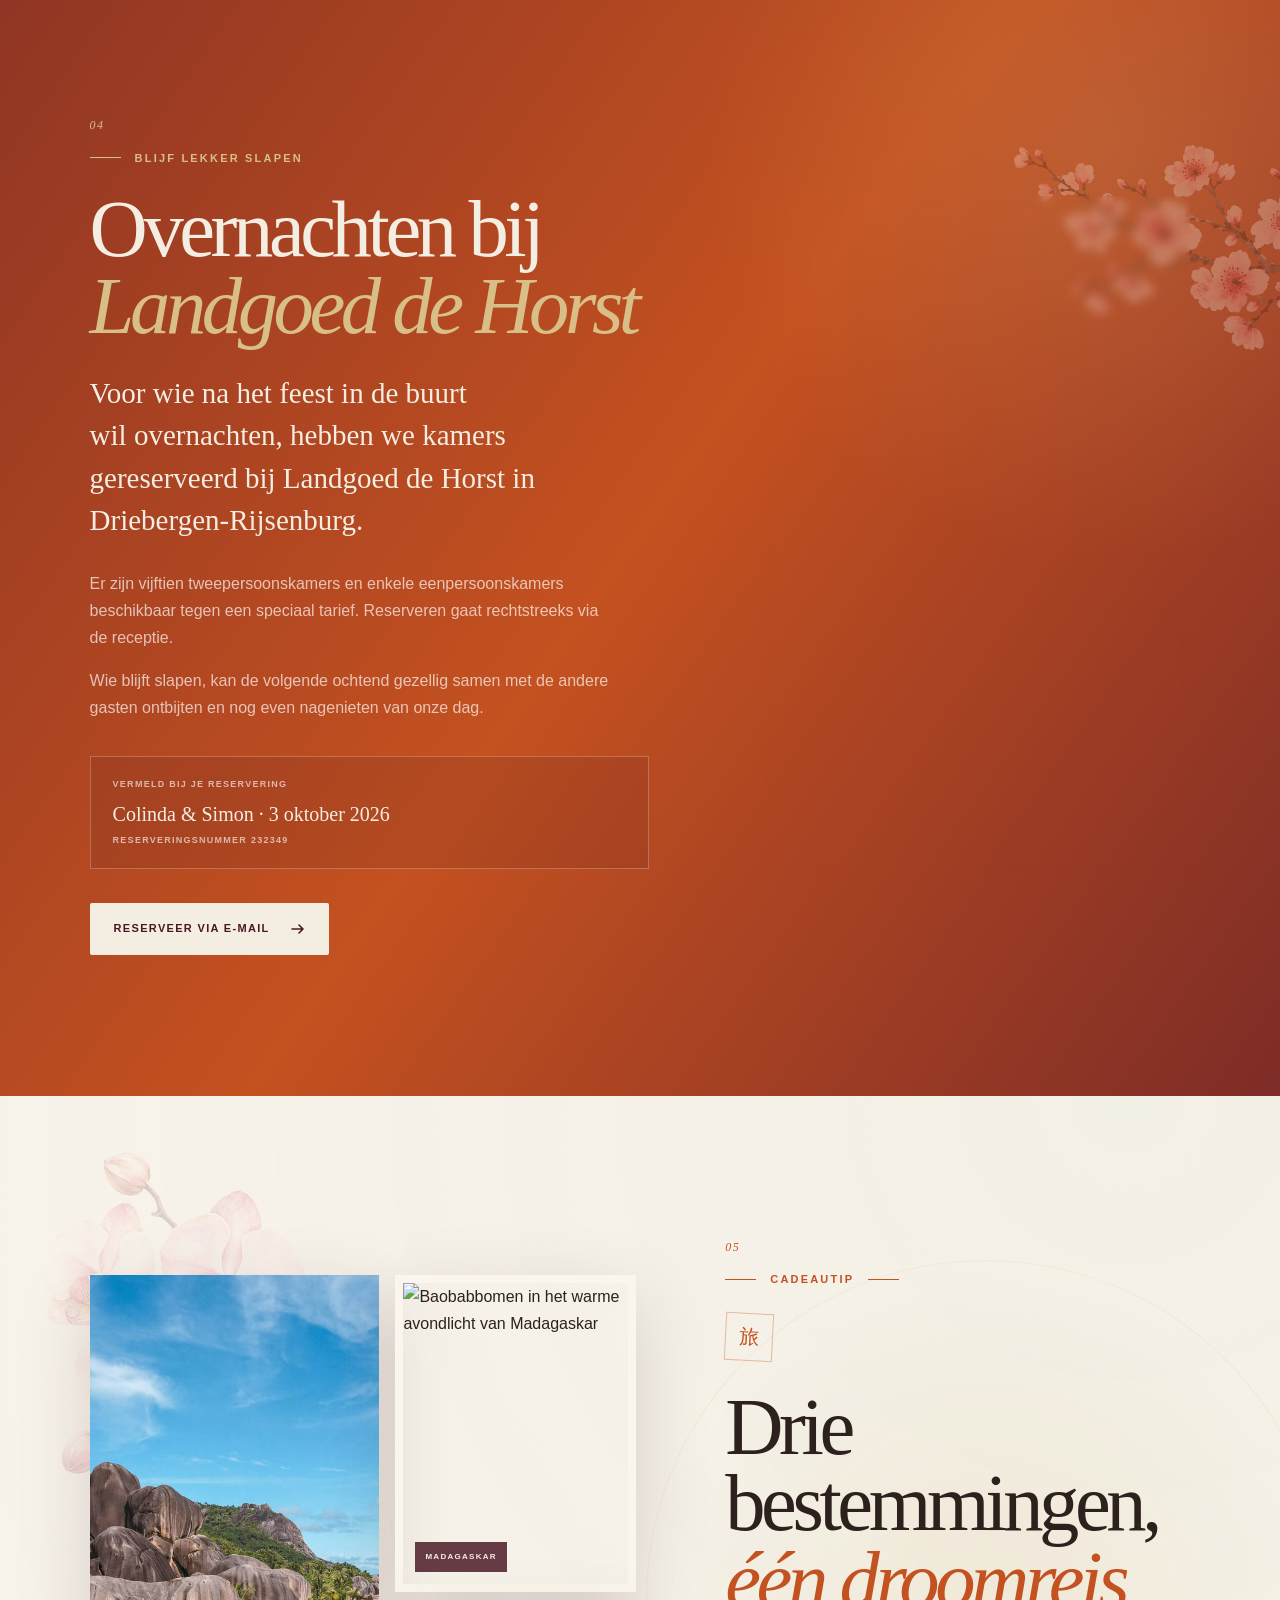
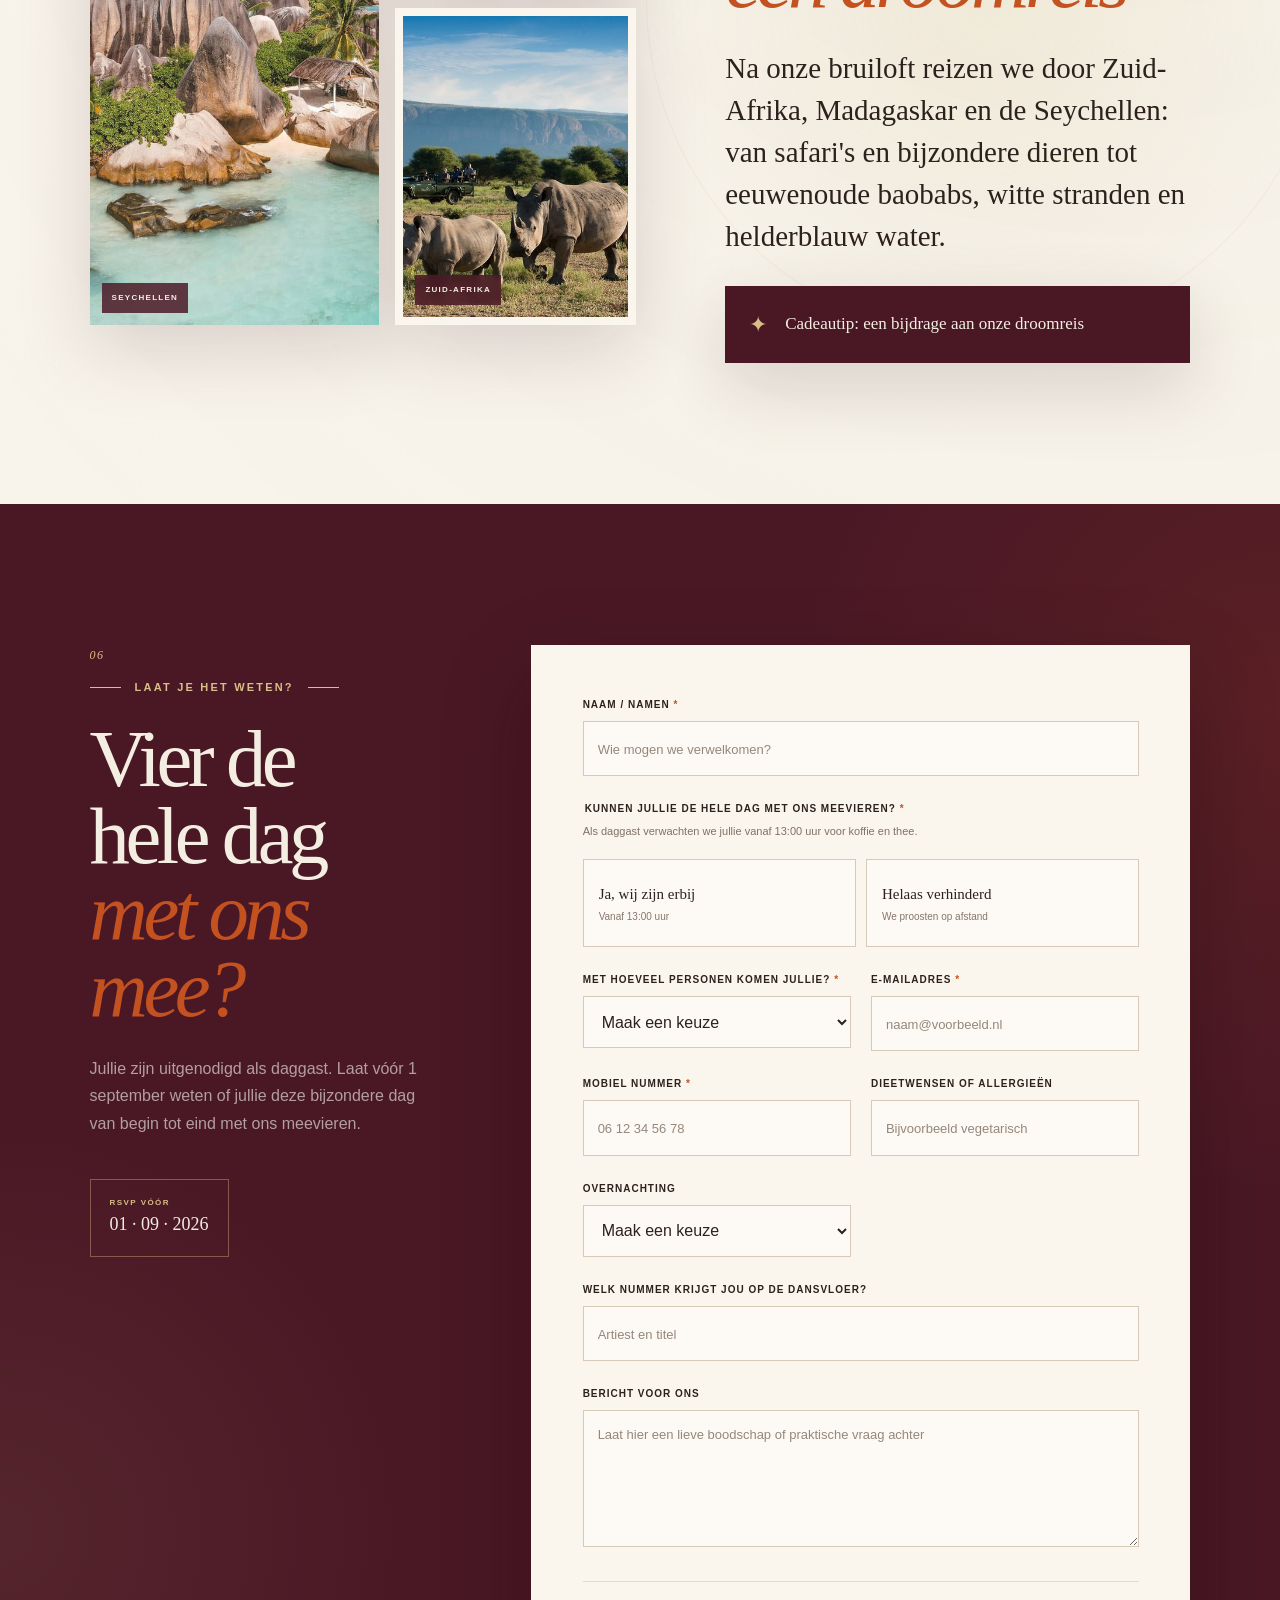
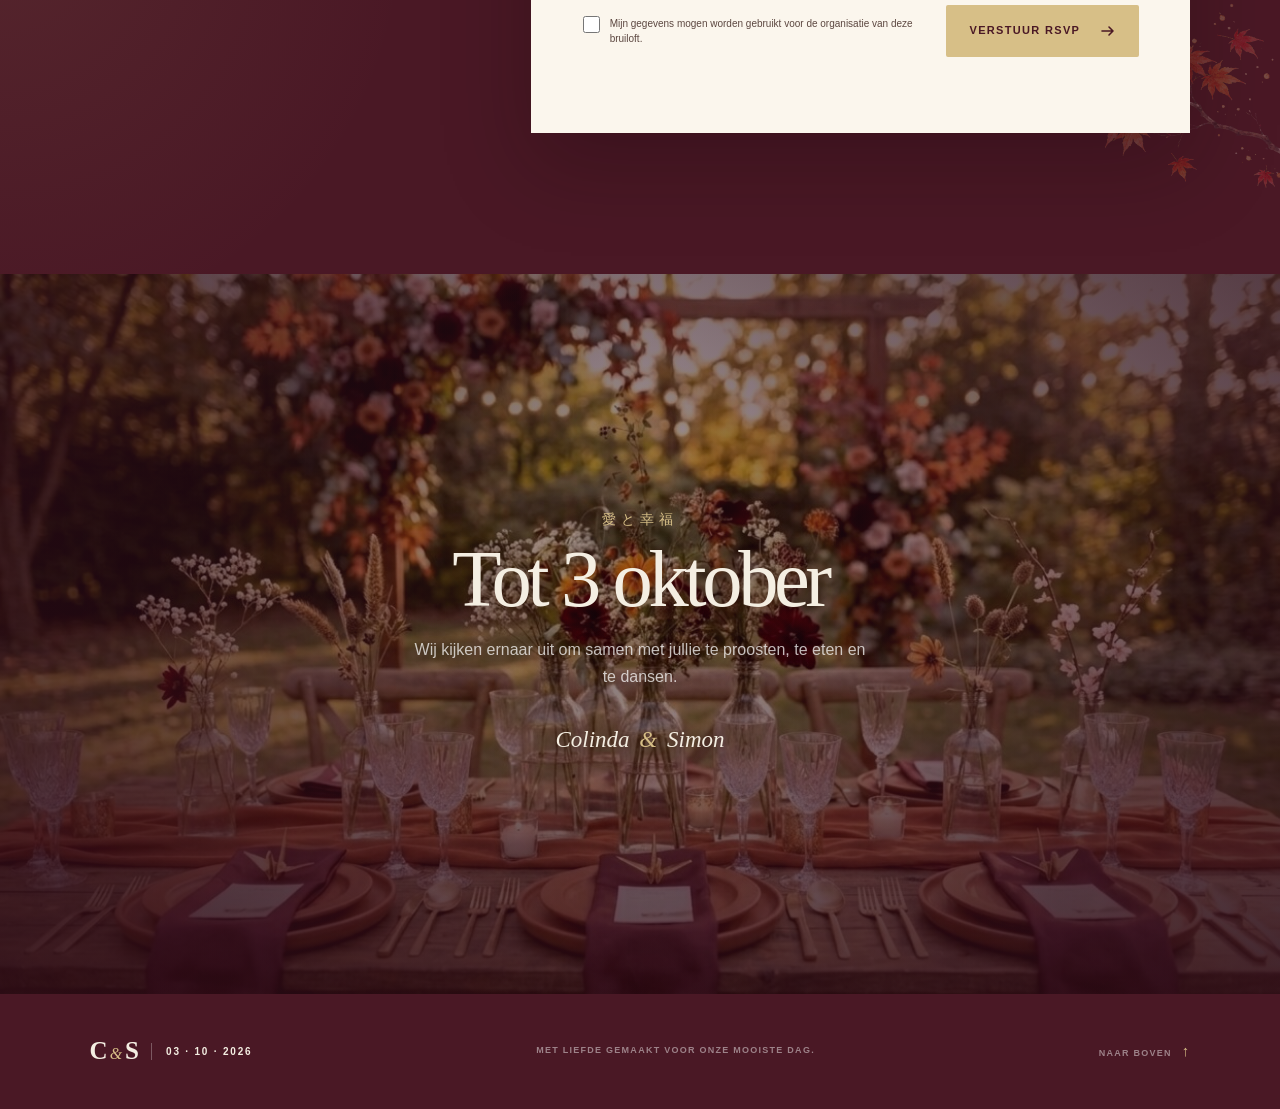
==== commit 59079ff8: "Add files via upload" ====
--- a/index.html
+++ b/index.html
@@ -213,9 +213,9 @@
 
         <figure class="program-poster reveal">
           <img
-            src="assets/photos/dagplanning-colinda-simon.png"
-            width="393"
-            height="699"
+            src="assets/photos/dagplanning-colinda-simon.jpg"
+            width="858"
+            height="1536"
             alt="Geïllustreerde dagplanning van de bruiloft van Colinda en Simon"
             loading="lazy"
             decoding="async"
@@ -269,7 +269,7 @@
             </div>
           </li>
           <li class="timeline-item reveal">
-            <time datetime="2026-10-03T19:00">19:00</time>
+            <time datetime="2026-10-03T19:00">19:00–19:25</time>
             <div class="timeline-marker"><span aria-hidden="true">迎</span></div>
             <div class="timeline-card">
               <p class="timeline-meta">Avond</p>
@@ -278,7 +278,7 @@
             </div>
           </li>
           <li class="timeline-item reveal">
-            <time datetime="2026-10-03T19:15">19:15</time>
+            <time datetime="2026-10-03T19:30">19:30</time>
             <div class="timeline-marker"><span aria-hidden="true">舞</span></div>
             <div class="timeline-card">
               <p class="timeline-meta">Dansen</p>
@@ -396,6 +396,9 @@
             <p>
               Er zijn vijftien tweepersoonskamers en enkele eenpersoonskamers beschikbaar tegen een speciaal tarief. Reserveren gaat rechtstreeks via de receptie.
             </p>
+            <p>
+              Wie blijft slapen, kan de volgende ochtend gezellig samen met de andere gasten ontbijten en nog even nagenieten van onze dag.
+            </p>
 
             <div class="booking-code">
               <span>Vermeld bij je reservering</span>
@@ -426,6 +429,10 @@
               <div>
                 <dt>Uitchecken</dt>
                 <dd>Zondag tot 11:00 uur</dd>
+              </div>
+              <div>
+                <dt>Ontbijt</dt>
+                <dd>Gezellig samen met de andere gasten</dd>
               </div>
               <div>
                 <dt>Reserveren</dt>
--- a/styles.css
+++ b/styles.css
@@ -2628,16 +2628,41 @@
 }
 
 @media (max-width: 600px) {
+  html,
+  body {
+    width: 100%;
+    max-width: 100%;
+    overflow-x: clip;
+  }
+
   body {
     font-size: 15px;
   }
 
+  .site-header {
+    min-height: 68px;
+    padding: 10px 18px;
+  }
+
+  .site-header.scrolled {
+    min-height: 64px;
+  }
+
+  .brand-mark {
+    font-size: 29px;
+  }
+
+  .brand-mark span {
+    font-size: 18px;
+  }
+
   .brand-date {
     display: none;
   }
 
   .hero {
-    min-height: 790px;
+    min-height: 100svh;
+    padding: 96px 20px 64px;
   }
 
   .hero-wash {
@@ -2659,16 +2684,38 @@
   }
 
   .hero h1 {
-    font-size: clamp(66px, 22vw, 90px);
+    margin-top: 22px;
+    font-size: clamp(62px, 20vw, 82px);
+    line-height: 0.8;
   }
 
   .hero-date {
-    margin-top: 27px;
-    font-size: 20px;
+    margin-top: 24px;
+    font-size: clamp(18px, 5.5vw, 21px);
   }
 
   .hero-location {
-    max-width: 250px;
+    max-width: none;
+    margin-bottom: 26px;
+    font-size: 9px;
+    line-height: 1.65;
+  }
+
+  .hero-actions {
+    display: grid;
+    width: 100%;
+    max-width: 530px;
+    gap: 17px;
+  }
+
+  .hero-actions .button {
+    width: 100%;
+    padding-right: 18px;
+    padding-left: 18px;
+  }
+
+  .hero-calendar {
+    width: fit-content;
   }
 
   .hero-art {
@@ -2684,11 +2731,27 @@
   .gift h2,
   .rsvp h2,
   .closing h2 {
-    font-size: clamp(45px, 14vw, 66px);
+    font-size: clamp(42px, 12.5vw, 58px);
+  }
+
+  .section {
+    padding: 68px 20px;
+  }
+
+  .section-heading h2 {
+    max-width: 100%;
+    font-size: clamp(38px, 11vw, 50px);
+    letter-spacing: -0.045em;
+    overflow-wrap: anywhere;
+  }
+
+  .section-heading > p:last-child {
+    font-size: 14px;
+    line-height: 1.65;
   }
 
   .proposal-memory {
-    margin-top: 65px;
+    margin-top: 50px;
   }
 
   .proposal-memory-photo {
@@ -2700,12 +2763,14 @@
   }
 
   .mood {
-    gap: 44px;
+    padding-top: 60px;
+    padding-bottom: 60px;
+    gap: 32px;
   }
 
   .mood-photo {
     min-height: 0;
-    aspect-ratio: 4 / 3;
+    aspect-ratio: 16 / 10;
   }
 
   .mood-photo img {
@@ -2713,8 +2778,18 @@
   }
 
   .palette {
-    grid-template-columns: repeat(2, minmax(118px, 1fr));
+    margin-top: 32px;
+    grid-template-columns: repeat(2, minmax(0, 1fr));
     gap: 13px;
+  }
+
+  .palette > li {
+    min-width: 0;
+  }
+
+  .palette span {
+    min-width: 0;
+    overflow-wrap: anywhere;
   }
 
   .countdown {
@@ -2739,12 +2814,23 @@
   }
 
   .section-heading.centered {
-    margin-bottom: 50px;
+    margin-bottom: 34px;
   }
 
   .program {
-    padding-right: 18px;
-    padding-left: 18px;
+    padding: 64px 18px 70px;
+  }
+
+  .program .section-heading h2 {
+    font-size: clamp(36px, 10.3vw, 48px);
+    line-height: 1;
+    white-space: normal;
+  }
+
+  .program-poster {
+    width: min(100%, 390px);
+    padding: 6px;
+    box-shadow: 0 22px 52px rgba(17, 5, 9, 0.3);
   }
 
   .timeline::before {
@@ -2799,6 +2885,7 @@
   }
 
   .practical-grid {
+    margin-top: 55px;
     grid-template-columns: 1fr;
   }
 
@@ -2818,7 +2905,13 @@
 
   .planner-contact {
     width: 100%;
+    min-width: 0;
     grid-column: auto;
+  }
+
+  .planner-contact a {
+    max-width: 100%;
+    overflow-wrap: anywhere;
   }
 
   .stay-card dl > div {
@@ -2839,7 +2932,7 @@
   }
 
   .gift-visual {
-    min-height: 475px;
+    min-height: 430px;
   }
 
   .gift-photo-main {
@@ -2869,8 +2962,8 @@
   }
 
   .rsvp-form-wrap {
-    margin-right: -8px;
-    margin-left: -8px;
+    margin: 0;
+    padding: 24px 18px;
   }
 
   .rsvp-form {
@@ -2883,6 +2976,13 @@
     grid-column: auto;
   }
 
+  .form-field input,
+  .form-field select,
+  .form-field textarea {
+    min-width: 0;
+    font-size: 16px;
+  }
+
   .choice-grid {
     grid-template-columns: 1fr;
   }
@@ -2905,9 +3005,9 @@
   }
 
   .closing {
-    min-height: 620px;
-    padding-top: 90px;
-    padding-bottom: 90px;
+    min-height: 520px;
+    padding-top: 72px;
+    padding-bottom: 72px;
   }
 
   .closing-sun {
@@ -2924,6 +3024,44 @@
 
   .rsvp-dialog {
     padding: 45px 24px 32px;
+  }
+}
+
+@media (max-width: 390px) {
+  .hero {
+    padding-right: 17px;
+    padding-left: 17px;
+  }
+
+  .hero h1 {
+    font-size: clamp(58px, 19vw, 74px);
+  }
+
+  .hero .eyebrow,
+  .eyebrow {
+    gap: 10px;
+    letter-spacing: 0.16em;
+  }
+
+  .eyebrow span {
+    width: 24px;
+  }
+
+  .section-heading h2,
+  .program .section-heading h2 {
+    font-size: clamp(34px, 10vw, 40px);
+  }
+
+  .countdown strong {
+    font-size: 30px;
+  }
+
+  .gift-visual {
+    min-height: 390px;
+  }
+
+  .rsvp-form-wrap {
+    padding: 21px 15px;
   }
 }
 
